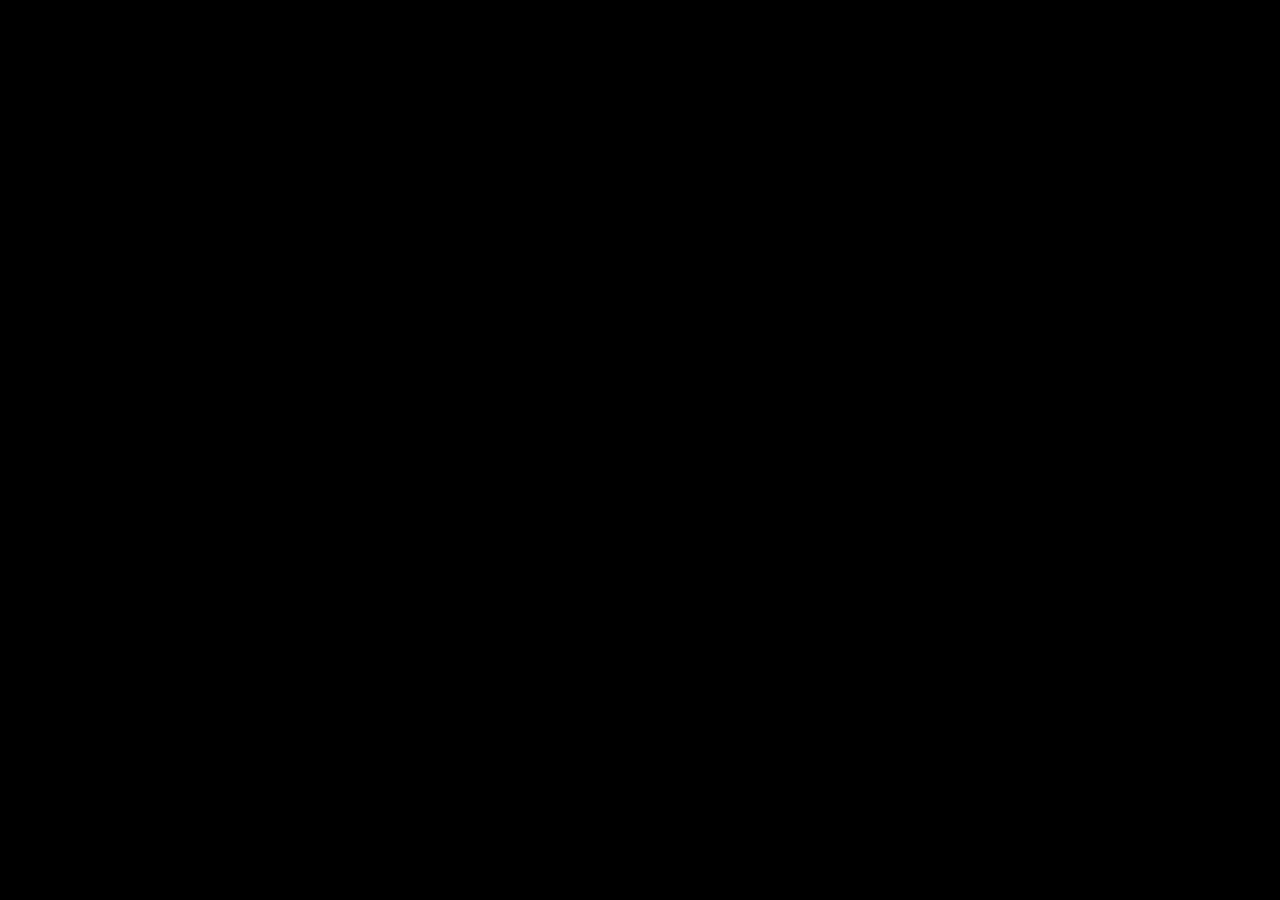
==== index.html @ 6ee619bd "create index" ====
<!DOCTYPE html>
<html lang="en">
	<head>
		<meta charset="utf-8">
		<meta name="viewport" content="width=device-width, user-scalable=no, initial-scale=1.0">
		<title>The Burden's Cast</title>
		<style>
html, body, #canvas {
	margin: 0;
	padding: 0;
	border: 0;
}

body {
	color: white;
	background-color: black;
	overflow: hidden;
	touch-action: none;
}

#canvas {
	display: block;
}

#canvas:focus {
	outline: none;
}

#status, #status-splash, #status-progress {
	position: absolute;
	left: 0;
	right: 0;
}

#status, #status-splash {
	top: 0;
	bottom: 0;
}

#status {
	background-color: #242424;
	display: flex;
	flex-direction: column;
	justify-content: center;
	align-items: center;
	visibility: hidden;
}

#status-splash {
	max-height: 100%;
	max-width: 100%;
	margin: auto;
}

#status-splash.show-image--false {
	display: none;
}

#status-splash.fullsize--true {
	height: 100%;
	width: 100%;
	object-fit: contain;
}

#status-splash.use-filter--false {
	image-rendering: pixelated;
}

#status-progress, #status-notice {
	display: none;
}

#status-progress {
	bottom: 10%;
	width: 50%;
	margin: 0 auto;
}

#status-notice {
	background-color: #5b3943;
	border-radius: 0.5rem;
	border: 1px solid #9b3943;
	color: #e0e0e0;
	font-family: 'Noto Sans', 'Droid Sans', Arial, sans-serif;
	line-height: 1.3;
	margin: 0 2rem;
	overflow: hidden;
	padding: 1rem;
	text-align: center;
	z-index: 1;
}
		</style>
		<link id="-gd-engine-icon" rel="icon" type="image/png" href="The Burden's Cast.icon.png" />
<link rel="apple-touch-icon" href="The Burden's Cast.apple-touch-icon.png"/>

	</head>
	<body>
		<canvas id="canvas">
			Your browser does not support the canvas tag.
		</canvas>

		<noscript>
			Your browser does not support JavaScript.
		</noscript>

		<div id="status">
			<img id="status-splash" class="show-image--true fullsize--true use-filter--true" src="The Burden's Cast.png" alt="">
			<progress id="status-progress"></progress>
			<div id="status-notice"></div>
		</div>

		<script src="The Burden's Cast.js"></script>
		<script>
const GODOT_CONFIG = {"args":[],"canvasResizePolicy":2,"ensureCrossOriginIsolationHeaders":true,"executable":"The Burden's Cast","experimentalVK":false,"fileSizes":{"The Burden's Cast.pck":44543552,"The Burden's Cast.wasm":52126319},"focusCanvas":true,"gdextensionLibs":[]};
const GODOT_THREADS_ENABLED = false;
const engine = new Engine(GODOT_CONFIG);

(function () {
	const statusOverlay = document.getElementById('status');
	const statusProgress = document.getElementById('status-progress');
	const statusNotice = document.getElementById('status-notice');

	let initializing = true;
	let statusMode = '';

	function setStatusMode(mode) {
		if (statusMode === mode || !initializing) {
			return;
		}
		if (mode === 'hidden') {
			statusOverlay.remove();
			initializing = false;
			return;
		}
		statusOverlay.style.visibility = 'visible';
		statusProgress.style.display = mode === 'progress' ? 'block' : 'none';
		statusNotice.style.display = mode === 'notice' ? 'block' : 'none';
		statusMode = mode;
	}

	function setStatusNotice(text) {
		while (statusNotice.lastChild) {
			statusNotice.removeChild(statusNotice.lastChild);
		}
		const lines = text.split('\n');
		lines.forEach((line) => {
			statusNotice.appendChild(document.createTextNode(line));
			statusNotice.appendChild(document.createElement('br'));
		});
	}

	function displayFailureNotice(err) {
		console.error(err);
		if (err instanceof Error) {
			setStatusNotice(err.message);
		} else if (typeof err === 'string') {
			setStatusNotice(err);
		} else {
			setStatusNotice('An unknown error occurred.');
		}
		setStatusMode('notice');
		initializing = false;
	}

	const missing = Engine.getMissingFeatures({
		threads: GODOT_THREADS_ENABLED,
	});

	if (missing.length !== 0) {
		if (GODOT_CONFIG['serviceWorker'] && GODOT_CONFIG['ensureCrossOriginIsolationHeaders'] && 'serviceWorker' in navigator) {
			let serviceWorkerRegistrationPromise;
			try {
				serviceWorkerRegistrationPromise = navigator.serviceWorker.getRegistration();
			} catch (err) {
				serviceWorkerRegistrationPromise = Promise.reject(new Error('Service worker registration failed.'));
			}
			// There's a chance that installing the service worker would fix the issue
			Promise.race([
				serviceWorkerRegistrationPromise.then((registration) => {
					if (registration != null) {
						return Promise.reject(new Error('Service worker already exists.'));
					}
					return registration;
				}).then(() => engine.installServiceWorker()),
				// For some reason, `getRegistration()` can stall
				new Promise((resolve) => {
					setTimeout(() => resolve(), 2000);
				}),
			]).then(() => {
				// Reload if there was no error.
				window.location.reload();
			}).catch((err) => {
				console.error('Error while registering service worker:', err);
			});
		} else {
			// Display the message as usual
			const missingMsg = 'Error\nThe following features required to run Godot projects on the Web are missing:\n';
			displayFailureNotice(missingMsg + missing.join('\n'));
		}
	} else {
		setStatusMode('progress');
		engine.startGame({
			'onProgress': function (current, total) {
				if (current > 0 && total > 0) {
					statusProgress.value = current;
					statusProgress.max = total;
				} else {
					statusProgress.removeAttribute('value');
					statusProgress.removeAttribute('max');
				}
			},
		}).then(() => {
			setStatusMode('hidden');
		}, displayFailureNotice);
	}
}());
		</script>
	</body>
</html>
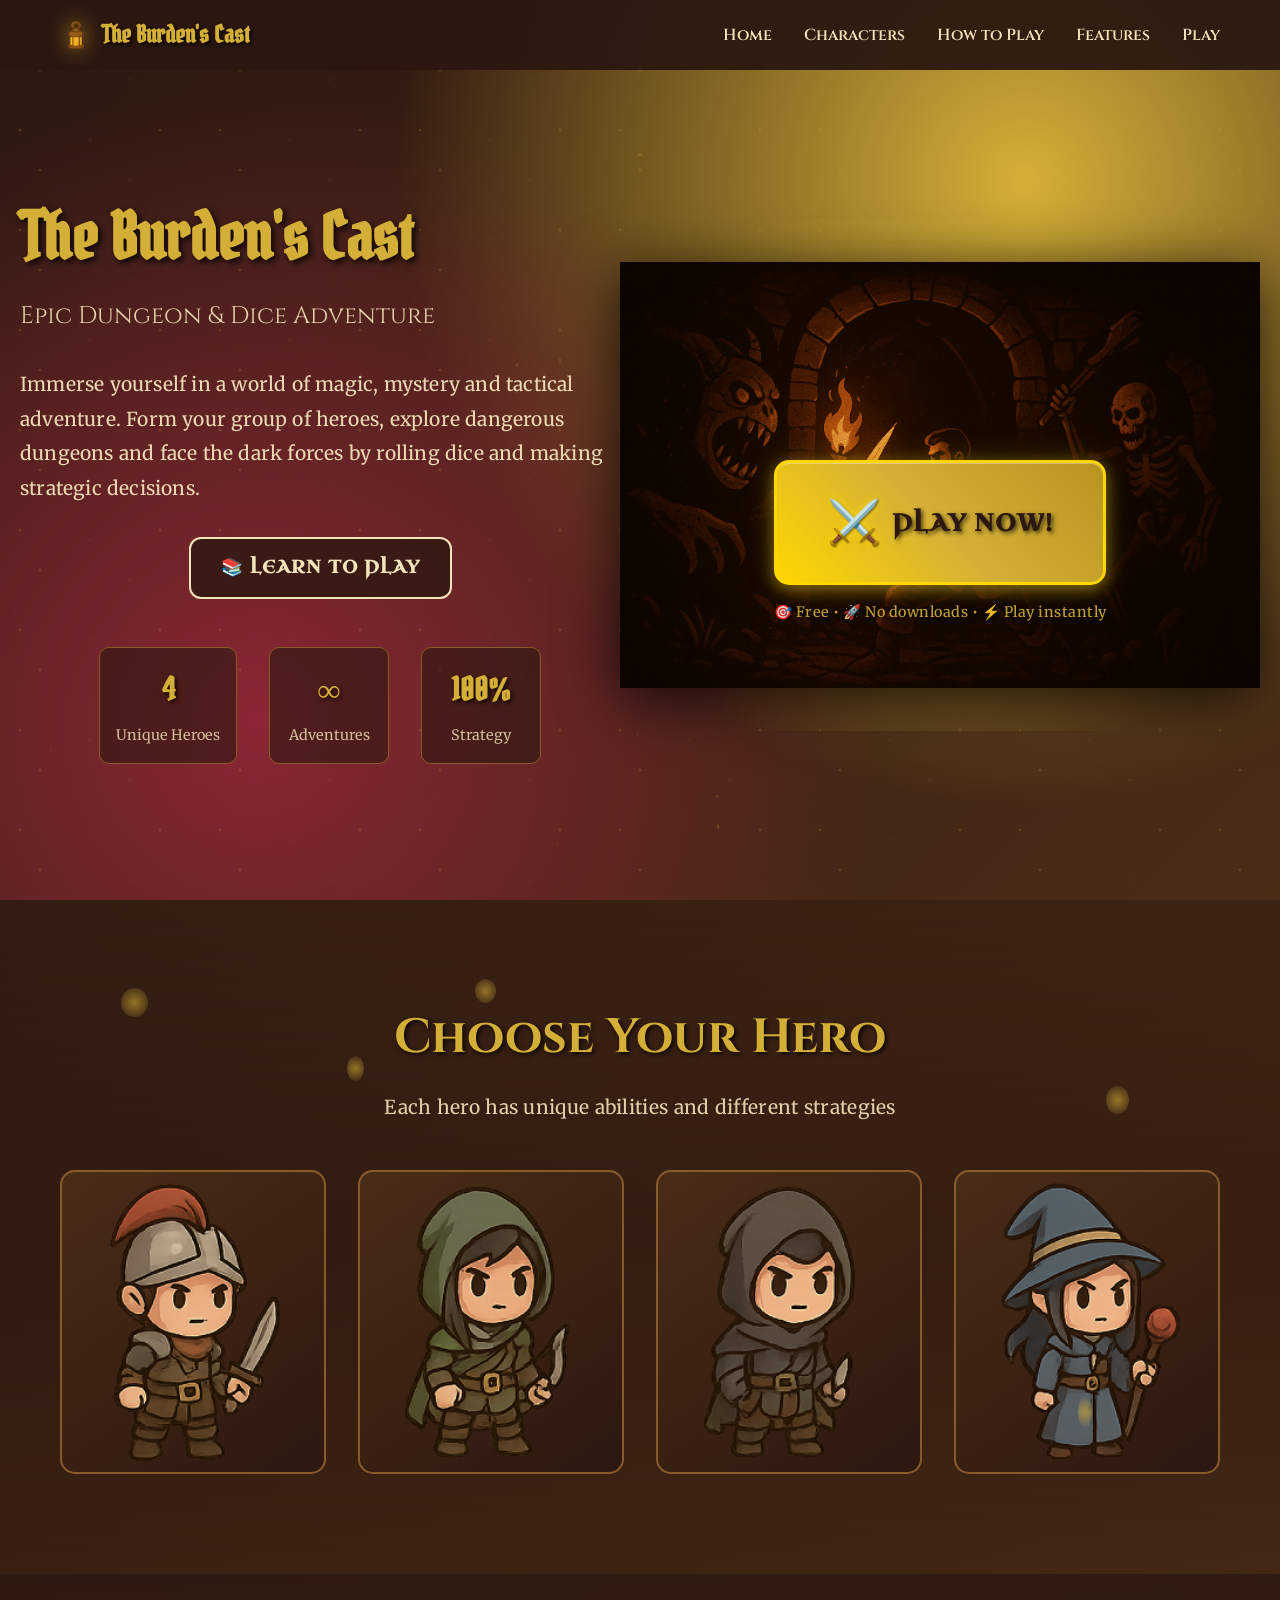
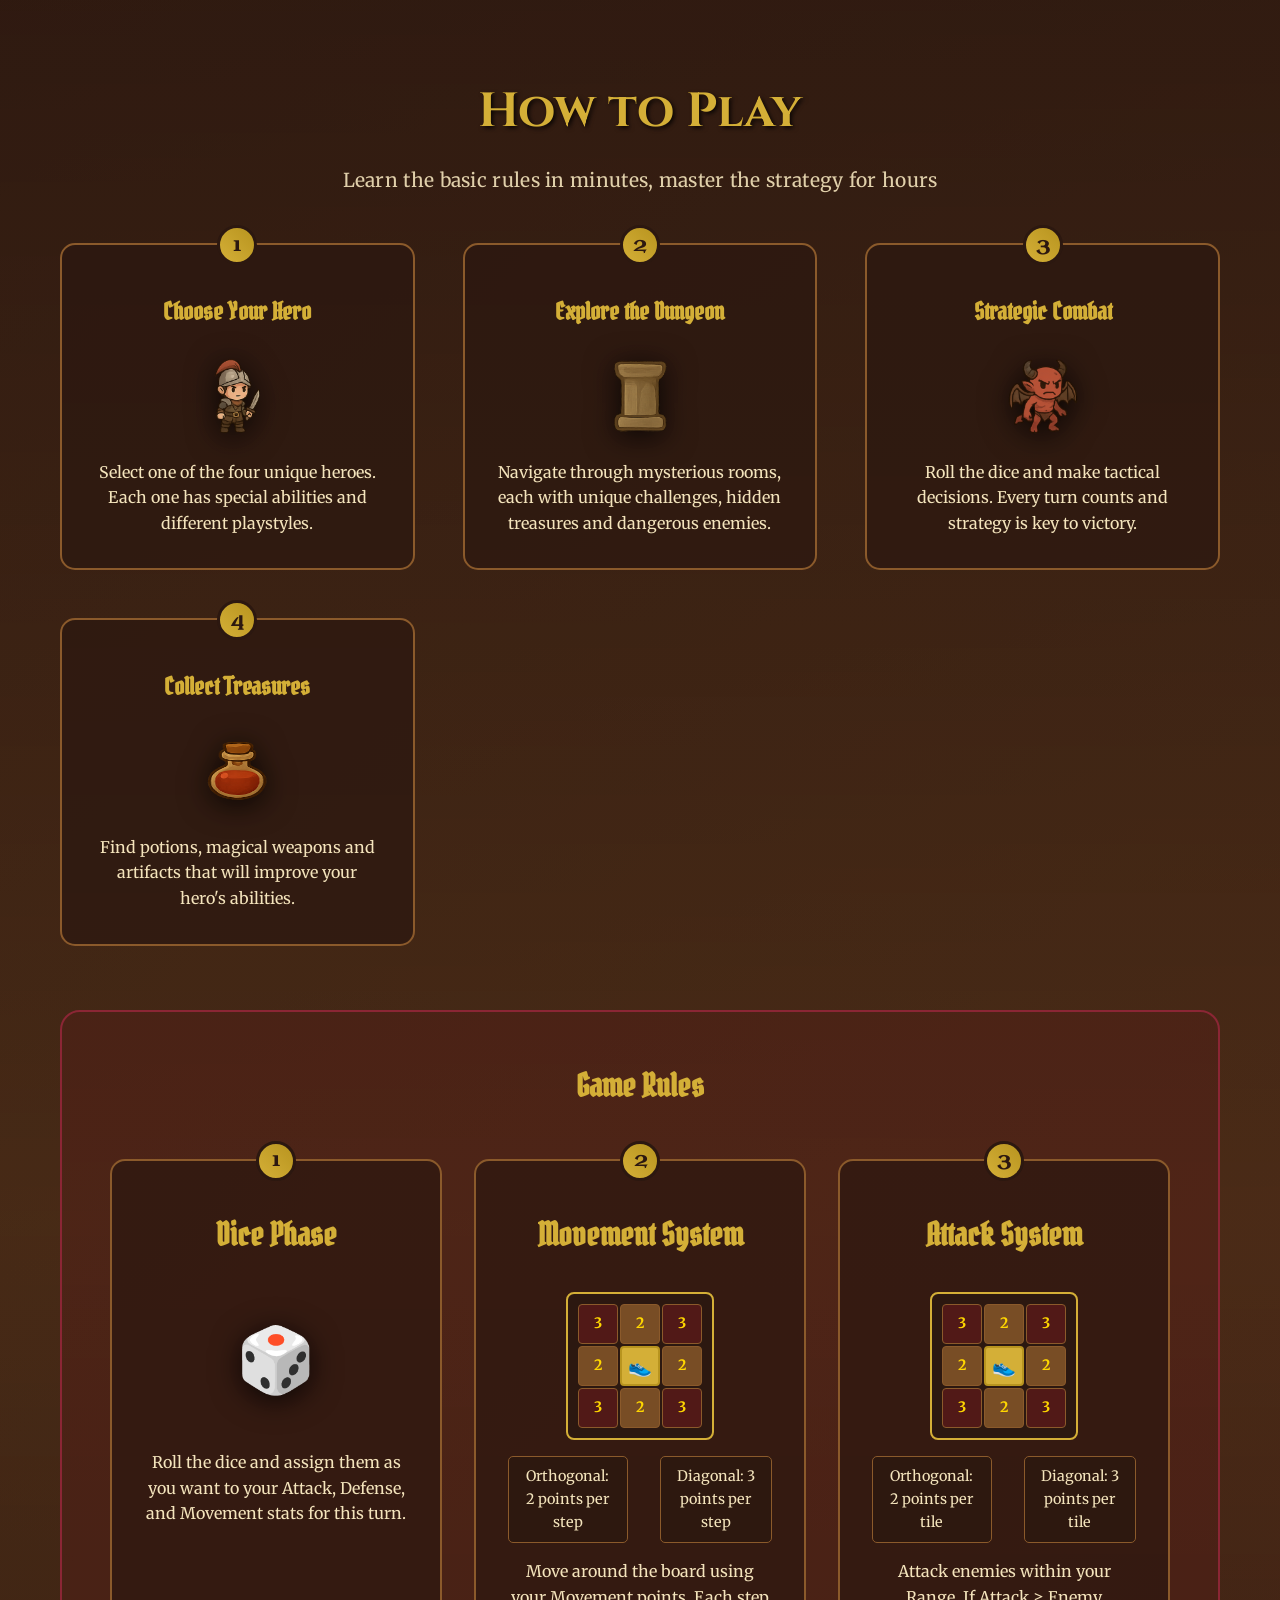
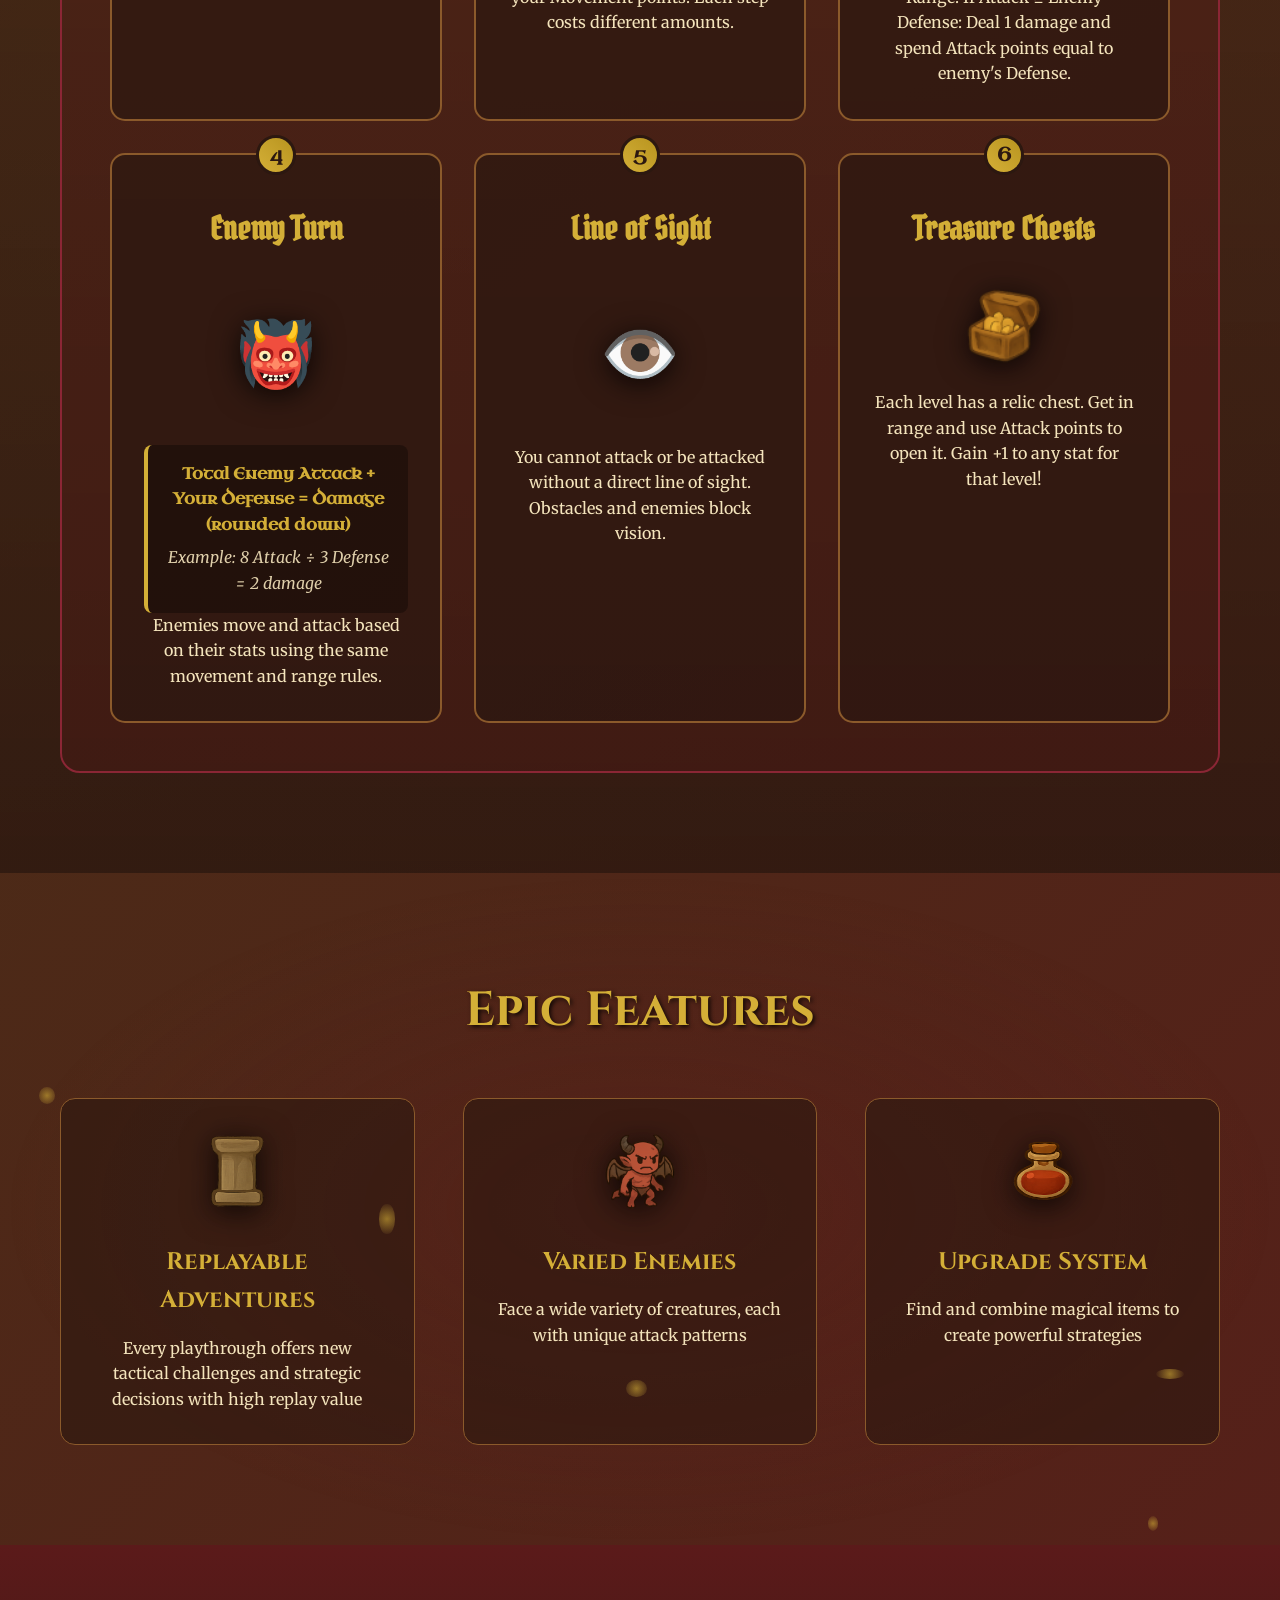
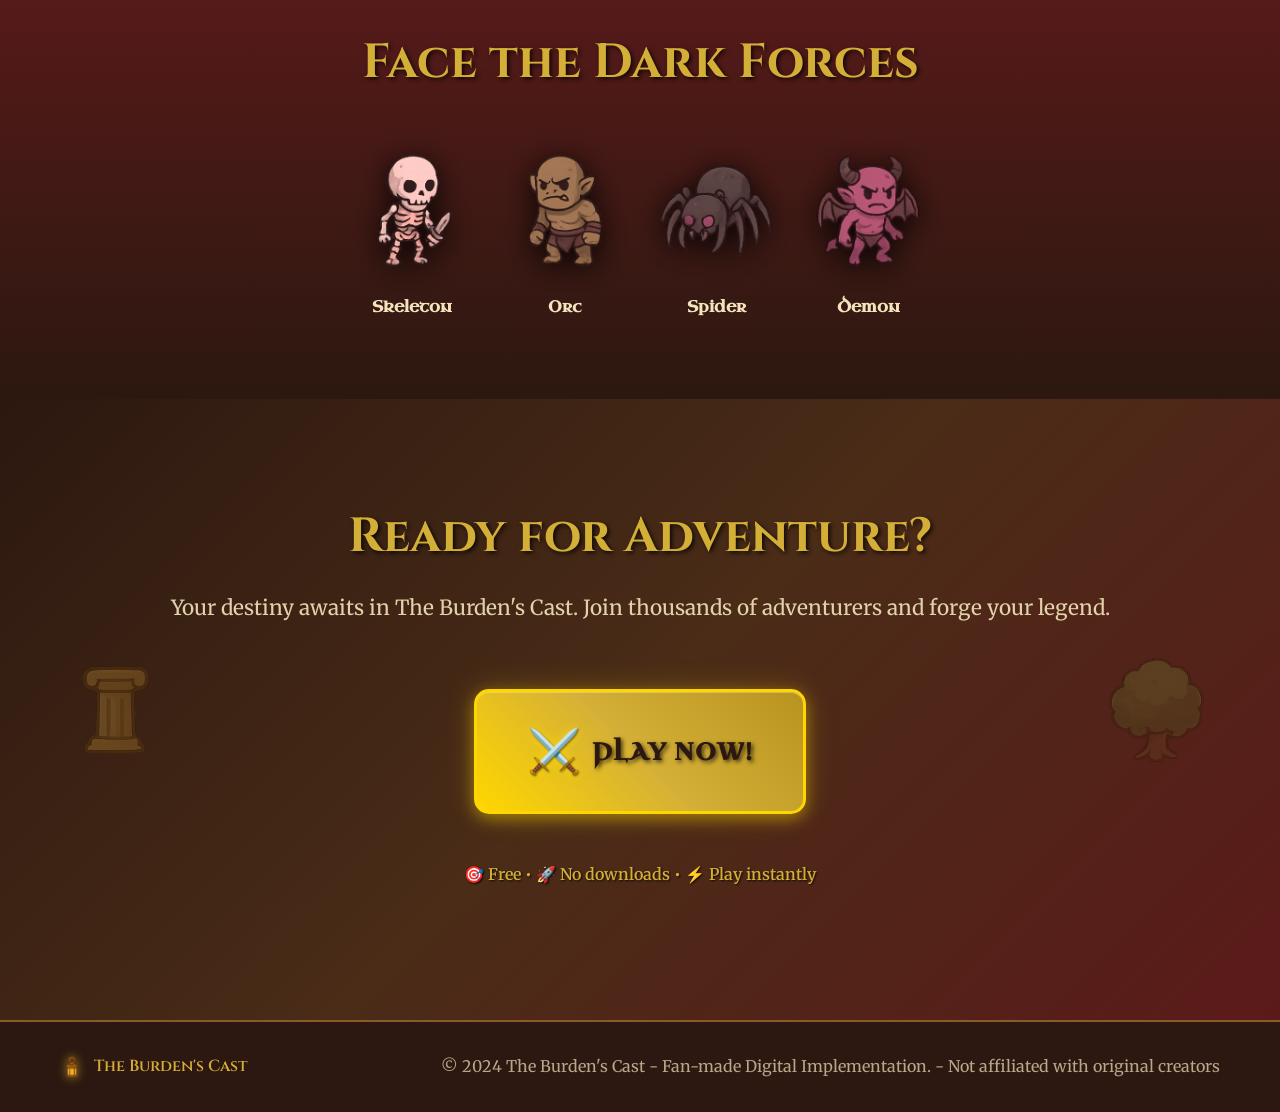
==== commit ea7e1b72: "webpage" ====
--- a/index.html
+++ b/index.html
@@ -1,220 +1,413 @@
 <!DOCTYPE html>
 <html lang="en">
-	<head>
-		<meta charset="utf-8">
-		<meta name="viewport" content="width=device-width, user-scalable=no, initial-scale=1.0">
-		<title>The Burden's Cast</title>
-		<style>
-html, body, #canvas {
-	margin: 0;
-	padding: 0;
-	border: 0;
-}
-
-body {
-	color: white;
-	background-color: black;
-	overflow: hidden;
-	touch-action: none;
-}
-
-#canvas {
-	display: block;
-}
-
-#canvas:focus {
-	outline: none;
-}
-
-#status, #status-splash, #status-progress {
-	position: absolute;
-	left: 0;
-	right: 0;
-}
-
-#status, #status-splash {
-	top: 0;
-	bottom: 0;
-}
-
-#status {
-	background-color: #242424;
-	display: flex;
-	flex-direction: column;
-	justify-content: center;
-	align-items: center;
-	visibility: hidden;
-}
-
-#status-splash {
-	max-height: 100%;
-	max-width: 100%;
-	margin: auto;
-}
-
-#status-splash.show-image--false {
-	display: none;
-}
-
-#status-splash.fullsize--true {
-	height: 100%;
-	width: 100%;
-	object-fit: contain;
-}
-
-#status-splash.use-filter--false {
-	image-rendering: pixelated;
-}
-
-#status-progress, #status-notice {
-	display: none;
-}
-
-#status-progress {
-	bottom: 10%;
-	width: 50%;
-	margin: 0 auto;
-}
-
-#status-notice {
-	background-color: #5b3943;
-	border-radius: 0.5rem;
-	border: 1px solid #9b3943;
-	color: #e0e0e0;
-	font-family: 'Noto Sans', 'Droid Sans', Arial, sans-serif;
-	line-height: 1.3;
-	margin: 0 2rem;
-	overflow: hidden;
-	padding: 1rem;
-	text-align: center;
-	z-index: 1;
-}
-		</style>
-		<link id="-gd-engine-icon" rel="icon" type="image/png" href="The Burden's Cast.icon.png" />
-<link rel="apple-touch-icon" href="The Burden's Cast.apple-touch-icon.png"/>
-
-	</head>
-	<body>
-		<canvas id="canvas">
-			Your browser does not support the canvas tag.
-		</canvas>
-
-		<noscript>
-			Your browser does not support JavaScript.
-		</noscript>
-
-		<div id="status">
-			<img id="status-splash" class="show-image--true fullsize--true use-filter--true" src="The Burden's Cast.png" alt="">
-			<progress id="status-progress"></progress>
-			<div id="status-notice"></div>
-		</div>
-
-		<script src="The Burden's Cast.js"></script>
-		<script>
-const GODOT_CONFIG = {"args":[],"canvasResizePolicy":2,"ensureCrossOriginIsolationHeaders":true,"executable":"The Burden's Cast","experimentalVK":false,"fileSizes":{"The Burden's Cast.pck":44543552,"The Burden's Cast.wasm":52126319},"focusCanvas":true,"gdextensionLibs":[]};
-const GODOT_THREADS_ENABLED = false;
-const engine = new Engine(GODOT_CONFIG);
-
-(function () {
-	const statusOverlay = document.getElementById('status');
-	const statusProgress = document.getElementById('status-progress');
-	const statusNotice = document.getElementById('status-notice');
-
-	let initializing = true;
-	let statusMode = '';
-
-	function setStatusMode(mode) {
-		if (statusMode === mode || !initializing) {
-			return;
-		}
-		if (mode === 'hidden') {
-			statusOverlay.remove();
-			initializing = false;
-			return;
-		}
-		statusOverlay.style.visibility = 'visible';
-		statusProgress.style.display = mode === 'progress' ? 'block' : 'none';
-		statusNotice.style.display = mode === 'notice' ? 'block' : 'none';
-		statusMode = mode;
-	}
-
-	function setStatusNotice(text) {
-		while (statusNotice.lastChild) {
-			statusNotice.removeChild(statusNotice.lastChild);
-		}
-		const lines = text.split('\n');
-		lines.forEach((line) => {
-			statusNotice.appendChild(document.createTextNode(line));
-			statusNotice.appendChild(document.createElement('br'));
-		});
-	}
-
-	function displayFailureNotice(err) {
-		console.error(err);
-		if (err instanceof Error) {
-			setStatusNotice(err.message);
-		} else if (typeof err === 'string') {
-			setStatusNotice(err);
-		} else {
-			setStatusNotice('An unknown error occurred.');
-		}
-		setStatusMode('notice');
-		initializing = false;
-	}
-
-	const missing = Engine.getMissingFeatures({
-		threads: GODOT_THREADS_ENABLED,
-	});
-
-	if (missing.length !== 0) {
-		if (GODOT_CONFIG['serviceWorker'] && GODOT_CONFIG['ensureCrossOriginIsolationHeaders'] && 'serviceWorker' in navigator) {
-			let serviceWorkerRegistrationPromise;
-			try {
-				serviceWorkerRegistrationPromise = navigator.serviceWorker.getRegistration();
-			} catch (err) {
-				serviceWorkerRegistrationPromise = Promise.reject(new Error('Service worker registration failed.'));
-			}
-			// There's a chance that installing the service worker would fix the issue
-			Promise.race([
-				serviceWorkerRegistrationPromise.then((registration) => {
-					if (registration != null) {
-						return Promise.reject(new Error('Service worker already exists.'));
-					}
-					return registration;
-				}).then(() => engine.installServiceWorker()),
-				// For some reason, `getRegistration()` can stall
-				new Promise((resolve) => {
-					setTimeout(() => resolve(), 2000);
-				}),
-			]).then(() => {
-				// Reload if there was no error.
-				window.location.reload();
-			}).catch((err) => {
-				console.error('Error while registering service worker:', err);
-			});
-		} else {
-			// Display the message as usual
-			const missingMsg = 'Error\nThe following features required to run Godot projects on the Web are missing:\n';
-			displayFailureNotice(missingMsg + missing.join('\n'));
-		}
-	} else {
-		setStatusMode('progress');
-		engine.startGame({
-			'onProgress': function (current, total) {
-				if (current > 0 && total > 0) {
-					statusProgress.value = current;
-					statusProgress.max = total;
-				} else {
-					statusProgress.removeAttribute('value');
-					statusProgress.removeAttribute('max');
-				}
-			},
-		}).then(() => {
-			setStatusMode('hidden');
-		}, displayFailureNotice);
-	}
-}());
-		</script>
-	</body>
-</html>
-
+<head>
+    <meta charset="UTF-8">
+    <meta name="viewport" content="width=device-width, initial-scale=1.0">
+    <title>The Burden's Cast - Epic Dungeon Adventure</title>
+    <link rel="stylesheet" href="assets/css/styles.css">
+    <link rel="preconnect" href="https://fonts.googleapis.com">
+    <link rel="preconnect" href="https://fonts.gstatic.com" crossorigin>
+    <link href="https://fonts.googleapis.com/css2?family=Cinzel:wght@400;600;700&family=Crimson+Text:ital,wght@0,400;0,600;1,400&family=Pirata+One&family=Uncial+Antiqua&family=Cormorant+Garamond:ital,wght@0,300;0,400;0,500;0,600;1,400&family=Libre+Baskerville:ital,wght@0,400;0,700;1,400&family=Merriweather:ital,wght@0,300;0,400;0,700;1,400&family=Playfair+Display:ital,wght@0,400;0,500;0,600;0,700;1,400&family=Lora:ital,wght@0,400;0,500;0,600;0,700;1,400&display=swap" rel="stylesheet">
+    <link rel="icon" type="image/png" href="app/burdens_cast.icon.png">
+</head>
+<body>
+    <!-- Navigation -->
+    <nav class="navbar">
+        <div class="nav-container">
+            <div class="nav-logo">
+                <img src="assets/img/candle_64.png" alt="Candle" class="logo-icon">
+                <span class="logo-text">The Burden's Cast</span>
+            </div>
+            <ul class="nav-menu">
+                <li><a href="#home" class="nav-link">Home</a></li>
+                <li><a href="#characters" class="nav-link">Characters</a></li>
+                <li><a href="#instructions" class="nav-link">How to Play</a></li>
+                <li><a href="#features" class="nav-link">Features</a></li>
+                <li><a href="#play" class="nav-link">Play</a></li>
+            </ul>
+            <div class="hamburger">
+                <span class="bar"></span>
+                <span class="bar"></span>
+                <span class="bar"></span>
+            </div>
+        </div>
+    </nav>
+
+    <!-- Hero Section -->
+    <section id="home" class="hero">
+        <div class="hero-background">
+            <div class="floating-particles"></div>
+        </div>
+        <div class="hero-image">
+            <img src="assets/img/burdencast-initial.1.png" alt="The Burden's Cast" class="hero-main-image">
+            <div class="hero-image-glow"></div>
+            <div class="hero-play-button">
+                <a href="app/index.html" class="btn btn-primary btn-mega btn-floating">
+                    <span class="btn-icon">⚔️</span>
+                    <span class="btn-text">PLAY NOW!</span>
+                    <div class="btn-glow"></div>
+                    <div class="btn-pulse"></div>
+                </a>
+                <p class="play-button-features">🎯 Free • 🚀 No downloads • ⚡ Play instantly</p>
+            </div>
+        </div>
+        <div class="hero-content">
+            <h1 class="hero-title">
+                <span class="title-main">The Burden's Cast</span>
+                <span class="title-subtitle">Epic Dungeon & Dice Adventure</span>
+            </h1>
+            <p class="hero-description">
+                Immerse yourself in a world of magic, mystery and tactical adventure. Form your group of heroes, 
+                explore dangerous dungeons and face the dark forces by rolling dice 
+                and making strategic decisions.
+            </p>
+            <div class="hero-buttons">
+                <a href="#instructions" class="btn btn-secondary btn-learn">
+                    <span>📚 Learn to Play</span>
+                </a>
+            </div>
+            <div class="hero-stats">
+                <div class="stat-item">
+                    <span class="stat-number">4</span>
+                    <span class="stat-label">Unique Heroes</span>
+                </div>
+                <div class="stat-item">
+                    <span class="stat-number">∞</span>
+                    <span class="stat-label">Adventures</span>
+                </div>
+                <div class="stat-item">
+                    <span class="stat-number">100%</span>
+                    <span class="stat-label">Strategy</span>
+                </div>
+            </div>
+        </div>
+    </section>
+
+    <!-- Characters Section -->
+    <section id="characters" class="characters">
+        <div class="container">
+            <h2 class="section-title">Choose Your Hero</h2>
+            <p class="section-subtitle">Each hero has unique abilities and different strategies</p>
+            
+            <div class="characters-grid">
+                <div class="character-card" data-character="warrior">
+                    <div class="character-image">
+                        <img src="assets/img/warrior_256.png" alt="Warrior">
+                        <div class="character-overlay">
+                            <h3>Warrior</h3>
+                            <p>Master of melee combat, protector of the weak</p>
+                            <div class="character-stats">
+                                <span>⚔️ Attack: 1</span>
+                                <span>🛡️ Defense: 2</span>
+                                <span>👟 Movement: 1</span>
+                                <span>🎯 Range: 2</span>
+                            </div>
+                        </div>
+                    </div>
+                </div>
+                
+                
+                
+                <div class="character-card" data-character="archer">
+                    <div class="character-image">
+                        <img src="assets/img/archer_256.png" alt="Archer">
+                        <div class="character-overlay">
+                            <h3>Archer</h3>
+                            <p>Lethal precision at distance, silent hunter</p>
+                            <div class="character-stats">
+                                <span>⚔️ Attack: 1</span>
+                                <span>🛡️ Defense: 1</span>
+                                <span>👟 Movement: 1</span>
+                                <span>🎯 Range: 3</span>
+                            </div>
+                        </div>
+                    </div>
+                </div>
+                
+                <div class="character-card" data-character="rogue">
+                    <div class="character-image">
+                        <img src="assets/img/rogue_256.png" alt="Rogue">
+                        <div class="character-overlay">
+                            <h3>Rogue</h3>
+                            <p>Master of stealth and tactics, expert in surprise attacks</p>
+                            <div class="character-stats">
+                                <span>⚔️ Attack: 1</span>
+                                <span>🛡️ Defense: 1</span>
+                                <span>👟 Movement: 2</span>
+                                <span>🎯 Range: 2</span>
+                            </div>
+                        </div>
+                    </div>
+                </div>
+
+								<div class="character-card" data-character="mage">
+									<div class="character-image">
+											<img src="assets/img/mage_256.png" alt="Mage">
+											<div class="character-overlay">
+													<h3>Mage</h3>
+													<p>Manipulator of arcane forces, destroyer of enemies</p>
+													<div class="character-stats">
+															<span>⚔️ Attack: 2</span>
+															<span>🛡️ Defense: 0</span>
+															<span>👟 Movement: 1</span>
+															<span>🎯 Range: 2</span>
+													</div>
+											</div>
+									</div>
+							</div>
+            </div>
+        </div>
+    </section>
+
+    <!-- Instructions Section -->
+    <section id="instructions" class="instructions">
+        <div class="container">
+            <h2 class="section-title">How to Play</h2>
+            <p class="section-subtitle">Learn the basic rules in minutes, master the strategy for hours</p>
+            
+            <div class="instructions-grid">
+                <div class="instruction-step">
+                    <div class="step-number">1</div>
+                    <div class="step-content">
+                        <h3>Choose Your Hero</h3>
+                        <div class="step-image">
+                            <img src="assets/img/warrior_256.png" alt="Choose hero">
+                        </div>
+                        <p>Select one of the four unique heroes. Each one has special abilities and different playstyles.</p>
+                    </div>
+                </div>
+
+                <div class="instruction-step">
+                    <div class="step-number">2</div>
+                    <div class="step-content">
+                        <h3>Explore the Dungeon</h3>
+                        <div class="step-image">
+                            <img src="assets/img/dark_column_256.png" alt="Explore dungeon">
+                        </div>
+                        <p>Navigate through mysterious rooms, each with unique challenges, hidden treasures and dangerous enemies.</p>
+                    </div>
+                </div>
+
+                <div class="instruction-step">
+                    <div class="step-number">3</div>
+                    <div class="step-content">
+                        <h3>Strategic Combat</h3>
+                        <div class="step-image">
+                            <img src="assets/img/demon_256.png" alt="Combat">
+                        </div>
+                        <p>Roll the dice and make tactical decisions. Every turn counts and strategy is key to victory.</p>
+                    </div>
+                </div>
+
+                <div class="instruction-step">
+                    <div class="step-number">4</div>
+                    <div class="step-content">
+                        <h3>Collect Treasures</h3>
+                        <div class="step-image">
+                            <img src="assets/img/potion_200.png" alt="Treasures">
+                        </div>
+                        <p>Find potions, magical weapons and artifacts that will improve your hero's abilities.</p>
+                    </div>
+                </div>
+            </div>
+
+            <div class="game-rules">
+                <h3>Game Rules</h3>
+                <div class="rules-grid">
+                    <div class="rule-step">
+                        <div class="step-number">1</div>
+                        <div class="step-content">
+                            <h3>Dice Phase</h3>
+                            <div class="step-image">
+                                <span class="rule-emoji">🎲</span>
+                            </div>
+                            <p>Roll the dice and assign them as you want to your Attack, Defense, and Movement stats for this turn.</p>
+                        </div>
+                    </div>
+
+                    <div class="rule-step">
+                        <div class="step-number">2</div>
+                        <div class="step-content">
+                            <h3>Movement System</h3>
+                            <div class="movement-visual">
+                                <div class="grid-example movement-grid">
+                                    <div class="grid-cell diagonal">3</div>
+                                    <div class="grid-cell orthogonal">2</div>
+                                    <div class="grid-cell diagonal">3</div>
+                                    <div class="grid-cell orthogonal">2</div>
+                                    <div class="grid-cell center">👟</div>
+                                    <div class="grid-cell orthogonal">2</div>
+                                    <div class="grid-cell diagonal">3</div>
+                                    <div class="grid-cell orthogonal">2</div>
+                                    <div class="grid-cell diagonal">3</div>
+                                </div>
+                                <div class="movement-legend">
+                                    <span>Orthogonal: 2 points per step</span>
+                                    <span>Diagonal: 3 points per step</span>
+                                </div>
+                            </div>
+                            <p>Move around the board using your Movement points. Each step costs different amounts.</p>
+                        </div>
+                    </div>
+
+                    <div class="rule-step">
+                        <div class="step-number">3</div>
+                        <div class="step-content">
+                            <h3>Attack System</h3>
+                            <div class="range-visual">
+                                <div class="grid-example">
+                                    <div class="grid-cell diagonal">3</div>
+                                    <div class="grid-cell orthogonal">2</div>
+                                    <div class="grid-cell diagonal">3</div>
+                                    <div class="grid-cell orthogonal">2</div>
+                                    <div class="grid-cell center">👟</div>
+                                    <div class="grid-cell orthogonal">2</div>
+                                    <div class="grid-cell diagonal">3</div>
+                                    <div class="grid-cell orthogonal">2</div>
+                                    <div class="grid-cell diagonal">3</div>
+                                </div>
+                                <div class="range-legend">
+                                    <span>Orthogonal: 2 points per tile</span>
+                                    <span>Diagonal: 3 points per tile</span>
+                                </div>
+                            </div>
+                            <p>Attack enemies within your Range. If Attack ≥ Enemy Defense: Deal 1 damage and spend Attack points equal to enemy's Defense.</p>
+                        </div>
+                    </div>
+
+                    <div class="rule-step">
+                        <div class="step-number">4</div>
+                        <div class="step-content">
+                            <h3>Enemy Turn</h3>
+                            <div class="step-image">
+                                <span class="rule-emoji">👹</span>
+                            </div>
+                            <div class="damage-example">
+                                <span class="formula">Total Enemy Attack ÷ Your Defense = Damage (rounded down)</span>
+                                <span class="example">Example: 8 Attack ÷ 3 Defense = 2 damage</span>
+                            </div>
+                            <p>Enemies move and attack based on their stats using the same movement and range rules.</p>
+                        </div>
+                    </div>
+
+                    <div class="rule-step">
+                        <div class="step-number">5</div>
+                        <div class="step-content">
+                            <h3>Line of Sight</h3>
+                            <div class="step-image">
+                                <span class="rule-emoji">👁️</span>
+                            </div>
+                            <p>You cannot attack or be attacked without a direct line of sight. Obstacles and enemies block vision.</p>
+                        </div>
+                    </div>
+
+                    <div class="rule-step">
+                        <div class="step-number">6</div>
+                        <div class="step-content">
+                            <h3>Treasure Chests</h3>
+                            <div class="step-image">
+                                <img src="assets/img/treasure_64.png" alt="Treasure Chest">
+                            </div>
+                            <p>Each level has a relic chest. Get in range and use Attack points to open it. Gain +1 to any stat for that level!</p>
+                        </div>
+                    </div>
+                </div>
+            </div>
+        </div>
+    </section>
+
+    <!-- Features Section -->
+    <section id="features" class="features">
+        <div class="container">
+            <h2 class="section-title">Epic Features</h2>
+            
+            <div class="features-grid">
+                <div class="feature-card">
+                    <div class="feature-icon">
+                        <img src="assets/img/dark_column_256.png" alt="Dungeons">
+                    </div>
+                    <h3>Replayable Adventures</h3>
+                    <p>Every playthrough offers new tactical challenges and strategic decisions with high replay value</p>
+                </div>
+                
+                <div class="feature-card">
+                    <div class="feature-icon">
+                        <img src="assets/img/demon_256.png" alt="Enemies">
+                    </div>
+                    <h3>Varied Enemies</h3>
+                    <p>Face a wide variety of creatures, each with unique attack patterns</p>
+                </div>
+                
+                <div class="feature-card">
+                    <div class="feature-icon">
+                        <img src="assets/img/potion_200.png" alt="Magic">
+                    </div>
+                    <h3>Upgrade System</h3>
+                    <p>Find and combine magical items to create powerful strategies</p>
+                </div>
+            </div>
+        </div>
+    </section>
+
+    <!-- Enemies Showcase -->
+    <section class="enemies">
+        <div class="container">
+            <h2 class="section-title">Face the Dark Forces</h2>
+            <div class="enemies-showcase">
+                <div class="enemy-item">
+                    <img src="assets/img/skeleton_256.png" alt="Skeleton" class="enemy-image">
+                    <h4>Skeleton</h4>
+                </div>
+                <div class="enemy-item">
+                    <img src="assets/img/orc_256.png" alt="Orc" class="enemy-image">
+                    <h4>Orc</h4>
+                </div>
+                <div class="enemy-item">
+                    <img src="assets/img/spider_256.png" alt="Spider" class="enemy-image">
+                    <h4>Spider</h4>
+                </div>
+                <div class="enemy-item">
+                    <img src="assets/img/demon_256.png" alt="Demon" class="enemy-image">
+                    <h4>Demon</h4>
+                </div>
+            </div>
+        </div>
+    </section>
+
+    <!-- Call to Action -->
+    <section id="play" class="cta">
+        <div class="container">
+            <div class="cta-content">
+                <h2>Ready for Adventure?</h2>
+                <p>Your destiny awaits in The Burden's Cast. Join thousands of adventurers and forge your legend.</p>
+                <a href="app/index.html" class="btn btn-primary btn-mega btn-cta">
+									<span class="btn-icon">⚔️</span>
+									<span class="btn-text">PLAY NOW!</span>
+									<div class="btn-glow"></div>
+									<div class="btn-pulse"></div>
+                </a>
+                <p class="cta-note">🎯 Free • 🚀 No downloads • ⚡ Play instantly</p>
+            </div>
+        </div>
+        <div class="cta-decoration">
+            <img src="assets/img/light_column_256.png" alt="Light Column" class="decoration-left">
+            <img src="assets/img/tree_256.png" alt="Tree" class="decoration-right">
+        </div>
+    </section>
+
+    <!-- Footer -->
+    <footer class="footer">
+        <div class="container">
+            <div class="footer-content">
+                <div class="footer-logo">
+                    <img src="assets/img/candle_64.png" alt="Candle" class="footer-icon">
+                    <span>The Burden's Cast</span>
+                </div>
+                <p>&copy; 2024 The Burden's Cast - Fan-made Digital Implementation. - Not affiliated with original creators</p>
+            </div>
+        </div>
+    </footer>
+
+    <script src="assets/js/main.js"></script>
+</body>
+</html>
--- a/assets/css/styles.css
+++ b/assets/css/styles.css
@@ -0,0 +1,1477 @@
+/* Custom Fonts */
+@font-face {
+    font-family: 'Washington Text';
+    src: url('../font/Washington Text Regular.ttf') format('truetype');
+    font-weight: normal;
+    font-style: normal;
+}
+
+/* Reset and Base Styles */
+* {
+    margin: 0;
+    padding: 0;
+    box-sizing: border-box;
+}
+
+:root {
+    --primary-gold: #d4af37;
+    --secondary-gold: #b8941f;
+    --accent-gold: #ffd700;
+    --dark-brown: #2c1810;
+    --medium-brown: #4a2c17;
+    --light-brown: #8b5a2b;
+    --dark-red: #5b1a1a;
+    --blood-red: #8b2635;
+    --parchment: #f4e4bc;
+    --shadow-dark: rgba(0, 0, 0, 0.8);
+    --shadow-medium: rgba(0, 0, 0, 0.5);
+    --glow-gold: rgba(212, 175, 55, 0.6);
+    --glow-bright: rgba(255, 215, 0, 0.8);
+}
+
+body {
+    font-family: 'Merriweather', 'Libre Baskerville', 'Times New Roman', serif;
+    line-height: 1.6;
+    color: var(--parchment);
+    background: linear-gradient(135deg, var(--dark-brown) 0%, var(--medium-brown) 50%, var(--dark-red) 100%);
+    min-height: 100vh;
+    overflow-x: hidden;
+}
+
+.container {
+    max-width: 1200px;
+    margin: 0 auto;
+    padding: 0 20px;
+}
+
+/* Navigation */
+.navbar {
+    position: fixed;
+    top: 0;
+    width: 100%;
+    background: rgba(44, 24, 16, 0.95);
+    backdrop-filter: blur(10px);
+    z-index: 1000;
+    padding: 1rem 0;
+    transition: all 0.3s ease;
+}
+
+.nav-container {
+    max-width: 1200px;
+    margin: 0 auto;
+    padding: 0 20px;
+    display: flex;
+    justify-content: space-between;
+    align-items: center;
+}
+
+.nav-logo {
+    display: flex;
+    align-items: center;
+    gap: 10px;
+}
+
+.logo-icon {
+    width: 32px;
+    height: 32px;
+    filter: drop-shadow(0 0 10px var(--glow-gold));
+    animation: flicker 3s ease-in-out infinite alternate;
+}
+
+.logo-text {
+    font-family: 'Pirata One', 'Cinzel', serif;
+    font-size: 1.5rem;
+    font-weight: 700;
+    color: var(--primary-gold);
+    text-shadow: 2px 2px 4px var(--shadow-dark);
+}
+
+.nav-menu {
+    display: flex;
+    list-style: none;
+    gap: 2rem;
+}
+
+.nav-link {
+    color: var(--parchment);
+    text-decoration: none;
+    font-weight: 600;
+    font-family: 'Cinzel', 'Arial', sans-serif;
+    font-size: 1rem;
+    transition: all 0.3s ease;
+    position: relative;
+}
+
+.nav-link:hover {
+    color: var(--primary-gold);
+    text-shadow: 0 0 10px var(--glow-gold);
+}
+
+.nav-link::after {
+    content: '';
+    position: absolute;
+    bottom: -5px;
+    left: 0;
+    width: 0;
+    height: 2px;
+    background: var(--primary-gold);
+    transition: width 0.3s ease;
+}
+
+.nav-link:hover::after {
+    width: 100%;
+}
+
+.hamburger {
+    display: none;
+    flex-direction: column;
+    cursor: pointer;
+}
+
+.bar {
+    width: 25px;
+    height: 3px;
+    background: var(--primary-gold);
+    margin: 3px 0;
+    transition: 0.3s;
+}
+
+/* Hero Section */
+.hero {
+    min-height: 100vh;
+    display: flex;
+    align-items: center;
+    position: relative;
+    overflow: hidden;
+    padding: 100px 20px 50px;
+    flex-direction: row-reverse; /* Desktop: imagen a la derecha, contenido a la izquierda */
+}
+
+.hero-background {
+    position: absolute;
+    top: 0;
+    left: 0;
+    width: 100%;
+    height: 100%;
+    background: 
+        radial-gradient(circle at 20% 80%, var(--blood-red) 0%, transparent 50%),
+        radial-gradient(circle at 80% 20%, var(--primary-gold) 0%, transparent 50%),
+        linear-gradient(135deg, var(--dark-brown) 0%, var(--medium-brown) 100%);
+    z-index: -2;
+}
+
+.floating-particles {
+    position: absolute;
+    width: 100%;
+    height: 100%;
+    background-image: 
+        radial-gradient(2px 2px at 20px 30px, var(--primary-gold), transparent),
+        radial-gradient(2px 2px at 40px 70px, var(--primary-gold), transparent),
+        radial-gradient(1px 1px at 90px 40px, var(--primary-gold), transparent),
+        radial-gradient(1px 1px at 130px 80px, var(--primary-gold), transparent),
+        radial-gradient(2px 2px at 160px 30px, var(--primary-gold), transparent);
+    background-repeat: repeat;
+    background-size: 200px 100px;
+    animation: float 20s linear infinite;
+    opacity: 0.3;
+}
+
+.hero-content {
+    flex: 1;
+    max-width: 600px;
+    z-index: 2;
+}
+
+.hero-title {
+    font-family: 'Cinzel', serif;
+    margin-bottom: 2rem;
+}
+
+.title-main {
+    display: block;
+    font-size: 4rem;
+    font-weight: 700;
+    font-family: 'Pirata One', 'Cinzel', serif;
+    color: var(--primary-gold);
+    text-shadow: 3px 3px 6px var(--shadow-dark);
+    animation: glow 2s ease-in-out infinite alternate;
+}
+
+.title-subtitle {
+    display: block;
+    font-size: 1.5rem;
+    font-weight: 400;
+    color: var(--parchment);
+    margin-top: 0.5rem;
+    opacity: 0.9;
+}
+
+/* OPCIONES DE FUENTES PARA HERO-DESCRIPTION - Elige la que más te guste:
+
+OPCIÓN 1 - Merriweather (Muy legible, peso medio):
+font-family: 'Merriweather', serif;
+font-weight: 400;
+
+OPCIÓN 2 - Playfair Display (Elegante, más gruesa):
+font-family: 'Playfair Display', serif;
+font-weight: 400;
+
+OPCIÓN 3 - Lora (Moderna, muy legible):
+font-family: 'Lora', serif;
+font-weight: 400;
+
+OPCIÓN 4 - Libre Baskerville (Clásica, peso medio):
+font-family: 'Libre Baskerville', serif;
+font-weight: 400;
+
+OPCIÓN 5 - Cinzel (Más medieval, para títulos pero funciona):
+font-family: 'Cinzel', serif;
+font-weight: 400;
+*/
+
+.hero-description {
+    font-size: 1.2rem;
+    margin-bottom: 2rem;
+    line-height: 1.8;
+    color: var(--parchment);
+    opacity: 0.95;
+    /* ACTUALMENTE USANDO OPCIÓN 1 - MERRIWEATHER */
+    font-family: 'Merriweather', serif;
+    font-weight: 400;
+    letter-spacing: 0.2px;
+}
+
+.hero-buttons {
+    display: flex;
+    justify-content: center;
+    gap: 1rem;
+    flex-wrap: wrap;
+    margin-bottom: 3rem;
+}
+
+.btn-learn {
+    min-width: 200px;
+    justify-content: center;
+}
+
+.hero-stats {
+    display: flex;
+    gap: 2rem;
+    justify-content: center;
+    flex-wrap: wrap;
+}
+
+.stat-item {
+    text-align: center;
+    padding: 1rem;
+    background: rgba(44, 24, 16, 0.6);
+    border-radius: 10px;
+    border: 1px solid var(--light-brown);
+    min-width: 120px;
+}
+
+.stat-number {
+    display: block;
+    font-family: 'Pirata One', serif;
+    font-size: 2rem;
+    color: var(--primary-gold);
+    font-weight: 700;
+    text-shadow: 2px 2px 4px var(--shadow-dark);
+}
+
+.stat-label {
+    display: block;
+    font-size: 0.9rem;
+    color: var(--parchment);
+    opacity: 0.8;
+    margin-top: 0.5rem;
+}
+
+.hero-image-glow {
+    position: absolute;
+    top: 50%;
+    left: 50%;
+    transform: translate(-50%, -50%);
+    width: 120%;
+    height: 120%;
+    background: radial-gradient(circle, var(--glow-gold) 0%, transparent 70%);
+    z-index: -1;
+    animation: glow-pulse 3s ease-in-out infinite;
+}
+
+@keyframes glow-pulse {
+    0%, 100% { opacity: 0.3; transform: translate(-50%, -50%) scale(1); }
+    50% { opacity: 0.6; transform: translate(-50%, -50%) scale(1.1); }
+}
+
+.hero-image {
+    flex: 1;
+    display: flex;
+    justify-content: center;
+    align-items: center;
+    z-index: 1;
+    position: relative;
+}
+
+.hero-main-image {
+    max-width: 100%;
+    height: auto;
+    filter: drop-shadow(0 10px 30px var(--shadow-dark));
+    animation: float-gentle 6s ease-in-out infinite;
+}
+
+.hero-play-button {
+    position: absolute;
+    bottom: 15%;
+    left: 50%;
+    transform: translateX(-50%);
+    z-index: 10;
+    animation: bounce-attention 3s ease-in-out infinite;
+    width: 100%;
+    display: flex;
+    flex-direction: column;
+    align-items: center;
+}
+
+.btn-floating {
+    box-shadow: 
+        0 10px 30px rgba(255, 215, 0, 0.6),
+        0 0 50px rgba(255, 215, 0, 0.4),
+        0 0 100px rgba(255, 215, 0, 0.2);
+    animation: float-button 4s ease-in-out infinite, pulse-glow 2s ease-in-out infinite;
+}
+
+.btn-floating:hover {
+    transform: translateY(-8px) scale(1.1);
+    box-shadow: 
+        0 15px 40px rgba(255, 215, 0, 0.8),
+        0 0 70px rgba(255, 215, 0, 0.6),
+        0 0 120px rgba(255, 215, 0, 0.3);
+}
+
+@keyframes bounce-attention {
+    0%, 20%, 50%, 80%, 100% { transform: translateX(-50%) translateY(0); }
+    40% { transform: translateX(-50%) translateY(-10px); }
+    60% { transform: translateX(-50%) translateY(-5px); }
+}
+
+@keyframes float-button {
+    0%, 100% { transform: translateY(0px); }
+    50% { transform: translateY(-15px); }
+}
+
+/* Buttons */
+.btn {
+    display: inline-flex;
+    align-items: center;
+    justify-content: center;
+    gap: 10px;
+    padding: 15px 30px;
+    text-decoration: none;
+    font-family: 'Uncial Antiqua', 'Cinzel', serif;
+    font-weight: 600;
+    font-size: 1.1rem;
+    border-radius: 12px;
+    transition: all 0.3s ease;
+    position: relative;
+    overflow: hidden;
+    text-transform: uppercase;
+    letter-spacing: 1px;
+    cursor: pointer;
+}
+
+.btn-primary {
+    background: linear-gradient(45deg, var(--accent-gold), var(--primary-gold), var(--secondary-gold));
+    color: var(--dark-brown);
+    border: 3px solid var(--accent-gold);
+    box-shadow: 
+        0 5px 15px rgba(255, 215, 0, 0.4),
+        0 0 30px rgba(255, 215, 0, 0.2),
+        inset 0 1px 0 rgba(255, 255, 255, 0.3);
+    text-shadow: 1px 1px 2px rgba(0, 0, 0, 0.5);
+}
+
+.btn-primary:hover {
+    transform: translateY(-5px) scale(1.05);
+    box-shadow: 
+        0 10px 30px rgba(255, 215, 0, 0.6),
+        0 0 50px rgba(255, 215, 0, 0.4),
+        inset 0 1px 0 rgba(255, 255, 255, 0.5);
+    background: linear-gradient(45deg, #ffed4e, var(--accent-gold), var(--primary-gold));
+}
+
+.btn-mega {
+    padding: 25px 50px;
+    font-size: 1.5rem;
+    border-radius: 15px;
+    font-weight: 700;
+    animation: pulse-glow 2s ease-in-out infinite;
+}
+
+.btn-cta {
+    margin: 2rem 0;
+    min-width: 300px;
+}
+
+.btn-icon {
+    font-size: 1.8em;
+    filter: drop-shadow(0 0 5px rgba(255, 215, 0, 0.8));
+}
+
+.btn-text {
+    font-weight: 700;
+    text-shadow: 2px 2px 4px rgba(0, 0, 0, 0.7);
+}
+
+.play-button-features {
+    font-size: 0.9rem;
+    font-weight: 500;
+    color: var(--primary-gold);
+    text-align: center;
+    margin-top: 1rem;
+    text-shadow: 1px 1px 2px var(--shadow-dark);
+    letter-spacing: 0.5px;
+    opacity: 0.9;
+}
+
+.btn-secondary {
+    background: rgba(44, 24, 16, 0.8);
+    color: var(--parchment);
+    border: 2px solid var(--parchment);
+    backdrop-filter: blur(5px);
+}
+
+.btn-secondary:hover {
+    background: var(--parchment);
+    color: var(--dark-brown);
+    transform: translateY(-3px);
+    box-shadow: 0 8px 20px rgba(244, 228, 188, 0.3);
+}
+
+.btn-large {
+    padding: 20px 40px;
+    font-size: 1.3rem;
+}
+
+.btn-glow {
+    position: absolute;
+    top: 0;
+    left: -100%;
+    width: 100%;
+    height: 100%;
+    background: linear-gradient(90deg, transparent, rgba(255, 255, 255, 0.4), transparent);
+    transition: left 0.5s ease;
+}
+
+.btn-primary:hover .btn-glow {
+    left: 100%;
+}
+
+.btn-pulse {
+    position: absolute;
+    top: -2px;
+    left: -2px;
+    right: -2px;
+    bottom: -2px;
+    background: linear-gradient(45deg, var(--accent-gold), transparent, var(--accent-gold));
+    border-radius: 15px;
+    z-index: -1;
+    opacity: 0;
+    animation: pulse-border 2s ease-in-out infinite;
+}
+
+@keyframes pulse-glow {
+    0%, 100% {
+        box-shadow: 
+            0 5px 15px rgba(255, 215, 0, 0.4),
+            0 0 30px rgba(255, 215, 0, 0.2),
+            inset 0 1px 0 rgba(255, 255, 255, 0.3);
+    }
+    50% {
+        box-shadow: 
+            0 8px 25px rgba(255, 215, 0, 0.6),
+            0 0 50px rgba(255, 215, 0, 0.4),
+            inset 0 1px 0 rgba(255, 255, 255, 0.5);
+    }
+}
+
+@keyframes pulse-border {
+    0%, 100% { opacity: 0; }
+    50% { opacity: 0.7; }
+}
+
+/* Sections */
+.section-title {
+    font-family: 'Cinzel', serif;
+    font-size: 3rem;
+    font-weight: 700;
+    color: var(--primary-gold);
+    text-align: center;
+    margin-bottom: 1rem;
+    text-shadow: 2px 2px 4px var(--shadow-dark);
+}
+
+.section-subtitle {
+    text-align: center;
+    font-size: 1.2rem;
+    color: var(--parchment);
+    opacity: 0.9;
+    margin-bottom: 3rem;
+    font-family: 'Merriweather', serif;
+    font-weight: 400;
+    line-height: 1.5;
+    letter-spacing: 0.3px;
+}
+
+/* Characters Section */
+.characters {
+    padding: 100px 0;
+    background: linear-gradient(180deg, transparent 0%, rgba(44, 24, 16, 0.5) 50%, transparent 100%);
+}
+
+.characters-grid {
+    display: grid;
+    grid-template-columns: repeat(auto-fit, minmax(250px, 1fr));
+    gap: 2rem;
+    margin-top: 3rem;
+}
+
+.character-card {
+    position: relative;
+    border-radius: 15px;
+    overflow: hidden;
+    background: linear-gradient(145deg, var(--medium-brown), var(--dark-brown));
+    border: 2px solid var(--light-brown);
+    transition: all 0.3s ease;
+    cursor: pointer;
+}
+
+.character-card:hover {
+    transform: translateY(-10px) scale(1.02);
+    box-shadow: 0 15px 30px var(--shadow-dark);
+    border-color: var(--primary-gold);
+}
+
+.character-image {
+    position: relative;
+    height: 300px;
+    overflow: hidden;
+}
+
+.character-image img {
+    width: 100%;
+    height: 100%;
+    object-fit: cover;
+    transition: transform 0.3s ease;
+}
+
+.character-card:hover .character-image img {
+    transform: scale(1.1);
+}
+
+.character-overlay {
+    position: absolute;
+    bottom: 0;
+    left: 0;
+    right: 0;
+    background: linear-gradient(transparent, var(--shadow-dark));
+    padding: 2rem 1.5rem 1.5rem;
+    transform: translateY(100%);
+    transition: transform 0.3s ease;
+}
+
+.character-card:hover .character-overlay {
+    transform: translateY(0);
+}
+
+.character-overlay h3 {
+    font-family: 'Cinzel', serif;
+    font-size: 1.5rem;
+    color: var(--primary-gold);
+    margin-bottom: 0.5rem;
+}
+
+.character-overlay p {
+    color: var(--parchment);
+    font-size: 0.9rem;
+    line-height: 1.4;
+    margin-bottom: 1rem;
+    font-family: 'Merriweather', serif;
+}
+
+.character-stats {
+    display: flex;
+    flex-direction: column;
+    gap: 0.3rem;
+}
+
+.character-stats span {
+    font-size: 0.8rem;
+    color: var(--primary-gold);
+    background: rgba(0, 0, 0, 0.3);
+    padding: 0.2rem 0.5rem;
+    border-radius: 3px;
+}
+
+/* Instructions Section */
+.instructions {
+    padding: 100px 0;
+    background: linear-gradient(180deg, rgba(44, 24, 16, 0.8) 0%, rgba(74, 44, 23, 0.6) 50%, rgba(44, 24, 16, 0.8) 100%);
+}
+
+.instructions-grid {
+    display: grid;
+    grid-template-columns: repeat(auto-fit, minmax(280px, 1fr));
+    gap: 3rem;
+    margin-top: 3rem;
+}
+
+.instruction-step {
+    text-align: center;
+    padding: 2rem;
+    background: rgba(44, 24, 16, 0.7);
+    border-radius: 15px;
+    border: 2px solid var(--light-brown);
+    transition: all 0.3s ease;
+    position: relative;
+}
+
+.instruction-step:hover {
+    transform: translateY(-10px);
+    border-color: var(--primary-gold);
+    box-shadow: 0 15px 30px var(--shadow-medium);
+}
+
+.step-number {
+    position: absolute;
+    top: -20px;
+    left: 50%;
+    transform: translateX(-50%);
+    width: 40px;
+    height: 40px;
+    background: linear-gradient(45deg, var(--primary-gold), var(--secondary-gold));
+    border-radius: 50%;
+    display: flex;
+    align-items: center;
+    justify-content: center;
+    font-family: 'Uncial Antiqua', serif;
+    font-size: 1.2rem;
+    font-weight: 700;
+    color: var(--dark-brown);
+    border: 3px solid var(--dark-brown);
+}
+
+.step-content h3 {
+    font-family: 'Pirata One', serif;
+    font-size: 1.5rem;
+    color: var(--primary-gold);
+    margin-bottom: 1rem;
+    margin-top: 1rem;
+}
+
+.step-image {
+    margin: 1.5rem 0;
+    display: flex;
+    justify-content: center;
+}
+
+.step-image img {
+    width: 80px;
+    height: 80px;
+    filter: drop-shadow(0 5px 15px var(--shadow-dark));
+    transition: transform 0.3s ease;
+}
+
+.instruction-step:hover .step-image img {
+    transform: scale(1.1) rotate(5deg);
+}
+
+.step-content p {
+    color: var(--parchment);
+    line-height: 1.6;
+    font-size: 1rem;
+    font-family: 'Merriweather', serif;
+}
+
+.game-rules {
+    margin-top: 4rem;
+    padding: 3rem;
+    background: rgba(91, 26, 26, 0.3);
+    border-radius: 20px;
+    border: 2px solid var(--blood-red);
+}
+
+.game-rules h3 {
+    font-family: 'Pirata One', serif;
+    font-size: 2rem;
+    color: var(--primary-gold);
+    text-align: center;
+    margin-bottom: 2rem;
+}
+
+.rules-grid {
+    display: grid;
+    grid-template-columns: repeat(auto-fit, minmax(300px, 1fr));
+    gap: 2rem;
+    margin-top: 3rem;
+}
+
+.rule-step {
+    text-align: center;
+    padding: 2rem;
+    background: rgba(44, 24, 16, 0.7);
+    border-radius: 15px;
+    border: 2px solid var(--light-brown);
+    transition: all 0.3s ease;
+    position: relative;
+}
+
+.rule-step:hover {
+    transform: translateY(-10px);
+    border-color: var(--primary-gold);
+    box-shadow: 0 15px 30px var(--shadow-medium);
+}
+
+.rule-emoji {
+    font-size: 4rem;
+    display: block;
+    margin: 1rem 0;
+    filter: drop-shadow(0 5px 15px var(--shadow-dark));
+}
+
+.rule-section {
+    padding: 1.5rem;
+    background: rgba(44, 24, 16, 0.6);
+    border-radius: 15px;
+    border: 1px solid var(--light-brown);
+    transition: all 0.3s ease;
+}
+
+.rule-section:hover {
+    border-color: var(--primary-gold);
+    box-shadow: 0 5px 15px rgba(212, 175, 55, 0.2);
+}
+
+.rule-section h4 {
+    font-family: 'Uncial Antiqua', serif;
+    color: var(--primary-gold);
+    margin-bottom: 1rem;
+    font-size: 1.2rem;
+}
+
+.rule-section p {
+    color: var(--parchment);
+    line-height: 1.6;
+    margin-bottom: 1rem;
+    font-family: 'Merriweather', serif;
+}
+
+/* Grid Visualizations */
+.movement-visual, .range-visual {
+    margin: 1rem 0;
+    display: flex;
+    flex-direction: column;
+    align-items: center;
+    gap: 1rem;
+}
+
+.grid-example {
+    display: grid;
+    grid-template-columns: repeat(3, 1fr);
+    gap: 2px;
+    background: var(--dark-brown);
+    padding: 10px;
+    border-radius: 8px;
+    border: 2px solid var(--primary-gold);
+}
+
+.range-visual .grid-example, .movement-grid {
+    grid-template-columns: repeat(3, 1fr);
+}
+
+.grid-cell {
+    width: 40px;
+    height: 40px;
+    background: var(--medium-brown);
+    border: 1px solid var(--light-brown);
+    display: flex;
+    align-items: center;
+    justify-content: center;
+    font-weight: bold;
+    color: var(--parchment);
+    border-radius: 4px;
+    font-size: 0.9rem;
+}
+
+.grid-cell.center {
+    background: var(--primary-gold);
+    color: var(--dark-brown);
+    font-size: 1.2rem;
+    border: 2px solid var(--secondary-gold);
+}
+
+.grid-cell.orthogonal {
+    background: rgba(139, 90, 43, 0.8);
+    color: var(--accent-gold);
+}
+
+.grid-cell.diagonal {
+    background: rgba(91, 26, 26, 0.8);
+    color: var(--accent-gold);
+}
+
+.movement-legend, .range-legend {
+    display: flex;
+    gap: 2rem;
+    font-size: 0.9rem;
+    color: var(--parchment);
+}
+
+.movement-legend span, .range-legend span {
+    padding: 0.5rem 1rem;
+    background: rgba(44, 24, 16, 0.8);
+    border-radius: 5px;
+    border: 1px solid var(--light-brown);
+}
+
+/* Damage Calculation */
+.damage-example {
+    display: flex;
+    flex-direction: column;
+    gap: 0.5rem;
+    padding: 1rem;
+    background: rgba(0, 0, 0, 0.3);
+    border-radius: 8px;
+    border-left: 4px solid var(--primary-gold);
+}
+
+.formula {
+    font-family: 'Uncial Antiqua', serif;
+    color: var(--primary-gold);
+    font-weight: bold;
+}
+
+.example {
+    color: var(--parchment);
+    font-style: italic;
+    opacity: 0.9;
+}
+
+/* Features Section */
+.features {
+    padding: 100px 0;
+    background: radial-gradient(ellipse at center, rgba(91, 26, 26, 0.3) 0%, transparent 70%);
+}
+
+.features-grid {
+    display: grid;
+    grid-template-columns: repeat(auto-fit, minmax(300px, 1fr));
+    gap: 3rem;
+    margin-top: 3rem;
+}
+
+.feature-card {
+    text-align: center;
+    padding: 2rem;
+    background: rgba(44, 24, 16, 0.6);
+    border-radius: 15px;
+    border: 1px solid var(--light-brown);
+    transition: all 0.3s ease;
+}
+
+.feature-card:hover {
+    transform: translateY(-5px);
+    background: rgba(44, 24, 16, 0.8);
+    border-color: var(--primary-gold);
+    box-shadow: 0 10px 30px var(--shadow-medium);
+}
+
+.feature-icon {
+    margin-bottom: 1.5rem;
+}
+
+.feature-icon img {
+    width: 80px;
+    height: 80px;
+    filter: drop-shadow(0 5px 15px var(--shadow-dark));
+    transition: transform 0.3s ease;
+}
+
+.feature-card:hover .feature-icon img {
+    transform: scale(1.1) rotate(5deg);
+}
+
+.feature-card h3 {
+    font-family: 'Cinzel', serif;
+    font-size: 1.5rem;
+    color: var(--primary-gold);
+    margin-bottom: 1rem;
+}
+
+.feature-card p {
+    color: var(--parchment);
+    line-height: 1.6;
+    font-family: 'Merriweather', serif;
+}
+
+/* Enemies Section */
+.enemies {
+    padding: 80px 0;
+    background: linear-gradient(180deg, var(--dark-red) 0%, var(--dark-brown) 100%);
+}
+
+.enemies-showcase {
+    display: flex;
+    justify-content: center;
+    align-items: center;
+    gap: 2rem;
+    flex-wrap: wrap;
+    margin-top: 3rem;
+}
+
+.enemy-item {
+    position: relative;
+    transition: transform 0.3s ease;
+}
+
+.enemy-item:hover {
+    transform: scale(1.1) rotate(-5deg);
+}
+
+.enemy-image {
+    width: 120px;
+    height: 120px;
+    filter: drop-shadow(0 5px 15px var(--shadow-dark)) sepia(0.3) hue-rotate(320deg);
+    transition: filter 0.3s ease;
+}
+
+.enemy-item:hover .enemy-image {
+    filter: drop-shadow(0 8px 25px var(--blood-red)) sepia(0.5) hue-rotate(320deg);
+}
+
+.enemy-item h4 {
+    font-family: 'Uncial Antiqua', serif;
+    color: var(--parchment);
+    margin-top: 1rem;
+    font-size: 1rem;
+    text-align: center;
+}
+
+/* Call to Action */
+.cta {
+    padding: 100px 0;
+    text-align: center;
+    position: relative;
+    background: linear-gradient(135deg, var(--dark-brown) 0%, var(--medium-brown) 50%, var(--dark-red) 100%);
+}
+
+.cta-content h2 {
+    font-family: 'Cinzel', serif;
+    font-size: 3rem;
+    color: var(--primary-gold);
+    margin-bottom: 1rem;
+    text-shadow: 2px 2px 4px var(--shadow-dark);
+}
+
+.cta-content p {
+    font-size: 1.3rem;
+    margin-bottom: 2rem;
+    color: var(--parchment);
+    opacity: 0.9;
+}
+
+.cta-note {
+    font-size: 1rem !important;
+    margin-top: 1rem !important;
+    color: var(--primary-gold) !important;
+    opacity: 1 !important;
+    font-weight: 600;
+    text-shadow: 1px 1px 2px var(--shadow-dark);
+    font-family: 'Merriweather', serif;
+}
+
+.cta-decoration {
+    position: absolute;
+    top: 0;
+    width: 100%;
+    height: 100%;
+    pointer-events: none;
+    z-index: 1;
+}
+
+.decoration-left {
+    position: absolute;
+    left: 5%;
+    top: 50%;
+    transform: translateY(-50%);
+    width: 100px;
+    opacity: 0.3;
+    animation: float-gentle 8s ease-in-out infinite;
+}
+
+.decoration-right {
+    position: absolute;
+    right: 5%;
+    top: 50%;
+    transform: translateY(-50%);
+    width: 120px;
+    opacity: 0.3;
+    animation: float-gentle 8s ease-in-out infinite reverse;
+}
+
+/* Footer */
+.footer {
+    background: var(--dark-brown);
+    padding: 2rem 0;
+    border-top: 2px solid var(--light-brown);
+}
+
+.footer-content {
+    display: flex;
+    justify-content: space-between;
+    align-items: center;
+    flex-wrap: wrap;
+    gap: 1rem;
+}
+
+.footer-logo {
+    display: flex;
+    align-items: center;
+    gap: 10px;
+}
+
+.footer-icon {
+    width: 24px;
+    height: 24px;
+    filter: drop-shadow(0 0 5px var(--glow-gold));
+}
+
+.footer-logo span {
+    font-family: 'Cinzel', serif;
+    font-weight: 600;
+    color: var(--primary-gold);
+}
+
+.footer p {
+    color: var(--parchment);
+    opacity: 0.7;
+    font-family: 'Merriweather', serif;
+}
+
+/* Animations */
+@keyframes glow {
+    from { text-shadow: 3px 3px 6px var(--shadow-dark), 0 0 20px var(--glow-gold); }
+    to { text-shadow: 3px 3px 6px var(--shadow-dark), 0 0 30px var(--glow-gold), 0 0 40px var(--glow-gold); }
+}
+
+@keyframes flicker {
+    0%, 100% { filter: drop-shadow(0 0 10px var(--glow-gold)) brightness(1); }
+    50% { filter: drop-shadow(0 0 20px var(--glow-gold)) brightness(1.2); }
+}
+
+@keyframes float {
+    0% { transform: translateX(0px); }
+    100% { transform: translateX(-200px); }
+}
+
+@keyframes float-gentle {
+    0%, 100% { transform: translateY(0px); }
+    50% { transform: translateY(-20px); }
+}
+
+/* Tablet Design */
+@media (max-width: 1024px) and (min-width: 769px) {
+    .hero {
+        flex-direction: column;
+        text-align: center;
+        padding: 120px 40px 50px;
+        min-height: 100vh;
+        justify-content: center;
+        gap: 3rem;
+    }
+    
+    .hero-image {
+        order: 1;
+        position: relative;
+        width: 100%;
+        max-width: 600px;
+        margin: 0 auto;
+        display: flex;
+        flex-direction: column;
+        align-items: center;
+    }
+    
+    .hero-content {
+        order: 2;
+        margin: 0 auto;
+        max-width: 700px;
+        padding: 0 2rem;
+    }
+    
+    .hero-play-button {
+        position: relative;
+        bottom: auto;
+        left: auto;
+        transform: none;
+        margin: 2rem auto 0 auto;
+        animation: none;
+        width: 100%;
+        display: flex;
+        flex-direction: column;
+        align-items: center;
+    }
+    
+    .hero-main-image {
+        width: 100%;
+        height: auto;
+        max-height: 500px;
+        object-fit: contain;
+        border-radius: 20px;
+    }
+    
+    .title-main {
+        font-size: 3.5rem;
+        line-height: 1.1;
+    }
+    
+    .title-subtitle {
+        font-size: 1.4rem;
+    }
+    
+    .hero-description {
+        font-size: 1.3rem;
+        line-height: 1.6;
+        margin-bottom: 2rem;
+    }
+    
+    .btn-mega {
+        padding: 28px 60px;
+        font-size: 1.6rem;
+        min-width: 350px;
+        max-width: 400px;
+        margin: 0 auto;
+        display: block;
+        white-space: nowrap;
+    }
+    
+    .btn-floating {
+        position: relative !important;
+        transform: none !important;
+        margin: 0 auto;
+        display: block;
+    }
+    
+    .play-button-features {
+        font-size: 1rem;
+        margin-top: 1.5rem;
+        text-align: center;
+        width: 100%;
+    }
+    
+    .hero-stats {
+        gap: 2rem;
+        margin-top: 2.5rem;
+        justify-content: center;
+        flex-wrap: wrap;
+    }
+    
+    .stat-item {
+        min-width: 140px;
+        padding: 1.2rem;
+    }
+    
+    .stat-number {
+        font-size: 2.5rem;
+    }
+    
+    .stat-label {
+        font-size: 1rem;
+    }
+}
+
+/* Mobile Design */
+@media (max-width: 768px) {
+    .hamburger {
+        display: flex;
+    }
+    
+    .nav-menu {
+        position: fixed;
+        left: -100%;
+        top: 70px;
+        flex-direction: column;
+        background-color: rgba(44, 24, 16, 0.95);
+        width: 100%;
+        text-align: center;
+        transition: 0.3s;
+        padding: 2rem 0;
+        backdrop-filter: blur(10px);
+    }
+    
+    .nav-menu.active {
+        left: 0;
+    }
+    
+    .title-main {
+        font-size: 2.5rem;
+    }
+    
+    .title-subtitle {
+        font-size: 1.2rem;
+    }
+    
+    .hero {
+        flex-direction: column;
+        text-align: center;
+        padding: 100px 15px 30px;
+        min-height: 100vh;
+        justify-content: flex-start;
+        gap: 2rem;
+    }
+    
+    .hero-image {
+        order: 1;
+        position: relative;
+        width: 100%;
+        max-width: 350px;
+        margin: 0 auto;
+        display: flex;
+        flex-direction: column;
+        align-items: center;
+    }
+    
+    .hero-content {
+        order: 2;
+        margin: 0;
+        padding: 0 1rem;
+        width: 100%;
+    }
+    
+    .hero-play-button {
+        position: relative;
+        bottom: auto;
+        left: auto;
+        transform: none;
+        margin: 1rem auto 0 auto;
+        animation: none;
+        width: 100%;
+        display: flex;
+        flex-direction: column;
+        align-items: center;
+    }
+    
+    .hero-main-image {
+        width: 100%;
+        height: auto;
+        max-height: 280px;
+        object-fit: contain;
+        border-radius: 15px;
+    }
+    
+    .btn-floating {
+        animation: pulse-glow 2s ease-in-out infinite;
+        position: relative !important;
+        transform: none !important;
+        margin: 0 auto;
+        display: block;
+    }
+    
+    .play-button-features {
+        font-size: 0.8rem;
+        margin-top: 1rem;
+        text-align: center;
+        width: 100%;
+    }
+    
+    .hero-stats {
+        gap: 1rem;
+        margin-top: 2rem;
+        justify-content: center;
+        flex-wrap: wrap;
+    }
+    
+    .stat-item {
+        min-width: 100px;
+        padding: 0.8rem;
+        flex: 1;
+        max-width: 150px;
+    }
+    
+    .btn-mega {
+        padding: 20px 30px;
+        font-size: 1.2rem;
+        min-width: 260px;
+        max-width: 320px;
+        margin: 0 auto;
+        display: block;
+        width: auto;
+    }
+    
+    .section-title {
+        font-size: 2rem;
+    }
+    
+    .characters-grid {
+        grid-template-columns: 1fr;
+        gap: 1.5rem;
+    }
+    
+    .instructions-grid {
+        grid-template-columns: 1fr;
+        gap: 2rem;
+    }
+    
+    .rules-grid {
+        grid-template-columns: 1fr;
+        gap: 1.5rem;
+    }
+    
+    .rule-step {
+        padding: 1.5rem;
+    }
+    
+    .rule-emoji {
+        font-size: 3rem;
+    }
+    
+    .movement-legend, .range-legend {
+        flex-direction: column;
+        gap: 0.5rem;
+        text-align: center;
+    }
+    
+    .grid-cell {
+        width: 35px;
+        height: 35px;
+        font-size: 0.8rem;
+    }
+    
+    .features-grid {
+        grid-template-columns: 1fr;
+    }
+    
+    .enemies-showcase {
+        gap: 1rem;
+    }
+    
+    .enemy-image {
+        width: 80px;
+        height: 80px;
+    }
+    
+    .cta-content h2 {
+        font-size: 2rem;
+    }
+    
+    .footer-content {
+        flex-direction: column;
+        text-align: center;
+    }
+    
+    .decoration-left,
+    .decoration-right {
+        display: none;
+    }
+}
+
+@media (max-width: 480px) {
+    .hero {
+        padding: 90px 10px 20px;
+        min-height: 100vh;
+        gap: 1.5rem;
+    }
+    
+    .hero-image {
+        max-width: 300px;
+    }
+    
+    .hero-buttons {
+        flex-direction: column;
+        align-items: center;
+        margin-bottom: 1.5rem;
+    }
+    
+    .btn {
+        width: 100%;
+        max-width: 280px;
+        text-align: center;
+    }
+    
+    .btn-mega {
+        padding: 18px 25px;
+        font-size: 1.1rem;
+        min-width: 240px;
+        max-width: 280px;
+    }
+    
+    .title-main {
+        font-size: 2.2rem;
+        line-height: 1.1;
+    }
+    
+    .title-subtitle {
+        font-size: 1.1rem;
+    }
+    
+    .hero-description {
+        font-size: 1rem;
+        line-height: 1.5;
+        margin-bottom: 1.5rem;
+    }
+    
+    .hero-main-image {
+        max-height: 240px;
+    }
+    
+    .hero-stats {
+        flex-direction: row;
+        gap: 0.5rem;
+        margin: 1.5rem auto 0 auto;
+        max-width: 100%;
+    }
+    
+    .stat-item {
+        min-width: auto;
+        flex: 1;
+        padding: 0.6rem 0.4rem;
+        font-size: 0.9rem;
+    }
+    
+    .stat-number {
+        font-size: 1.5rem;
+    }
+    
+    .stat-label {
+        font-size: 0.8rem;
+    }
+    
+    .play-button-features {
+        font-size: 0.7rem;
+        margin-top: 0.8rem;
+        padding: 0 0.5rem;
+        line-height: 1.3;
+    }
+}
+
+/* Smooth scrolling */
+html {
+    scroll-behavior: smooth;
+}
+
+/* Custom scrollbar */
+::-webkit-scrollbar {
+    width: 12px;
+}
+
+::-webkit-scrollbar-track {
+    background: var(--dark-brown);
+}
+
+::-webkit-scrollbar-thumb {
+    background: var(--primary-gold);
+    border-radius: 6px;
+}
+
+::-webkit-scrollbar-thumb:hover {
+    background: var(--secondary-gold);
+}
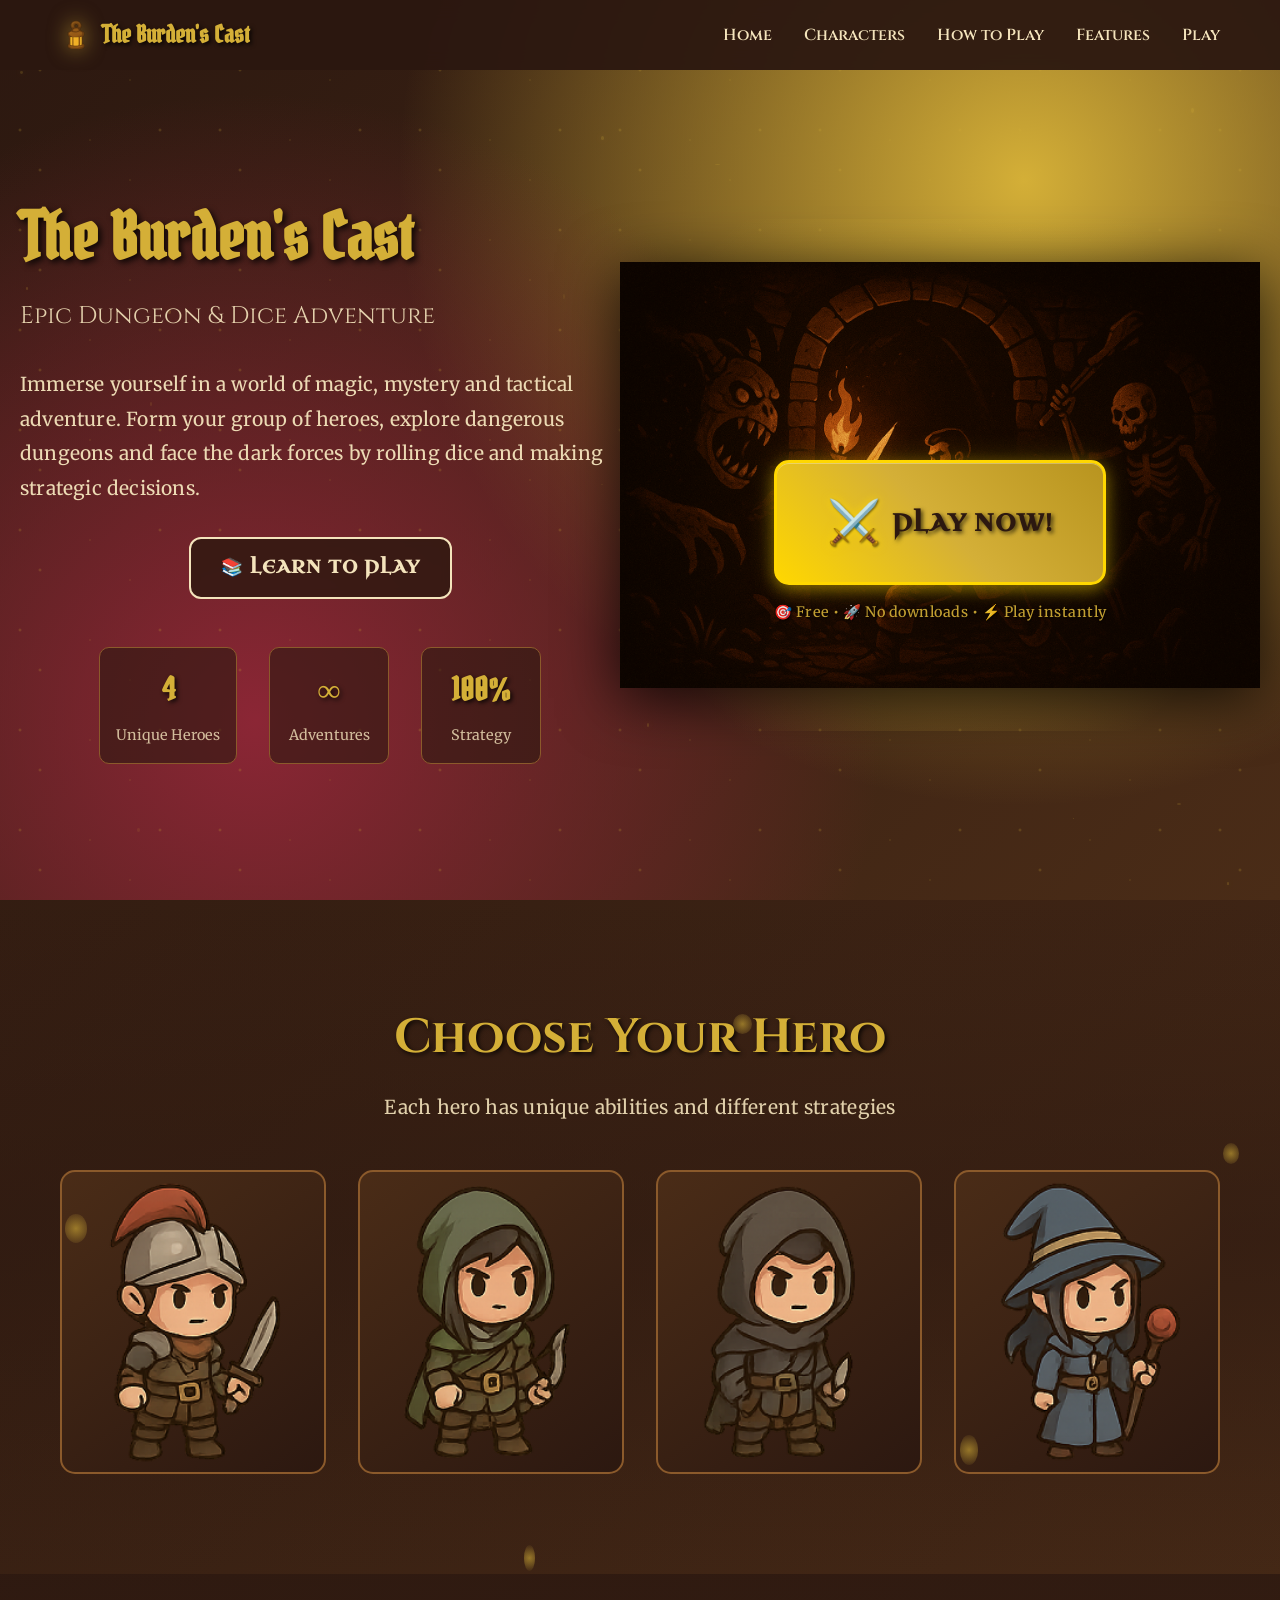
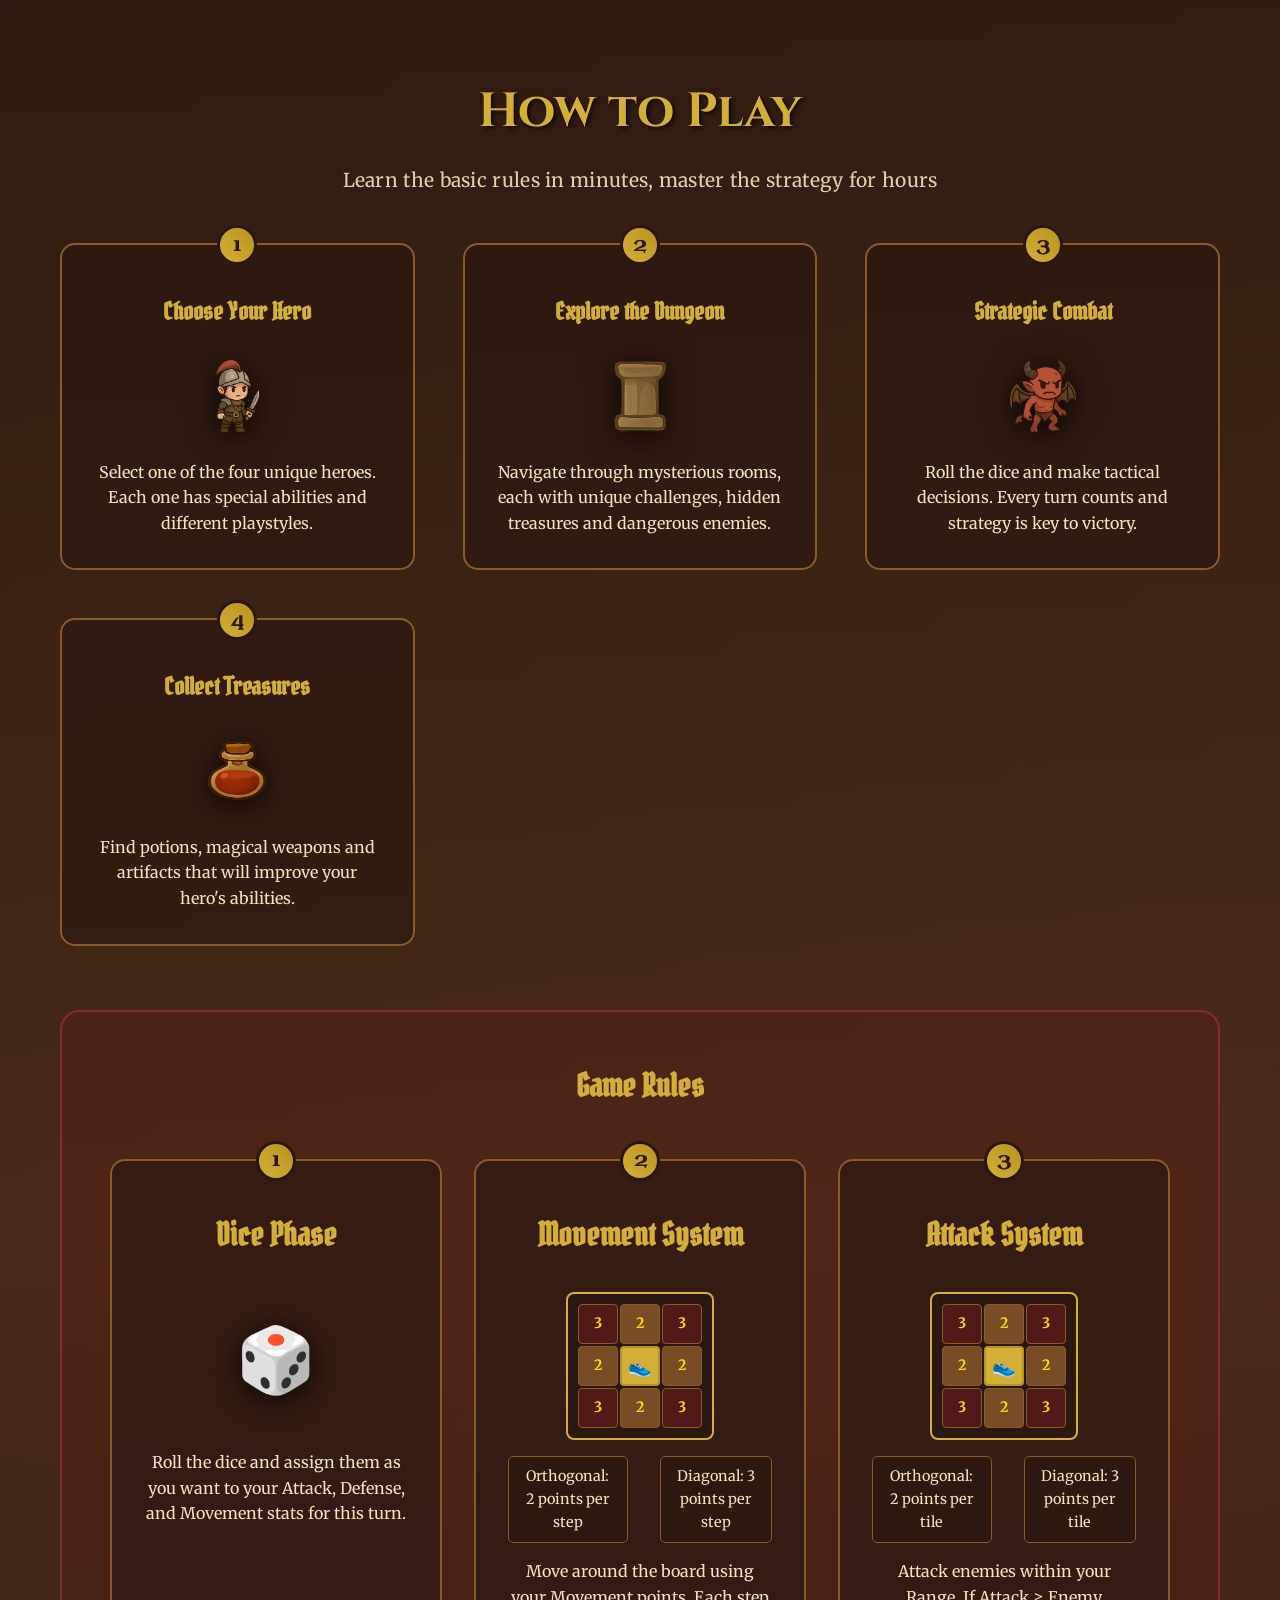
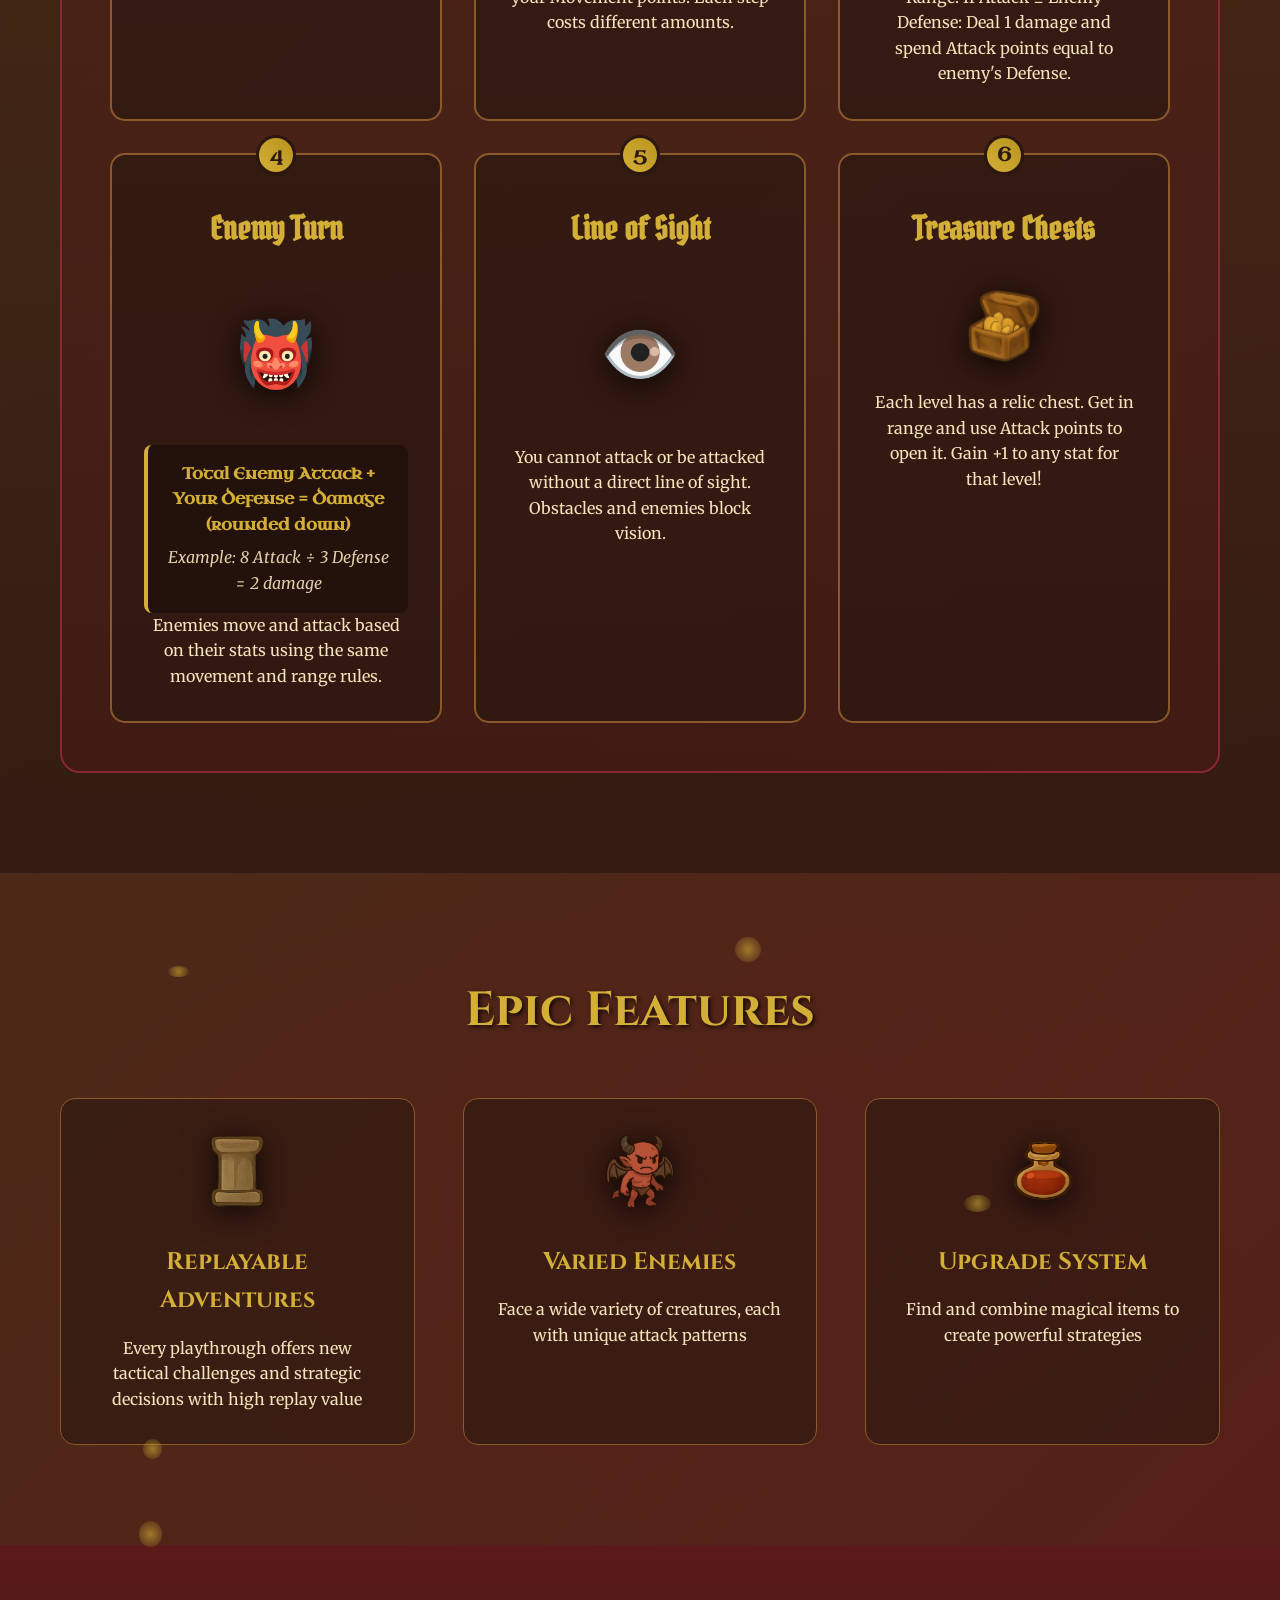
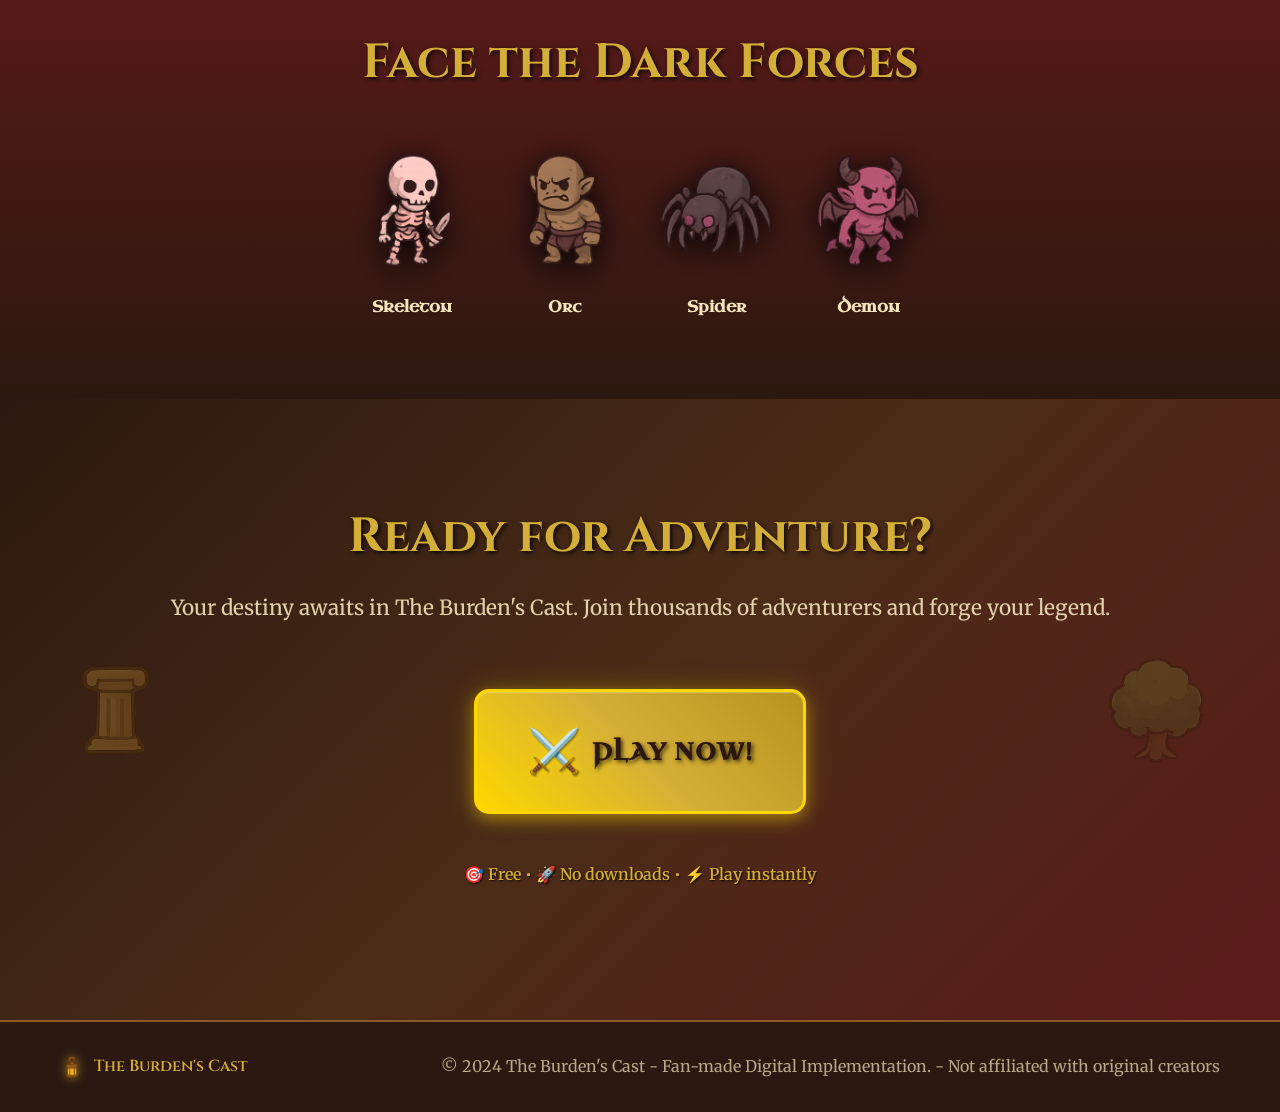
==== commit 569e45cd: "GoogleAnalitics" ====
--- a/index.html
+++ b/index.html
@@ -1,6 +1,15 @@
 <!DOCTYPE html>
 <html lang="en">
 <head>
+	<!-- Google tag (gtag.js) -->
+	<script async src="https://www.googletagmanager.com/gtag/js?id=G-K2VVL18BBR"></script>
+	<script>
+		window.dataLayer = window.dataLayer || [];
+		function gtag(){dataLayer.push(arguments);}
+		gtag('js', new Date());
+
+		gtag('config', 'G-K2VVL18BBR');
+	</script>
     <meta charset="UTF-8">
     <meta name="viewport" content="width=device-width, initial-scale=1.0">
     <title>The Burden's Cast - Epic Dungeon Adventure</title>
@@ -9,6 +18,7 @@
     <link rel="preconnect" href="https://fonts.gstatic.com" crossorigin>
     <link href="https://fonts.googleapis.com/css2?family=Cinzel:wght@400;600;700&family=Crimson+Text:ital,wght@0,400;0,600;1,400&family=Pirata+One&family=Uncial+Antiqua&family=Cormorant+Garamond:ital,wght@0,300;0,400;0,500;0,600;1,400&family=Libre+Baskerville:ital,wght@0,400;0,700;1,400&family=Merriweather:ital,wght@0,300;0,400;0,700;1,400&family=Playfair+Display:ital,wght@0,400;0,500;0,600;0,700;1,400&family=Lora:ital,wght@0,400;0,500;0,600;0,700;1,400&display=swap" rel="stylesheet">
     <link rel="icon" type="image/png" href="app/burdens_cast.icon.png">
+		
 </head>
 <body>
     <!-- Navigation -->
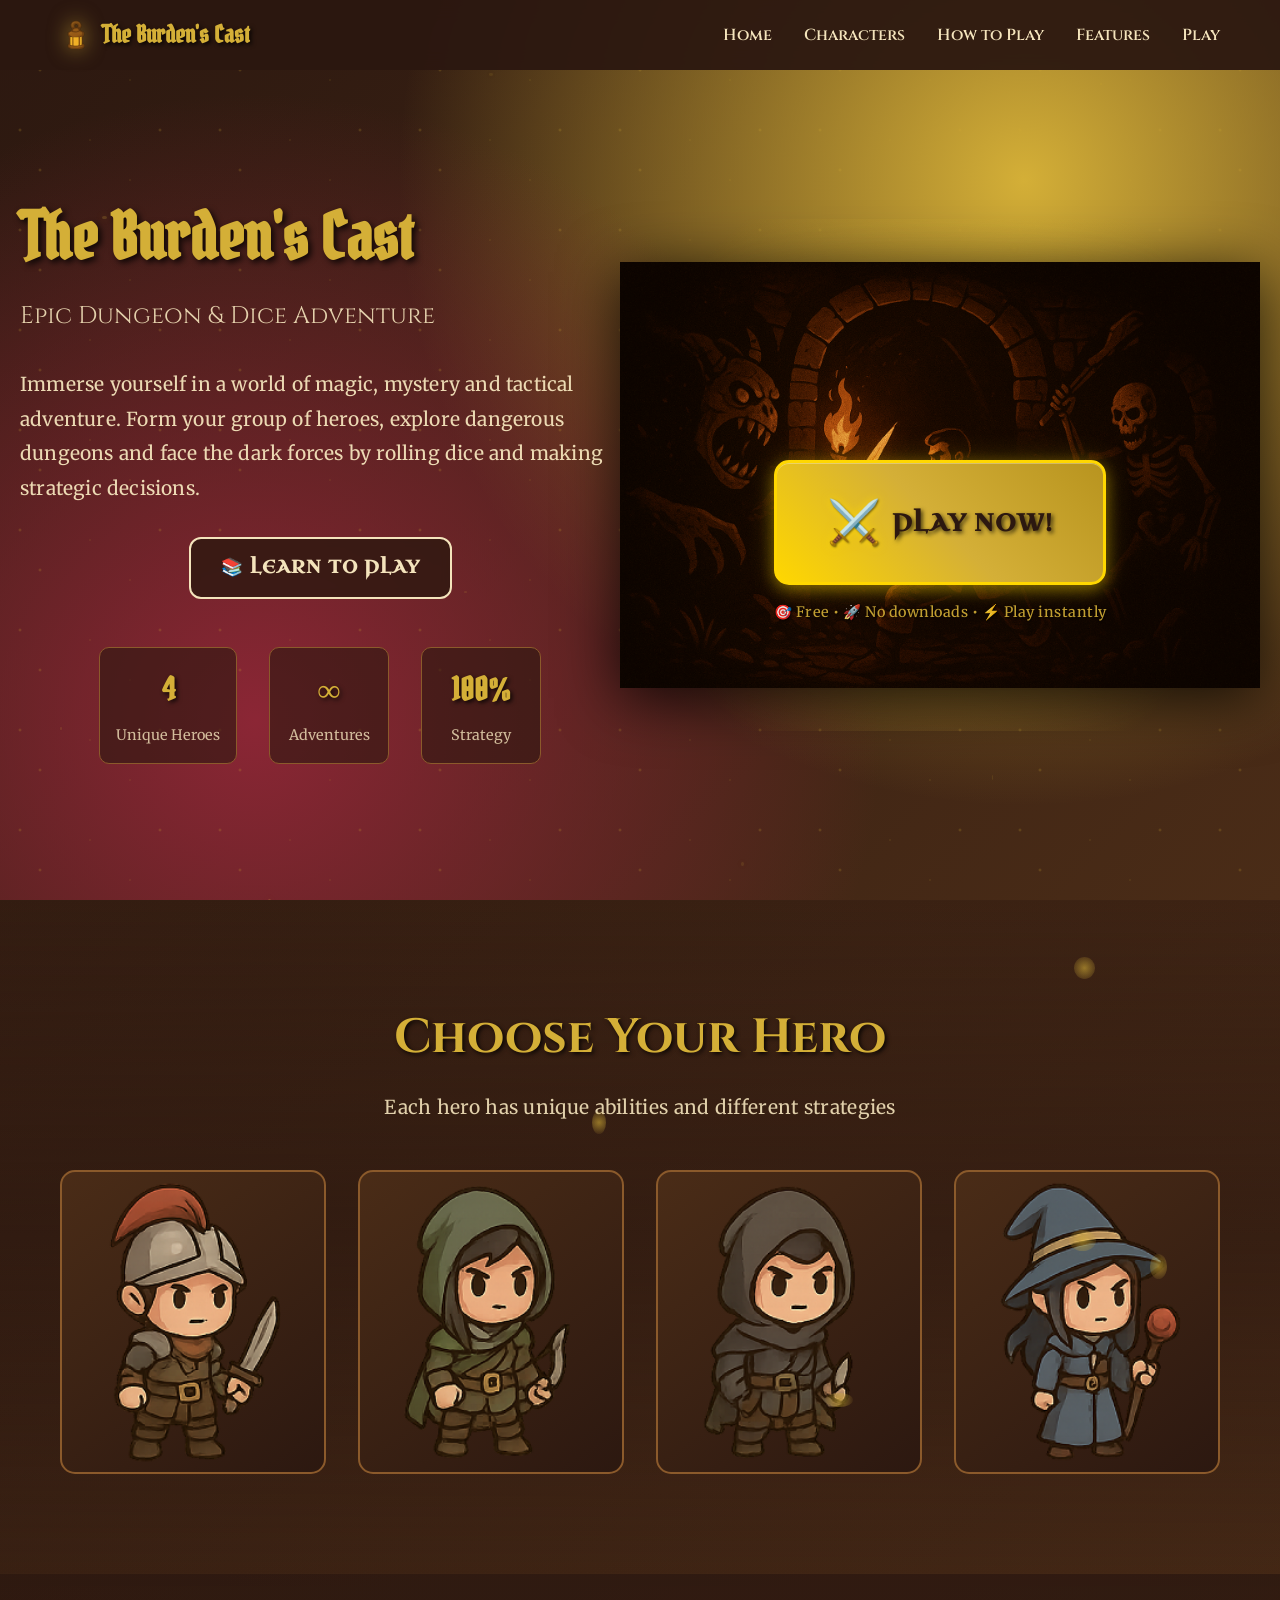
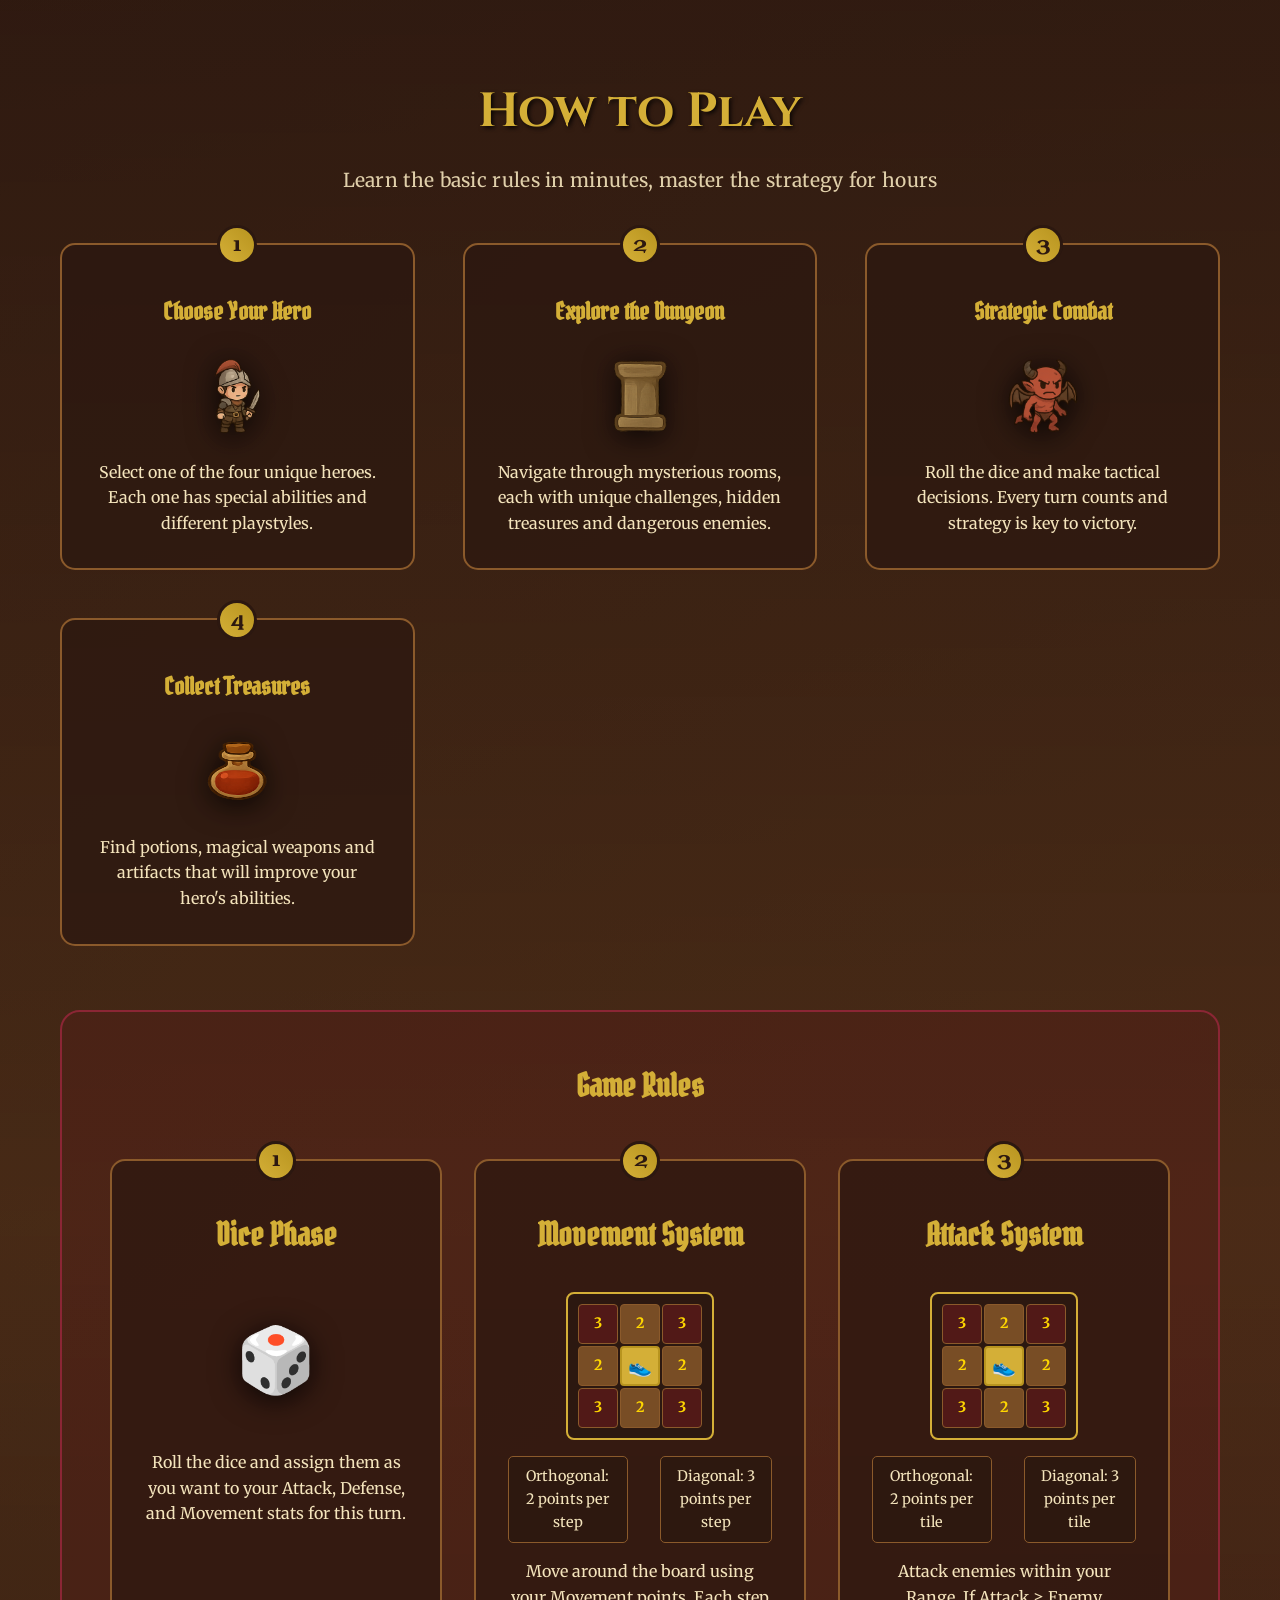
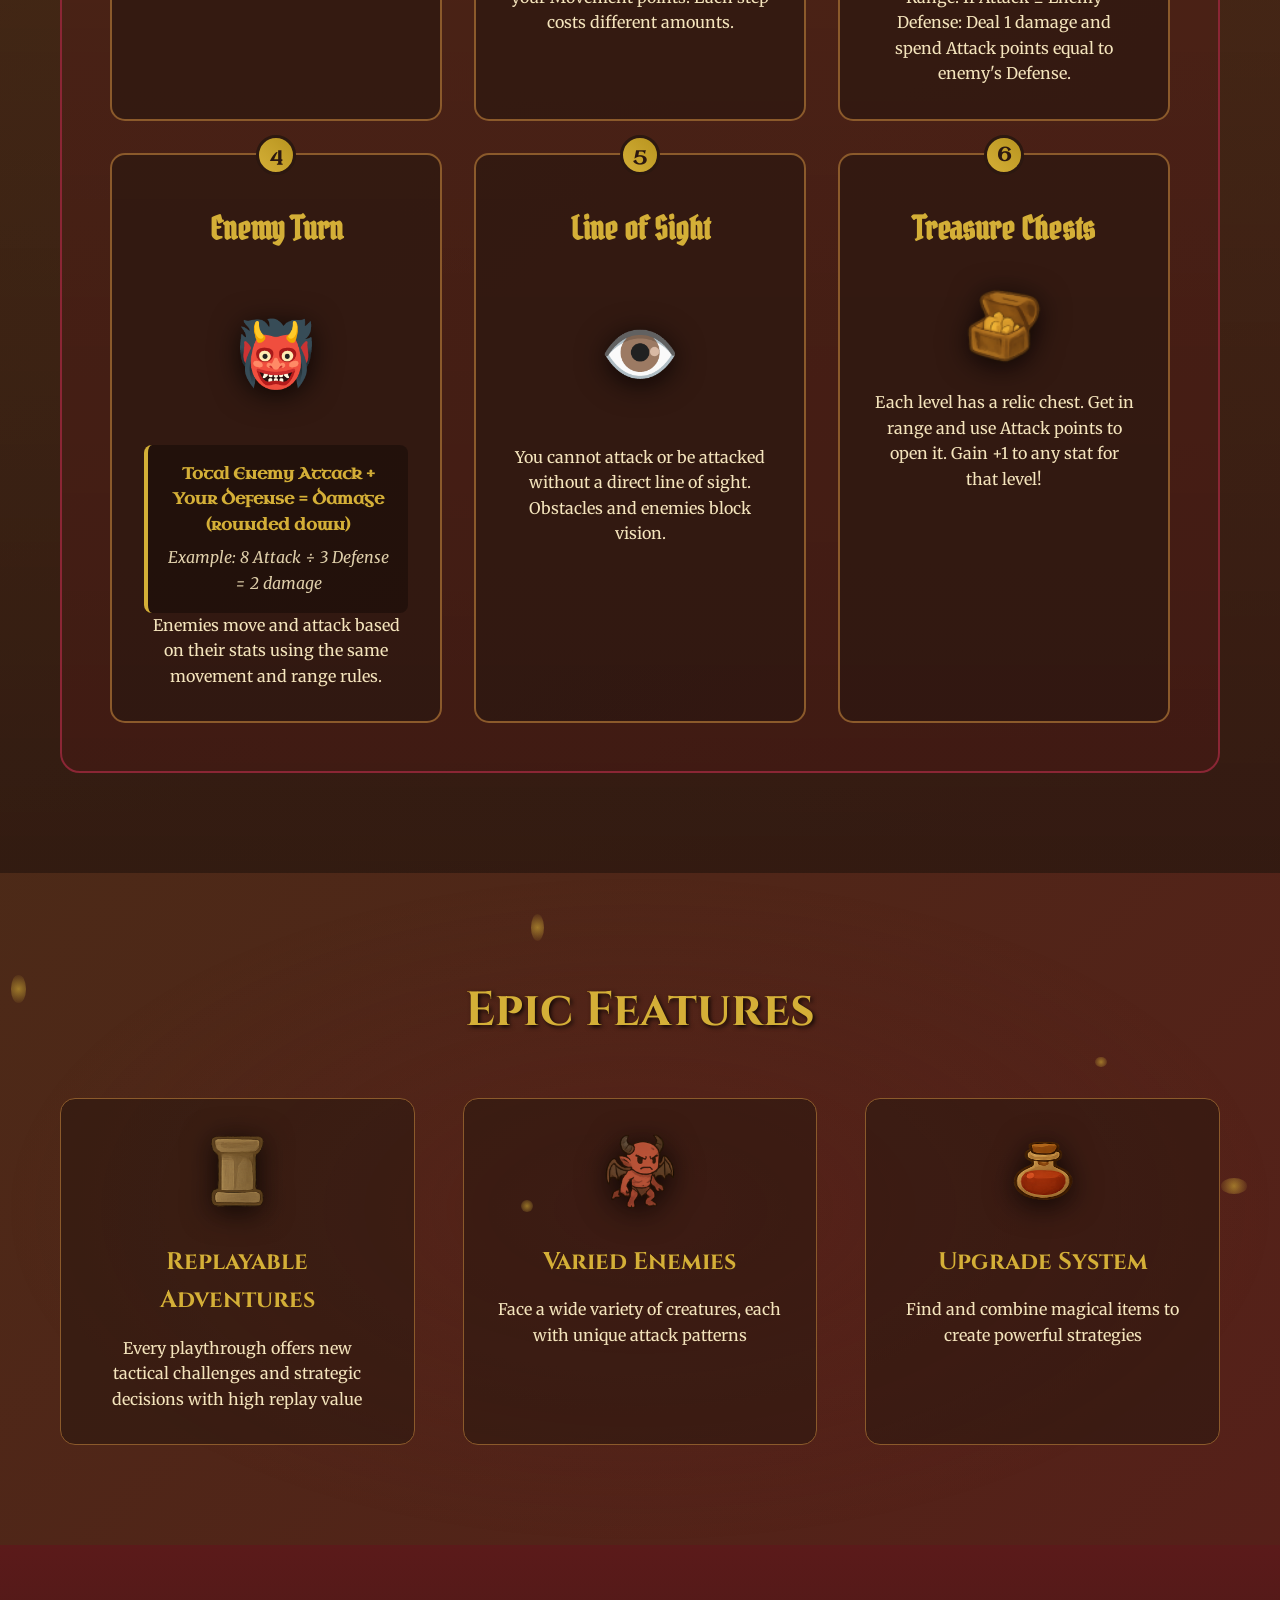
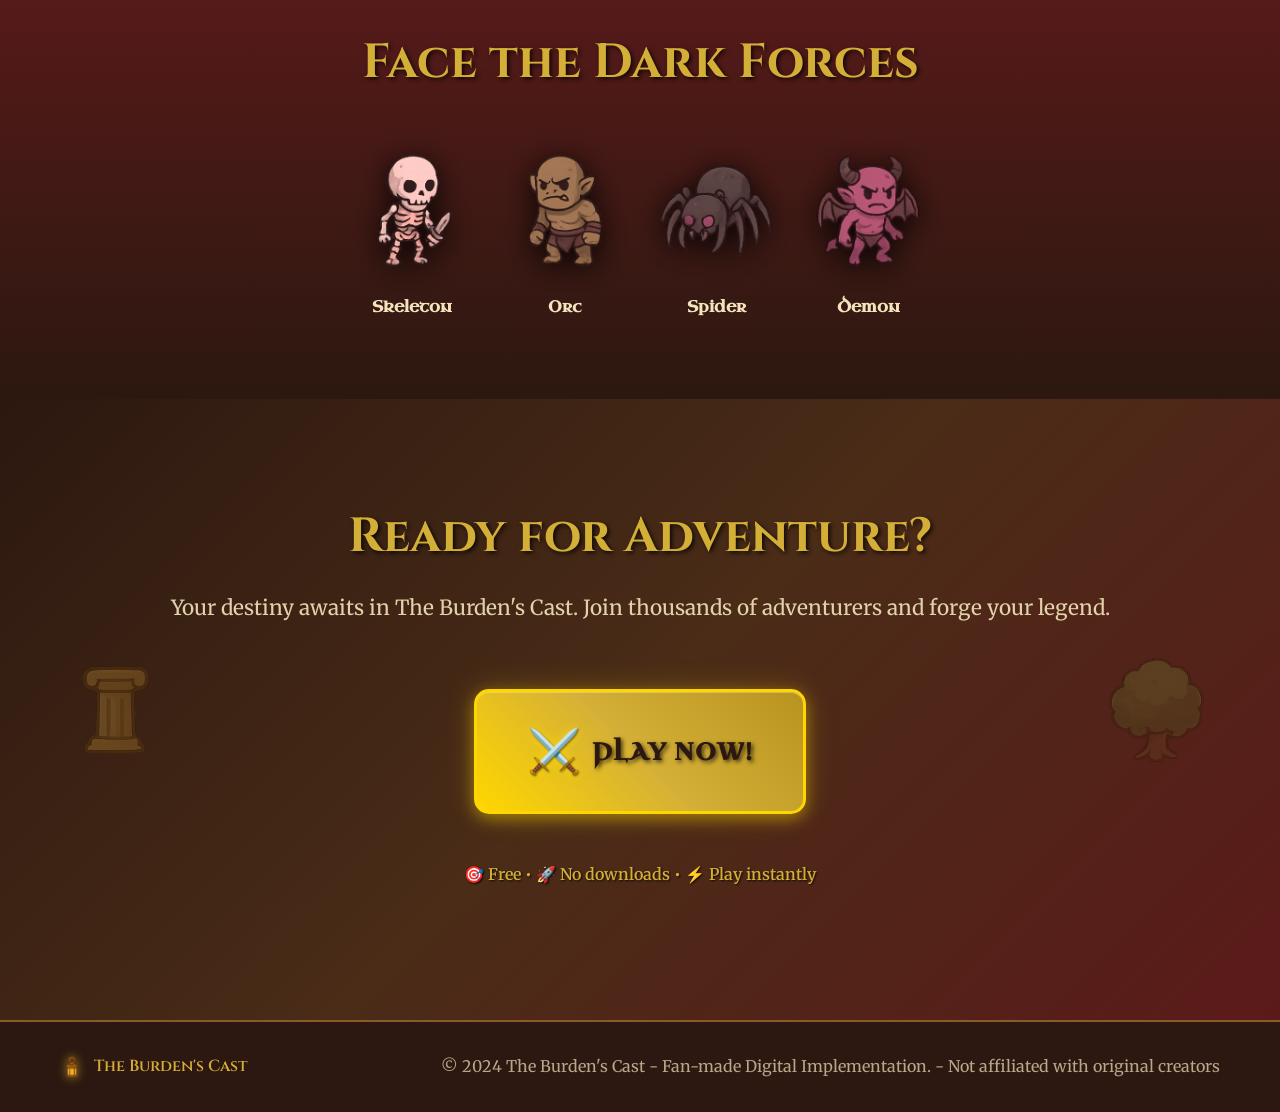
==== commit 7b5e00ac: "seo" ====
--- a/index.html
+++ b/index.html
@@ -12,20 +12,120 @@
 	</script>
     <meta charset="UTF-8">
     <meta name="viewport" content="width=device-width, initial-scale=1.0">
-    <title>The Burden's Cast - Epic Dungeon Adventure</title>
+    <title>The Burden's Cast - Epic Dungeon Adventure Game | Free Online</title>
+    <meta name="description" content="Play The Burden's Cast for free, an exciting dungeon adventure game with dice and strategy. Choose your hero, explore dangerous dungeons and face dark forces in this tactical RPG.">
+    <meta name="keywords" content="free game, adventure, dungeon, dice, strategy, RPG, hero, online, browser, tactical">
+    <meta name="author" content="The Burden's Cast Team">
+    <meta name="robots" content="index, follow">
+    <link rel="canonical" href="https://scaamanho.github.io/burdenscast/">
+    
+    <!-- Preload critical resources -->
+    <link rel="preload" href="assets/img/burdencast-initial.1.png" as="image">
+    <link rel="preload" href="assets/css/styles.css" as="style">
+    
+    <!-- Open Graph / Facebook -->
+    <meta property="og:type" content="website">
+    <meta property="og:url" content="https://scaamanho.github.io/burdenscast/">
+    <meta property="og:title" content="The Burden's Cast - Epic Dungeon Adventure Game">
+    <meta property="og:description" content="Play The Burden's Cast for free, an exciting dungeon adventure game with dice and strategy. Choose your hero and explore dangerous dungeons.">
+    <meta property="og:image" content="https://scaamanho.github.io/burdenscast/assets/img/burdencast-initial.1.png">
+    <meta property="og:image:width" content="1200">
+    <meta property="og:image:height" content="630">
+    <meta property="og:locale" content="en_US">
+    <meta property="og:site_name" content="The Burden's Cast">
+    
+    <!-- Twitter -->
+    <meta property="twitter:card" content="summary_large_image">
+    <meta property="twitter:url" content="https://scaamanho.github.io/burdenscast/">
+    <meta property="twitter:title" content="The Burden's Cast - Epic Dungeon Adventure Game">
+    <meta property="twitter:description" content="Play The Burden's Cast for free, an exciting dungeon adventure game with dice and strategy.">
+    <meta property="twitter:image" content="https://scaamanho.github.io/burdenscast/assets/img/burdencast-initial.1.png">
+    
+    <!-- Additional SEO meta tags -->
+    <meta name="theme-color" content="#1a1a1a">
+    <meta name="application-name" content="The Burden's Cast">
+    <meta name="apple-mobile-web-app-title" content="The Burden's Cast">
+    <meta name="apple-mobile-web-app-capable" content="yes">
+    <meta name="apple-mobile-web-app-status-bar-style" content="black-translucent">
+    <link rel="alternate" hreflang="en" href="https://scaamanho.github.io/burdenscast/">
+    <link rel="alternate" hreflang="es" href="https://scaamanho.github.io/burdenscast/es/">
+    <link rel="alternate" hreflang="x-default" href="https://scaamanho.github.io/burdenscast/">
     <link rel="stylesheet" href="assets/css/styles.css">
     <link rel="preconnect" href="https://fonts.googleapis.com">
     <link rel="preconnect" href="https://fonts.gstatic.com" crossorigin>
     <link href="https://fonts.googleapis.com/css2?family=Cinzel:wght@400;600;700&family=Crimson+Text:ital,wght@0,400;0,600;1,400&family=Pirata+One&family=Uncial+Antiqua&family=Cormorant+Garamond:ital,wght@0,300;0,400;0,500;0,600;1,400&family=Libre+Baskerville:ital,wght@0,400;0,700;1,400&family=Merriweather:ital,wght@0,300;0,400;0,700;1,400&family=Playfair+Display:ital,wght@0,400;0,500;0,600;0,700;1,400&family=Lora:ital,wght@0,400;0,500;0,600;0,700;1,400&display=swap" rel="stylesheet">
     <link rel="icon" type="image/png" href="app/burdens_cast.icon.png">
+    
+    <!-- Structured Data JSON-LD -->
+    <script type="application/ld+json">
+    {
+        "@context": "https://schema.org",
+        "@type": "VideoGame",
+        "name": "The Burden's Cast",
+        "alternateName": "Burden's Cast",
+        "description": "Epic dungeon adventure game with dice and strategy. Choose your hero, explore dangerous dungeons and face dark forces in this free tactical role-playing game.",
+        "url": "https://scaamanho.github.io/burdenscast/",
+        "image": "https://scaamanho.github.io/burdenscast/assets/img/burdencast-initial.1.png",
+        "genre": ["Role-playing game", "Strategy game", "Adventure game", "Tactical game"],
+        "gamePlatform": ["Web browser", "Online"],
+        "operatingSystem": ["Windows", "macOS", "Linux", "iOS", "Android"],
+        "applicationCategory": "Game",
+        "offers": {
+            "@type": "Offer",
+            "price": "0",
+            "priceCurrency": "USD",
+            "availability": "https://schema.org/InStock"
+        },
+        "aggregateRating": {
+            "@type": "AggregateRating",
+            "ratingValue": "4.5",
+            "ratingCount": "150",
+            "bestRating": "5",
+            "worstRating": "1"
+        },
+        "author": {
+            "@type": "Organization",
+            "name": "The Burden's Cast Team"
+        },
+        "publisher": {
+            "@type": "Organization",
+            "name": "The Burden's Cast Team"
+        },
+        "datePublished": "2024-01-01",
+        "inLanguage": "en",
+        "isAccessibleForFree": true,
+        "gameItem": [
+            {
+                "@type": "Thing",
+                "name": "Warrior",
+                "description": "Master of melee combat, protector of the weak"
+            },
+            {
+                "@type": "Thing", 
+                "name": "Archer",
+                "description": "Lethal precision at distance, silent hunter"
+            },
+            {
+                "@type": "Thing",
+                "name": "Rogue", 
+                "description": "Master of stealth and tactics, expert in surprise attacks"
+            },
+            {
+                "@type": "Thing",
+                "name": "Mage",
+                "description": "Manipulator of arcane forces, destroyer of enemies"
+            }
+        ]
+    }
+    </script>
 		
 </head>
 <body>
     <!-- Navigation -->
-    <nav class="navbar">
+    <nav class="navbar" role="navigation" aria-label="Main navigation">
         <div class="nav-container">
             <div class="nav-logo">
-                <img src="assets/img/candle_64.png" alt="Candle" class="logo-icon">
+                <img src="assets/img/candle_64.png" alt="The Burden's Cast - Game candle icon" class="logo-icon">
                 <span class="logo-text">The Burden's Cast</span>
             </div>
             <ul class="nav-menu">
@@ -44,12 +144,13 @@
     </nav>
 
     <!-- Hero Section -->
-    <section id="home" class="hero">
+    <main>
+    <header id="home" class="hero">
         <div class="hero-background">
             <div class="floating-particles"></div>
         </div>
         <div class="hero-image">
-            <img src="assets/img/burdencast-initial.1.png" alt="The Burden's Cast" class="hero-main-image">
+            <img src="assets/img/burdencast-initial.1.png" alt="The Burden's Cast - Main artwork of the dungeon adventure game" class="hero-main-image">
             <div class="hero-image-glow"></div>
             <div class="hero-play-button">
                 <a href="app/index.html" class="btn btn-primary btn-mega btn-floating">
@@ -91,18 +192,19 @@
                 </div>
             </div>
         </div>
-    </section>
+    </header>
+    </main>
 
     <!-- Characters Section -->
-    <section id="characters" class="characters">
+    <section id="characters" class="characters" aria-labelledby="characters-heading">
         <div class="container">
-            <h2 class="section-title">Choose Your Hero</h2>
+            <h2 id="characters-heading" class="section-title">Choose Your Hero</h2>
             <p class="section-subtitle">Each hero has unique abilities and different strategies</p>
             
             <div class="characters-grid">
                 <div class="character-card" data-character="warrior">
                     <div class="character-image">
-                        <img src="assets/img/warrior_256.png" alt="Warrior">
+                        <img src="assets/img/warrior_256.png" alt="Warrior - Hero specialized in melee combat and defense">
                         <div class="character-overlay">
                             <h3>Warrior</h3>
                             <p>Master of melee combat, protector of the weak</p>
@@ -120,7 +222,7 @@
                 
                 <div class="character-card" data-character="archer">
                     <div class="character-image">
-                        <img src="assets/img/archer_256.png" alt="Archer">
+                        <img src="assets/img/archer_256.png" alt="Archer - Hero specialized in ranged attacks and precision">
                         <div class="character-overlay">
                             <h3>Archer</h3>
                             <p>Lethal precision at distance, silent hunter</p>
@@ -136,7 +238,7 @@
                 
                 <div class="character-card" data-character="rogue">
                     <div class="character-image">
-                        <img src="assets/img/rogue_256.png" alt="Rogue">
+                        <img src="assets/img/rogue_256.png" alt="Rogue - Hero specialized in stealth, mobility and surprise attacks">
                         <div class="character-overlay">
                             <h3>Rogue</h3>
                             <p>Master of stealth and tactics, expert in surprise attacks</p>
@@ -152,7 +254,7 @@
 
 								<div class="character-card" data-character="mage">
 									<div class="character-image">
-											<img src="assets/img/mage_256.png" alt="Mage">
+                            <img src="assets/img/mage_256.png" alt="Mage - Hero specialized in arcane magic and devastating attacks">
 											<div class="character-overlay">
 													<h3>Mage</h3>
 													<p>Manipulator of arcane forces, destroyer of enemies</p>
@@ -181,7 +283,7 @@
                     <div class="step-content">
                         <h3>Choose Your Hero</h3>
                         <div class="step-image">
-                            <img src="assets/img/warrior_256.png" alt="Choose hero">
+                            <img src="assets/img/warrior_256.png" alt="Choose hero - Warrior ready for adventure">
                         </div>
                         <p>Select one of the four unique heroes. Each one has special abilities and different playstyles.</p>
                     </div>
@@ -192,7 +294,7 @@
                     <div class="step-content">
                         <h3>Explore the Dungeon</h3>
                         <div class="step-image">
-                            <img src="assets/img/dark_column_256.png" alt="Explore dungeon">
+                            <img src="assets/img/dark_column_256.png" alt="Explore dungeon - Dark column in mysterious room">
                         </div>
                         <p>Navigate through mysterious rooms, each with unique challenges, hidden treasures and dangerous enemies.</p>
                     </div>
@@ -203,7 +305,7 @@
                     <div class="step-content">
                         <h3>Strategic Combat</h3>
                         <div class="step-image">
-                            <img src="assets/img/demon_256.png" alt="Combat">
+                            <img src="assets/img/demon_256.png" alt="Strategic combat - Demon enemy in tactical battle">
                         </div>
                         <p>Roll the dice and make tactical decisions. Every turn counts and strategy is key to victory.</p>
                     </div>
@@ -214,7 +316,7 @@
                     <div class="step-content">
                         <h3>Collect Treasures</h3>
                         <div class="step-image">
-                            <img src="assets/img/potion_200.png" alt="Treasures">
+                            <img src="assets/img/potion_200.png" alt="Magical treasures - Enhancement potion for heroes">
                         </div>
                         <p>Find potions, magical weapons and artifacts that will improve your hero's abilities.</p>
                     </div>
@@ -316,7 +418,7 @@
                         <div class="step-content">
                             <h3>Treasure Chests</h3>
                             <div class="step-image">
-                                <img src="assets/img/treasure_64.png" alt="Treasure Chest">
+                                <img src="assets/img/treasure_64.png" alt="Treasure chest - Relic that enhances hero abilities">
                             </div>
                             <p>Each level has a relic chest. Get in range and use Attack points to open it. Gain +1 to any stat for that level!</p>
                         </div>
@@ -334,7 +436,7 @@
             <div class="features-grid">
                 <div class="feature-card">
                     <div class="feature-icon">
-                        <img src="assets/img/dark_column_256.png" alt="Dungeons">
+                        <img src="assets/img/dark_column_256.png" alt="Replayable dungeons - Infinite tactical adventures">
                     </div>
                     <h3>Replayable Adventures</h3>
                     <p>Every playthrough offers new tactical challenges and strategic decisions with high replay value</p>
@@ -342,7 +444,7 @@
                 
                 <div class="feature-card">
                     <div class="feature-icon">
-                        <img src="assets/img/demon_256.png" alt="Enemies">
+                        <img src="assets/img/demon_256.png" alt="Varied enemies - Creatures with unique attack patterns">
                     </div>
                     <h3>Varied Enemies</h3>
                     <p>Face a wide variety of creatures, each with unique attack patterns</p>
@@ -350,7 +452,7 @@
                 
                 <div class="feature-card">
                     <div class="feature-icon">
-                        <img src="assets/img/potion_200.png" alt="Magic">
+                        <img src="assets/img/potion_200.png" alt="Upgrade system - Magical items for powerful strategies">
                     </div>
                     <h3>Upgrade System</h3>
                     <p>Find and combine magical items to create powerful strategies</p>
@@ -365,19 +467,19 @@
             <h2 class="section-title">Face the Dark Forces</h2>
             <div class="enemies-showcase">
                 <div class="enemy-item">
-                    <img src="assets/img/skeleton_256.png" alt="Skeleton" class="enemy-image">
+                    <img src="assets/img/skeleton_256.png" alt="Skeleton - Undead enemy with fast attacks" class="enemy-image">
                     <h4>Skeleton</h4>
                 </div>
                 <div class="enemy-item">
-                    <img src="assets/img/orc_256.png" alt="Orc" class="enemy-image">
+                    <img src="assets/img/orc_256.png" alt="Orc - Brutal enemy with high attack strength" class="enemy-image">
                     <h4>Orc</h4>
                 </div>
                 <div class="enemy-item">
-                    <img src="assets/img/spider_256.png" alt="Spider" class="enemy-image">
+                    <img src="assets/img/spider_256.png" alt="Spider - Agile enemy with poisonous attacks" class="enemy-image">
                     <h4>Spider</h4>
                 </div>
                 <div class="enemy-item">
-                    <img src="assets/img/demon_256.png" alt="Demon" class="enemy-image">
+                    <img src="assets/img/demon_256.png" alt="Demon - Final boss with devastating magical powers" class="enemy-image">
                     <h4>Demon</h4>
                 </div>
             </div>
@@ -400,8 +502,8 @@
             </div>
         </div>
         <div class="cta-decoration">
-            <img src="assets/img/light_column_256.png" alt="Light Column" class="decoration-left">
-            <img src="assets/img/tree_256.png" alt="Tree" class="decoration-right">
+            <img src="assets/img/light_column_256.png" alt="Light column - Magical game decoration" class="decoration-left">
+            <img src="assets/img/tree_256.png" alt="Magical tree - Decorative element of the fantasy world" class="decoration-right">
         </div>
     </section>
 
@@ -410,7 +512,7 @@
         <div class="container">
             <div class="footer-content">
                 <div class="footer-logo">
-                    <img src="assets/img/candle_64.png" alt="Candle" class="footer-icon">
+                    <img src="assets/img/candle_64.png" alt="The Burden's Cast - Candle logo in footer" class="footer-icon">
                     <span>The Burden's Cast</span>
                 </div>
                 <p>&copy; 2024 The Burden's Cast - Fan-made Digital Implementation. - Not affiliated with original creators</p>
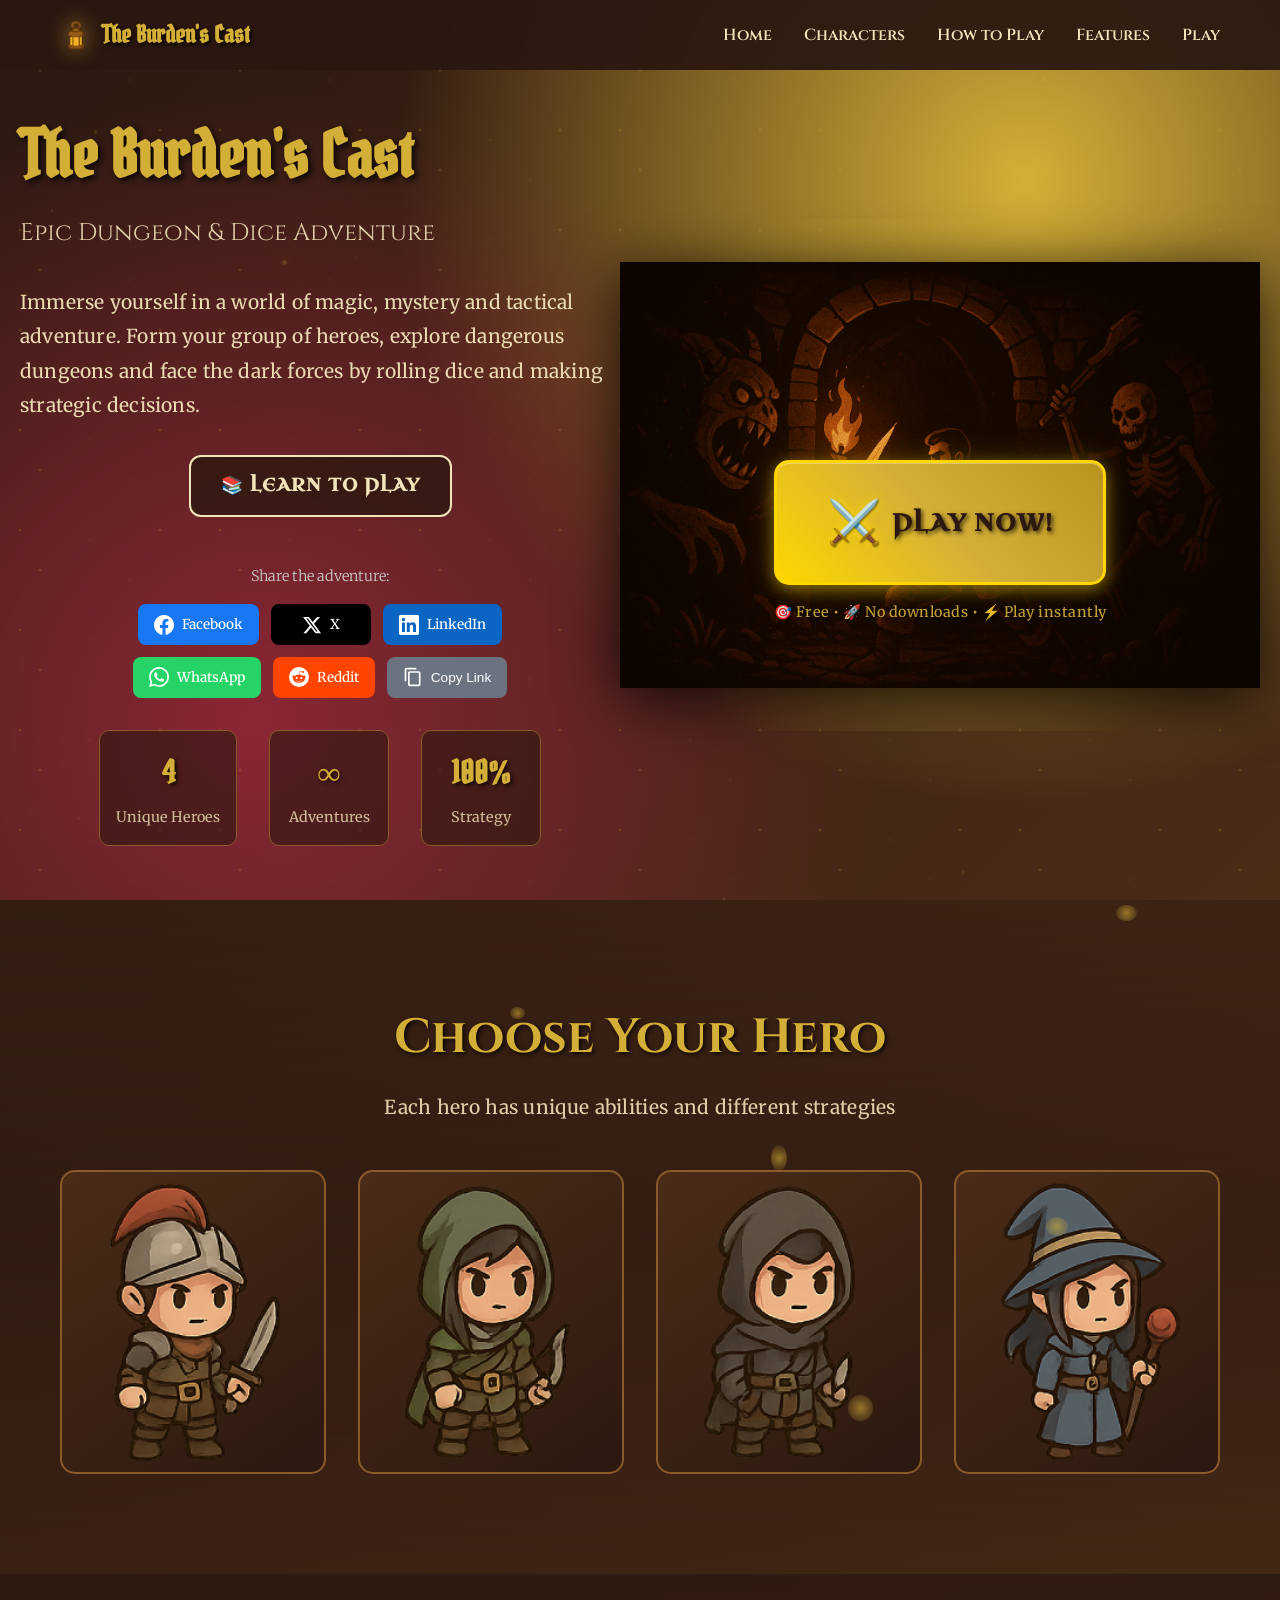
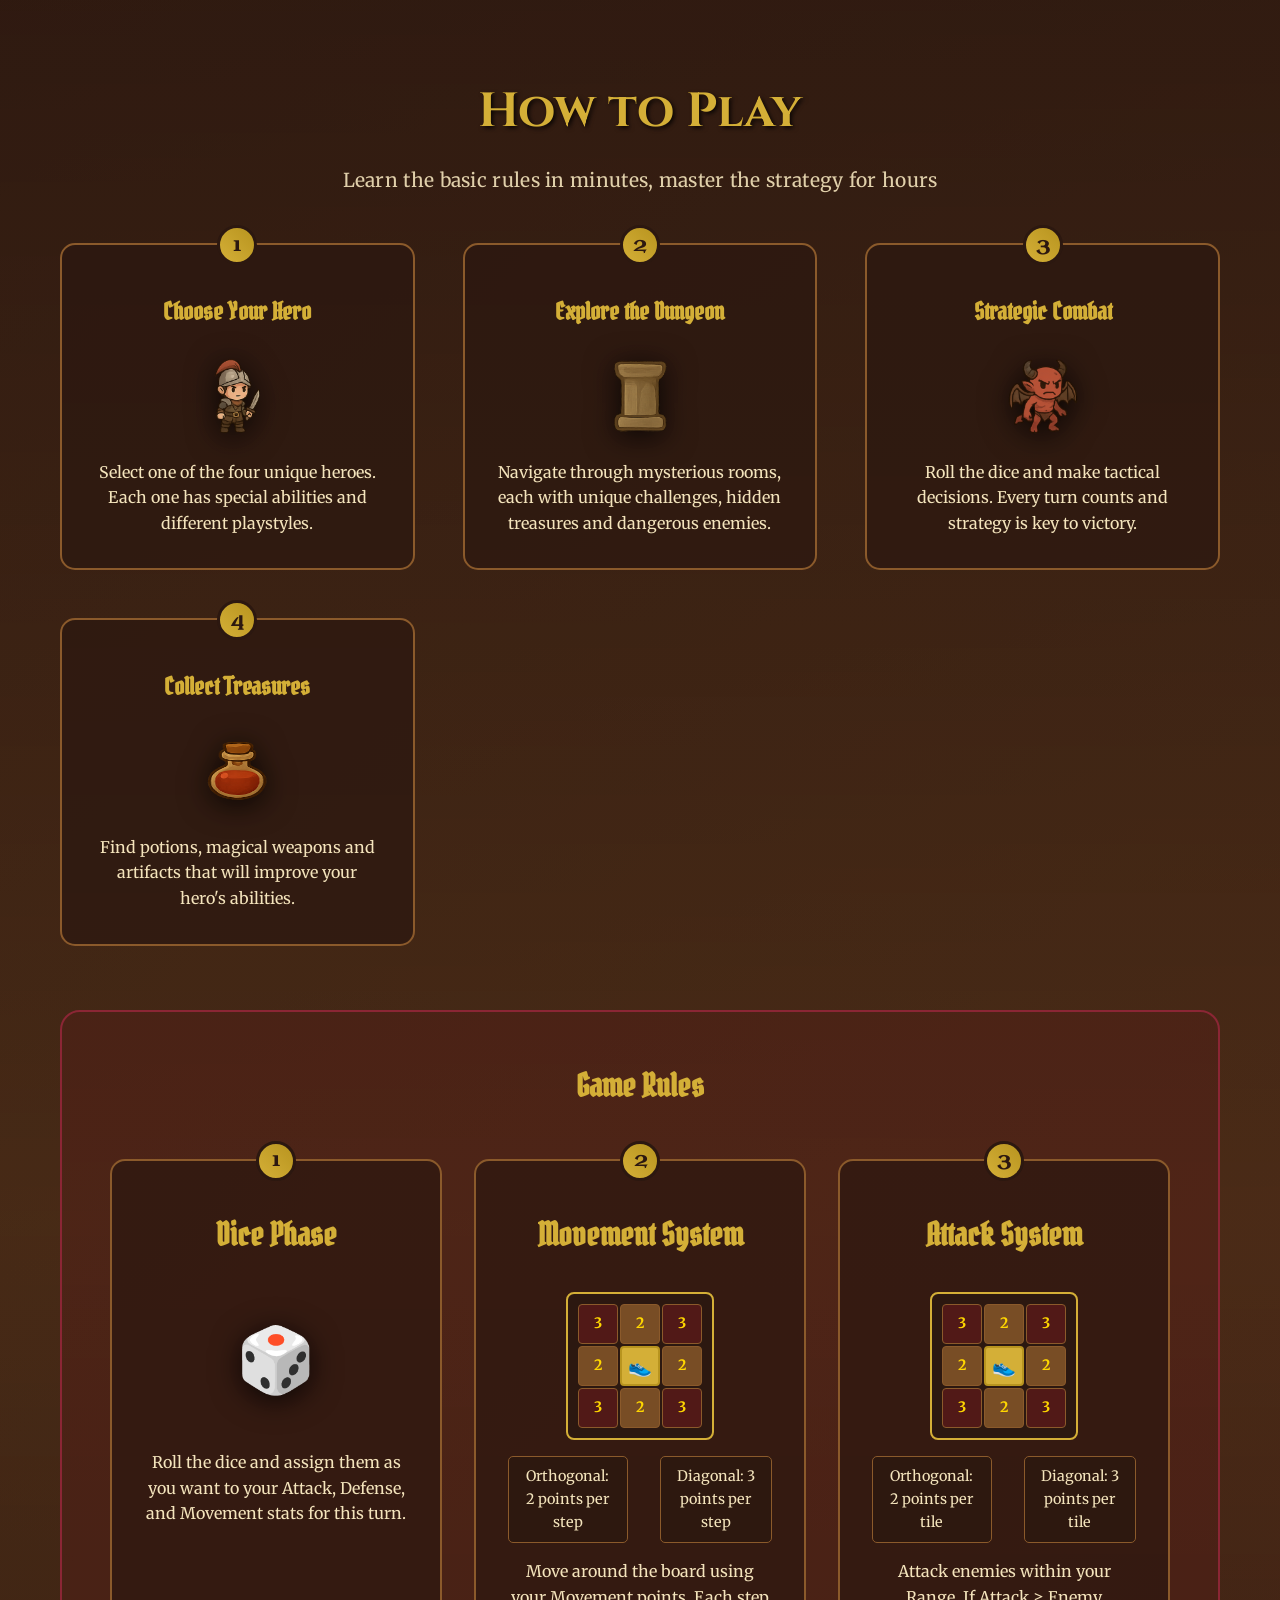
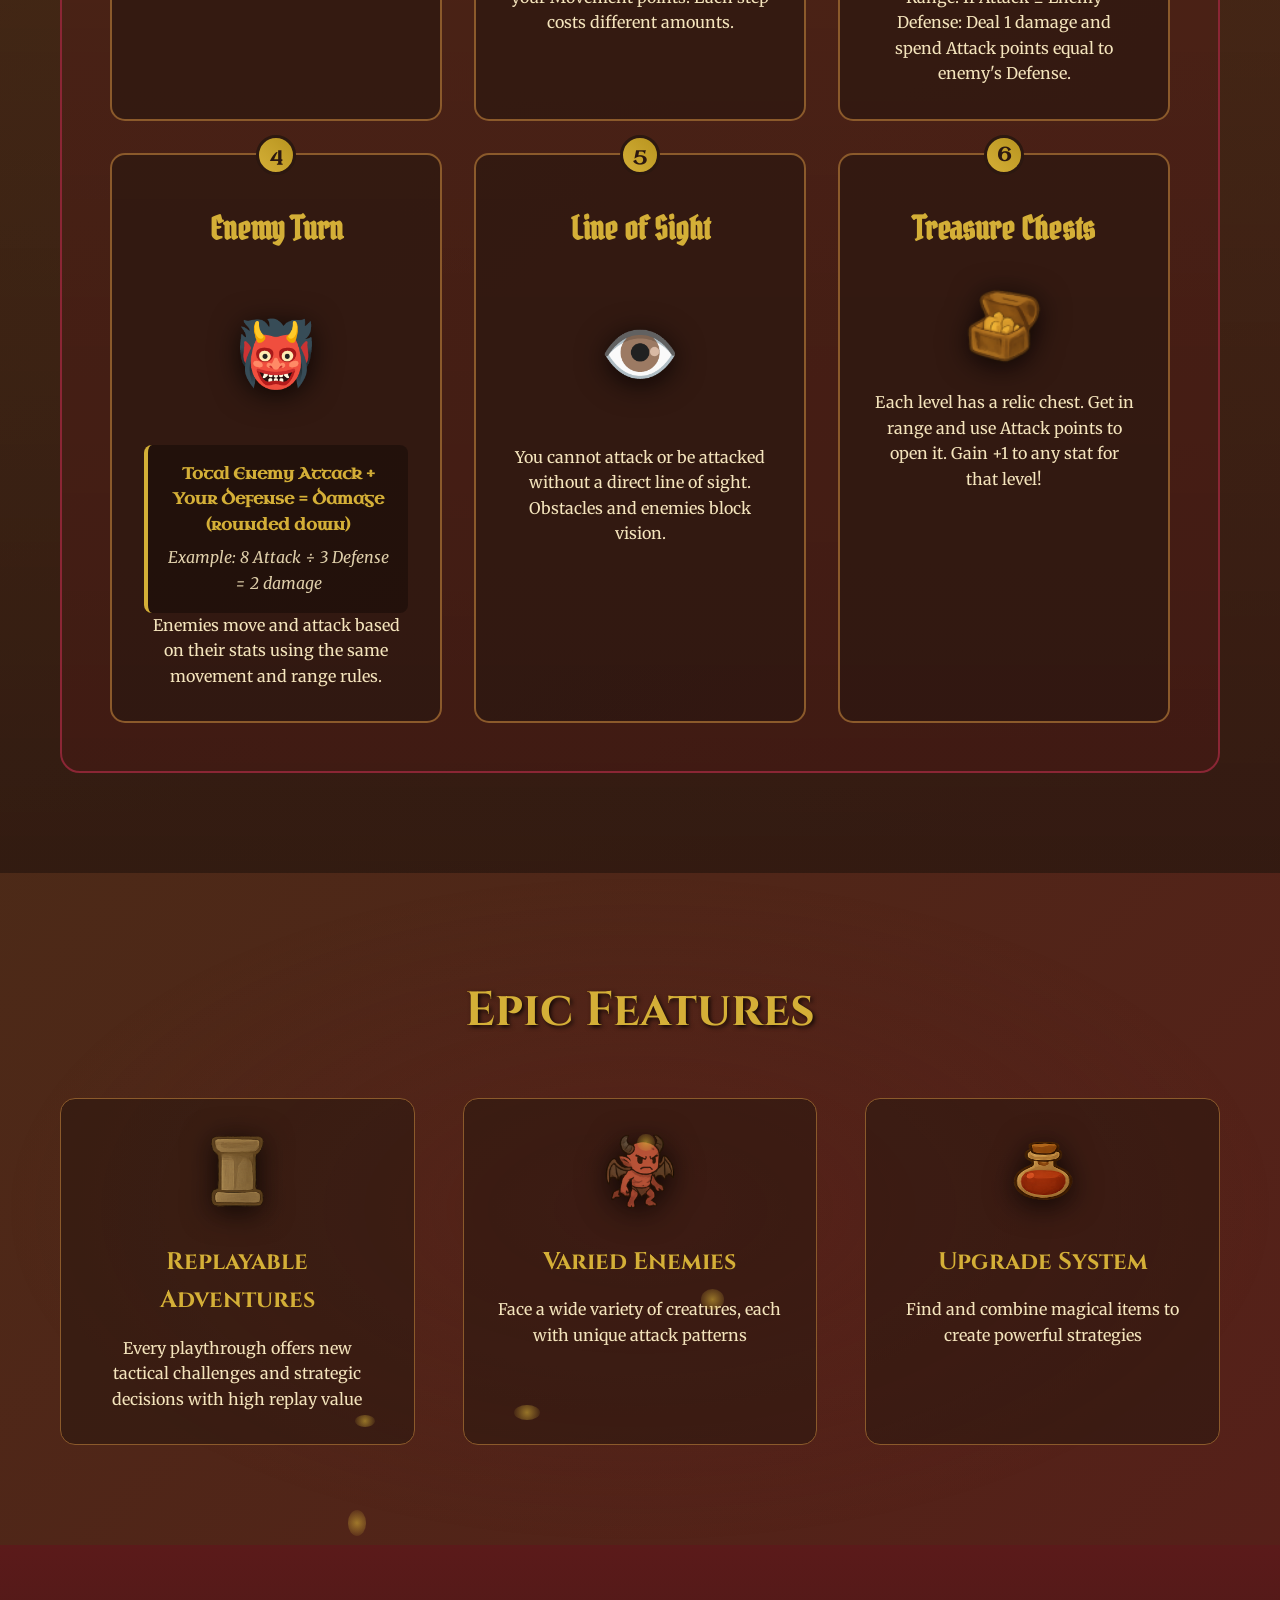
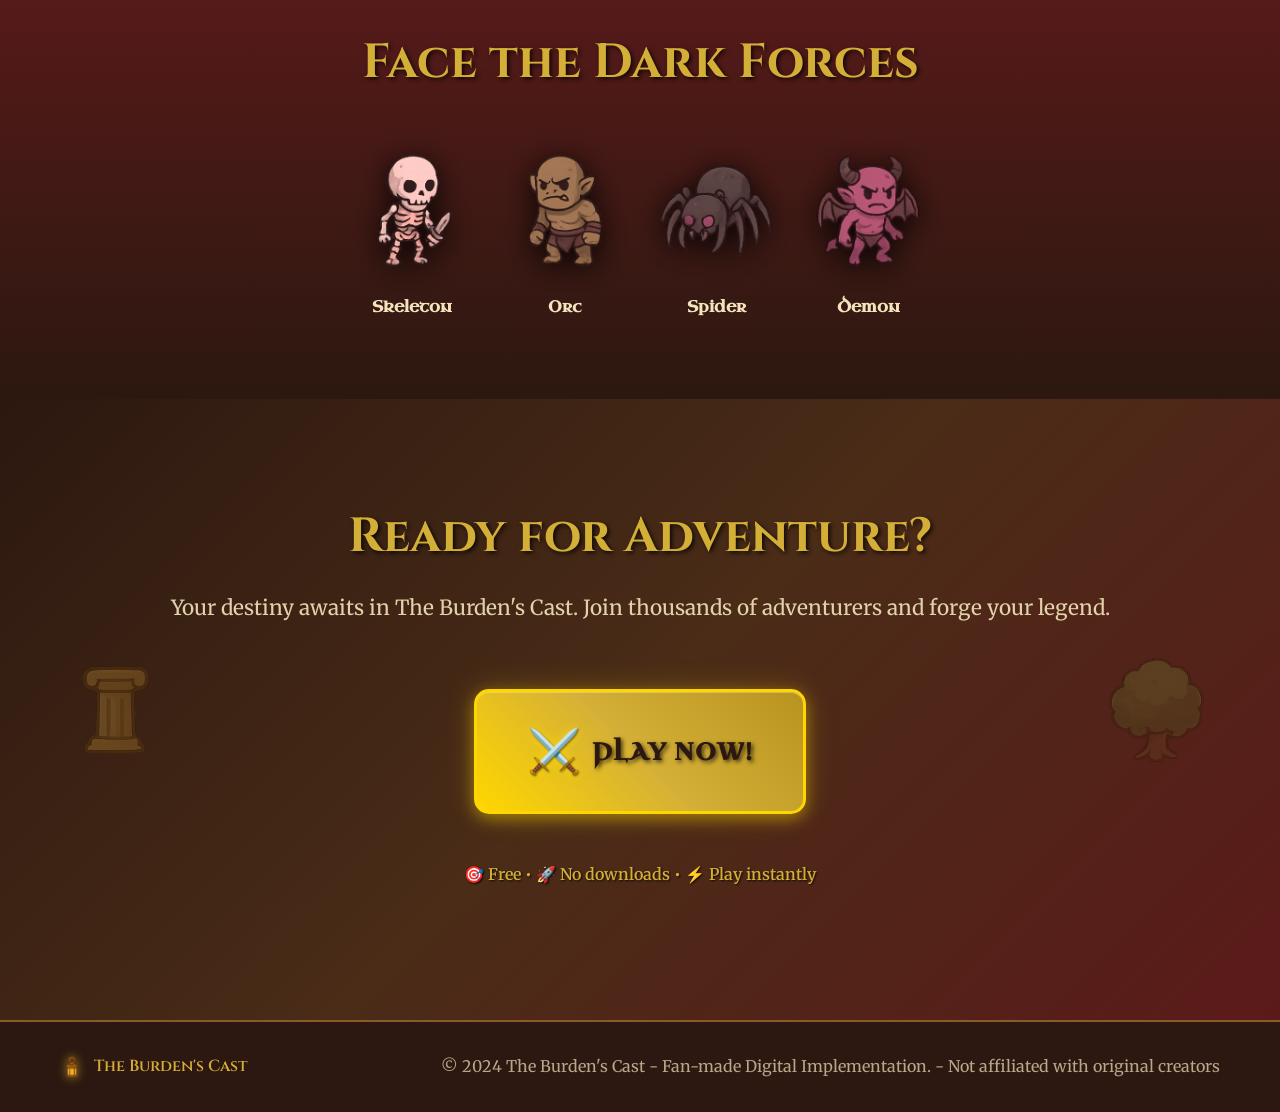
==== commit 06ae62b5: "social share" ====
--- a/index.html
+++ b/index.html
@@ -55,6 +55,163 @@
     <link rel="preconnect" href="https://fonts.gstatic.com" crossorigin>
     <link href="https://fonts.googleapis.com/css2?family=Cinzel:wght@400;600;700&family=Crimson+Text:ital,wght@0,400;0,600;1,400&family=Pirata+One&family=Uncial+Antiqua&family=Cormorant+Garamond:ital,wght@0,300;0,400;0,500;0,600;1,400&family=Libre+Baskerville:ital,wght@0,400;0,700;1,400&family=Merriweather:ital,wght@0,300;0,400;0,700;1,400&family=Playfair+Display:ital,wght@0,400;0,500;0,600;0,700;1,400&family=Lora:ital,wght@0,400;0,500;0,600;0,700;1,400&display=swap" rel="stylesheet">
     <link rel="icon" type="image/png" href="app/burdens_cast.icon.png">
+    
+    <!-- Social Share Buttons Styles -->
+    <style>
+        .social-share {
+            margin: 2rem 0;
+            text-align: center;
+        }
+        
+        .share-text {
+            color: #ccc;
+            font-size: 0.9rem;
+            margin-bottom: 1rem;
+            font-weight: 300;
+        }
+        
+        .social-buttons {
+            display: flex;
+            flex-wrap: wrap;
+            justify-content: center;
+            gap: 0.75rem;
+            max-width: 500px;
+            margin: 0 auto;
+        }
+        
+        .social-btn {
+            display: flex;
+            align-items: center;
+            gap: 0.5rem;
+            padding: 0.6rem 1rem;
+            border: none;
+            border-radius: 8px;
+            text-decoration: none;
+            font-size: 0.85rem;
+            font-weight: 500;
+            transition: all 0.3s ease;
+            cursor: pointer;
+            min-width: 100px;
+            justify-content: center;
+            position: relative;
+            overflow: hidden;
+        }
+        
+        .social-btn::before {
+            content: '';
+            position: absolute;
+            top: 0;
+            left: -100%;
+            width: 100%;
+            height: 100%;
+            background: linear-gradient(90deg, transparent, rgba(255,255,255,0.1), transparent);
+            transition: left 0.5s;
+        }
+        
+        .social-btn:hover::before {
+            left: 100%;
+        }
+        
+        .social-btn svg {
+            flex-shrink: 0;
+        }
+        
+        .facebook-btn {
+            background: #1877F2;
+            color: white;
+        }
+        
+        .facebook-btn:hover {
+            background: #166FE5;
+            transform: translateY(-2px);
+            box-shadow: 0 4px 12px rgba(24, 119, 242, 0.3);
+        }
+        
+        .twitter-btn {
+            background: #000000;
+            color: white;
+        }
+        
+        .twitter-btn:hover {
+            background: #333333;
+            transform: translateY(-2px);
+            box-shadow: 0 4px 12px rgba(0, 0, 0, 0.3);
+        }
+        
+        .linkedin-btn {
+            background: #0A66C2;
+            color: white;
+        }
+        
+        .linkedin-btn:hover {
+            background: #095BA8;
+            transform: translateY(-2px);
+            box-shadow: 0 4px 12px rgba(10, 102, 194, 0.3);
+        }
+        
+        .whatsapp-btn {
+            background: #25D366;
+            color: white;
+        }
+        
+        .whatsapp-btn:hover {
+            background: #22C55E;
+            transform: translateY(-2px);
+            box-shadow: 0 4px 12px rgba(37, 211, 102, 0.3);
+        }
+        
+        .reddit-btn {
+            background: #FF4500;
+            color: white;
+        }
+        
+        .reddit-btn:hover {
+            background: #E63E00;
+            transform: translateY(-2px);
+            box-shadow: 0 4px 12px rgba(255, 69, 0, 0.3);
+        }
+        
+        .copy-btn {
+            background: #6B7280;
+            color: white;
+        }
+        
+        .copy-btn:hover {
+            background: #4B5563;
+            transform: translateY(-2px);
+            box-shadow: 0 4px 12px rgba(107, 114, 128, 0.3);
+        }
+        
+        /* Mobile responsive */
+        @media (max-width: 768px) {
+            .social-buttons {
+                gap: 0.5rem;
+            }
+            
+            .social-btn {
+                padding: 0.5rem 0.75rem;
+                font-size: 0.8rem;
+                min-width: 80px;
+            }
+            
+            .social-btn span {
+                display: none;
+            }
+            
+            .social-btn svg {
+                width: 18px;
+                height: 18px;
+            }
+        }
+        
+        @media (max-width: 480px) {
+            .social-buttons {
+                grid-template-columns: repeat(3, 1fr);
+                display: grid;
+                gap: 0.5rem;
+            }
+        }
+    </style>
     
     <!-- Structured Data JSON-LD -->
     <script type="application/ld+json">
@@ -177,6 +334,76 @@
                     <span>📚 Learn to Play</span>
                 </a>
             </div>
+            
+            <!-- Social Share Buttons -->
+            <div class="social-share">
+                <p class="share-text">Share the adventure:</p>
+                <div class="social-buttons">
+                    <a href="https://www.facebook.com/sharer/sharer.php?u=https://scaamanho.github.io/burdenscast/" 
+                       target="_blank" 
+                       rel="noopener noreferrer" 
+                       class="social-btn facebook-btn"
+                       aria-label="Share on Facebook">
+                        <svg width="20" height="20" viewBox="0 0 24 24" fill="currentColor">
+                            <path d="M24 12.073c0-6.627-5.373-12-12-12s-12 5.373-12 12c0 5.99 4.388 10.954 10.125 11.854v-8.385H7.078v-3.47h3.047V9.43c0-3.007 1.792-4.669 4.533-4.669 1.312 0 2.686.235 2.686.235v2.953H15.83c-1.491 0-1.956.925-1.956 1.874v2.25h3.328l-.532 3.47h-2.796v8.385C19.612 23.027 24 18.062 24 12.073z"/>
+                        </svg>
+                        <span>Facebook</span>
+                    </a>
+                    
+                    <a href="https://twitter.com/intent/tweet?url=https://scaamanho.github.io/burdenscast/&text=Play%20The%20Burden's%20Cast%20-%20Epic%20Dungeon%20Adventure%20Game!%20%F0%9F%8E%B2%E2%9A%94%EF%B8%8F" 
+                       target="_blank" 
+                       rel="noopener noreferrer" 
+                       class="social-btn twitter-btn"
+                       aria-label="Share on X (Twitter)">
+                        <svg width="20" height="20" viewBox="0 0 24 24" fill="currentColor">
+                            <path d="M18.244 2.25h3.308l-7.227 8.26 8.502 11.24H16.17l-5.214-6.817L4.99 21.75H1.68l7.73-8.835L1.254 2.25H8.08l4.713 6.231zm-1.161 17.52h1.833L7.084 4.126H5.117z"/>
+                        </svg>
+                        <span>X</span>
+                    </a>
+                    
+                    <a href="https://www.linkedin.com/sharing/share-offsite/?url=https://scaamanho.github.io/burdenscast/" 
+                       target="_blank" 
+                       rel="noopener noreferrer" 
+                       class="social-btn linkedin-btn"
+                       aria-label="Share on LinkedIn">
+                        <svg width="20" height="20" viewBox="0 0 24 24" fill="currentColor">
+                            <path d="M20.447 20.452h-3.554v-5.569c0-1.328-.027-3.037-1.852-3.037-1.853 0-2.136 1.445-2.136 2.939v5.667H9.351V9h3.414v1.561h.046c.477-.9 1.637-1.85 3.37-1.85 3.601 0 4.267 2.37 4.267 5.455v6.286zM5.337 7.433c-1.144 0-2.063-.926-2.063-2.065 0-1.138.92-2.063 2.063-2.063 1.14 0 2.064.925 2.064 2.063 0 1.139-.925 2.065-2.064 2.065zm1.782 13.019H3.555V9h3.564v11.452zM22.225 0H1.771C.792 0 0 .774 0 1.729v20.542C0 23.227.792 24 1.771 24h20.451C23.2 24 24 23.227 24 22.271V1.729C24 .774 23.2 0 22.222 0h.003z"/>
+                        </svg>
+                        <span>LinkedIn</span>
+                    </a>
+                    
+                    <a href="https://wa.me/?text=Check%20out%20The%20Burden's%20Cast%20-%20Epic%20Dungeon%20Adventure%20Game!%20https://scaamanho.github.io/burdenscast/" 
+                       target="_blank" 
+                       rel="noopener noreferrer" 
+                       class="social-btn whatsapp-btn"
+                       aria-label="Share on WhatsApp">
+                        <svg width="20" height="20" viewBox="0 0 24 24" fill="currentColor">
+                            <path d="M17.472 14.382c-.297-.149-1.758-.867-2.03-.967-.273-.099-.471-.148-.67.15-.197.297-.767.966-.94 1.164-.173.199-.347.223-.644.075-.297-.15-1.255-.463-2.39-1.475-.883-.788-1.48-1.761-1.653-2.059-.173-.297-.018-.458.13-.606.134-.133.298-.347.446-.52.149-.174.198-.298.298-.497.099-.198.05-.371-.025-.52-.075-.149-.669-1.612-.916-2.207-.242-.579-.487-.5-.669-.51-.173-.008-.371-.01-.57-.01-.198 0-.52.074-.792.372-.272.297-1.04 1.016-1.04 2.479 0 1.462 1.065 2.875 1.213 3.074.149.198 2.096 3.2 5.077 4.487.709.306 1.262.489 1.694.625.712.227 1.36.195 1.871.118.571-.085 1.758-.719 2.006-1.413.248-.694.248-1.289.173-1.413-.074-.124-.272-.198-.57-.347m-5.421 7.403h-.004a9.87 9.87 0 01-5.031-1.378l-.361-.214-3.741.982.998-3.648-.235-.374a9.86 9.86 0 01-1.51-5.26c.001-5.45 4.436-9.884 9.888-9.884 2.64 0 5.122 1.03 6.988 2.898a9.825 9.825 0 012.893 6.994c-.003 5.45-4.437 9.884-9.885 9.884m8.413-18.297A11.815 11.815 0 0012.05 0C5.495 0 .16 5.335.157 11.892c0 2.096.547 4.142 1.588 5.945L.057 24l6.305-1.654a11.882 11.882 0 005.683 1.448h.005c6.554 0 11.89-5.335 11.893-11.893A11.821 11.821 0 0020.89 3.488"/>
+                        </svg>
+                        <span>WhatsApp</span>
+                    </a>
+                    
+                    <a href="https://reddit.com/submit?url=https://scaamanho.github.io/burdenscast/&title=The%20Burden's%20Cast%20-%20Epic%20Dungeon%20Adventure%20Game" 
+                       target="_blank" 
+                       rel="noopener noreferrer" 
+                       class="social-btn reddit-btn"
+                       aria-label="Share on Reddit">
+                        <svg width="20" height="20" viewBox="0 0 24 24" fill="currentColor">
+                            <path d="M12 0A12 12 0 0 0 0 12a12 12 0 0 0 12 12 12 12 0 0 0 12-12A12 12 0 0 0 12 0zm5.01 4.744c.688 0 1.25.561 1.25 1.249a1.25 1.25 0 0 1-2.498.056l-2.597-.547-.8 3.747c1.824.07 3.48.632 4.674 1.488.308-.309.73-.491 1.207-.491.968 0 1.754.786 1.754 1.754 0 .716-.435 1.333-1.01 1.614a3.111 3.111 0 0 1 .042.52c0 2.694-3.13 4.87-7.004 4.87-3.874 0-7.004-2.176-7.004-4.87 0-.183.015-.366.043-.534A1.748 1.748 0 0 1 4.028 12c0-.968.786-1.754 1.754-1.754.463 0 .898.196 1.207.49 1.207-.883 2.878-1.43 4.744-1.487l.885-4.182a.342.342 0 0 1 .14-.197.35.35 0 0 1 .238-.042l2.906.617a1.214 1.214 0 0 1 1.108-.701zM9.25 12C8.561 12 8 12.562 8 13.25c0 .687.561 1.248 1.25 1.248.687 0 1.248-.561 1.248-1.249 0-.688-.561-1.249-1.249-1.249zm5.5 0c-.687 0-1.248.561-1.248 1.25 0 .687.561 1.248 1.249 1.248.688 0 1.249-.561 1.249-1.249 0-.687-.562-1.249-1.25-1.249zm-5.466 3.99a.327.327 0 0 0-.231.094.33.33 0 0 0 0 .463c.842.842 2.484.913 2.961.913.477 0 2.105-.056 2.961-.913a.361.361 0 0 0 .029-.463.33.33 0 0 0-.464 0c-.547.533-1.684.73-2.512.73-.828 0-1.979-.196-2.512-.73a.326.326 0 0 0-.232-.095z"/>
+                        </svg>
+                        <span>Reddit</span>
+                    </a>
+                    
+                    <button class="social-btn copy-btn" 
+                            onclick="copyToClipboard()" 
+                            aria-label="Copy link to clipboard">
+                        <svg width="20" height="20" viewBox="0 0 24 24" fill="currentColor">
+                            <path d="M16 1H4c-1.1 0-2 .9-2 2v14h2V3h12V1zm3 4H8c-1.1 0-2 .9-2 2v14c0 1.1.9 2 2 2h11c1.1 0 2-.9 2-2V7c0-1.1-.9-2-2-2zm0 16H8V7h11v14z"/>
+                        </svg>
+                        <span>Copy Link</span>
+                    </button>
+                </div>
+            </div>
             <div class="hero-stats">
                 <div class="stat-item">
                     <span class="stat-number">4</span>
@@ -521,5 +748,84 @@
     </footer>
 
     <script src="assets/js/main.js"></script>
+    
+    <!-- Social Share JavaScript -->
+    <script>
+        // Copy to clipboard functionality
+        function copyToClipboard() {
+            const url = 'https://scaamanho.github.io/burdenscast/';
+            
+            if (navigator.clipboard && window.isSecureContext) {
+                // Use modern clipboard API
+                navigator.clipboard.writeText(url).then(() => {
+                    showCopyFeedback();
+                }).catch(err => {
+                    console.error('Failed to copy: ', err);
+                    fallbackCopyTextToClipboard(url);
+                });
+            } else {
+                // Fallback for older browsers
+                fallbackCopyTextToClipboard(url);
+            }
+        }
+        
+        function fallbackCopyTextToClipboard(text) {
+            const textArea = document.createElement("textarea");
+            textArea.value = text;
+            textArea.style.top = "0";
+            textArea.style.left = "0";
+            textArea.style.position = "fixed";
+            
+            document.body.appendChild(textArea);
+            textArea.focus();
+            textArea.select();
+            
+            try {
+                const successful = document.execCommand('copy');
+                if (successful) {
+                    showCopyFeedback();
+                }
+            } catch (err) {
+                console.error('Fallback: Oops, unable to copy', err);
+            }
+            
+            document.body.removeChild(textArea);
+        }
+        
+        function showCopyFeedback() {
+            const copyBtn = document.querySelector('.copy-btn');
+            const originalText = copyBtn.querySelector('span').textContent;
+            
+            copyBtn.querySelector('span').textContent = 'Copied!';
+            copyBtn.style.background = '#4CAF50';
+            
+            setTimeout(() => {
+                copyBtn.querySelector('span').textContent = originalText;
+                copyBtn.style.background = '';
+            }, 2000);
+        }
+        
+        // Track social shares for analytics (optional)
+        function trackSocialShare(platform) {
+            if (typeof gtag !== 'undefined') {
+                gtag('event', 'share', {
+                    'method': platform,
+                    'content_type': 'website',
+                    'item_id': 'burdenscast_homepage'
+                });
+            }
+        }
+        
+        // Add click tracking to social buttons
+        document.addEventListener('DOMContentLoaded', function() {
+            const socialButtons = document.querySelectorAll('.social-btn:not(.copy-btn)');
+            socialButtons.forEach(button => {
+                button.addEventListener('click', function() {
+                    const platform = this.classList[1].replace('-btn', '');
+                    trackSocialShare(platform);
+                });
+            });
+        });
+    </script>
 </body>
 </html>
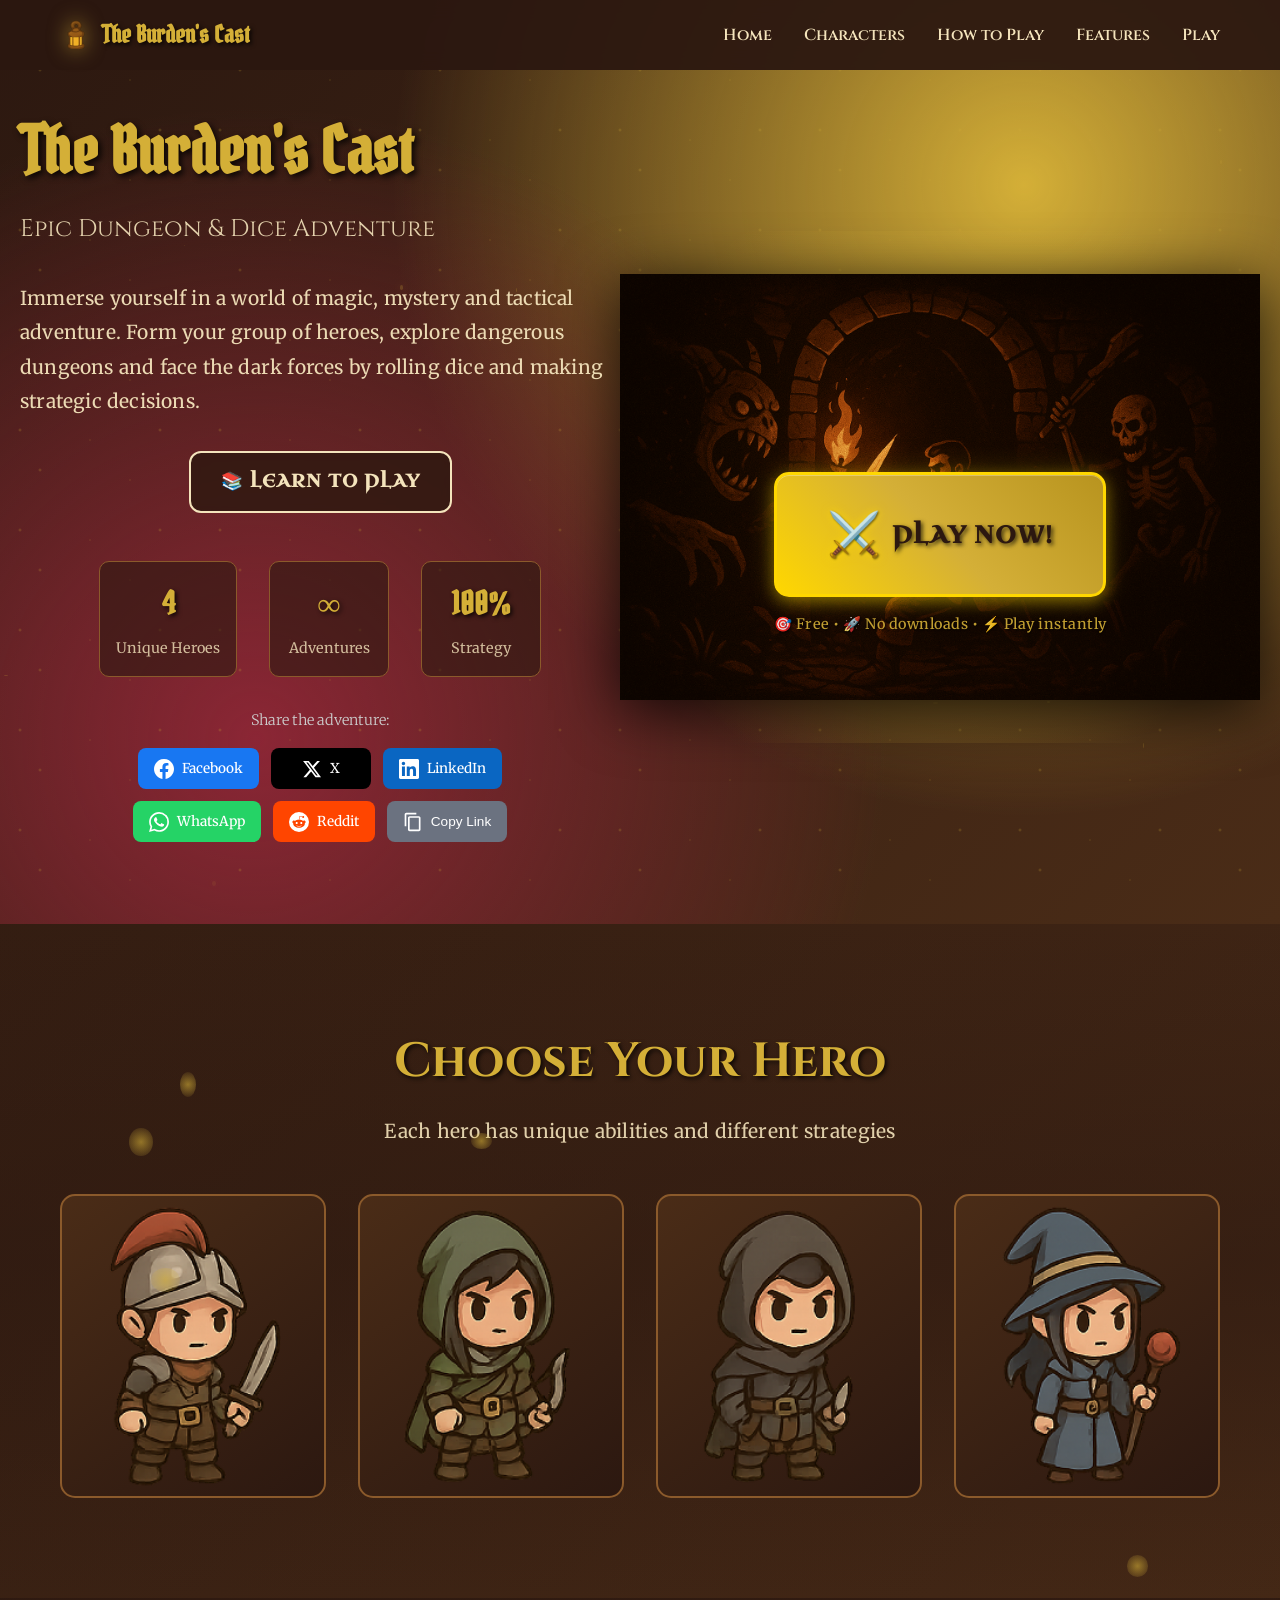
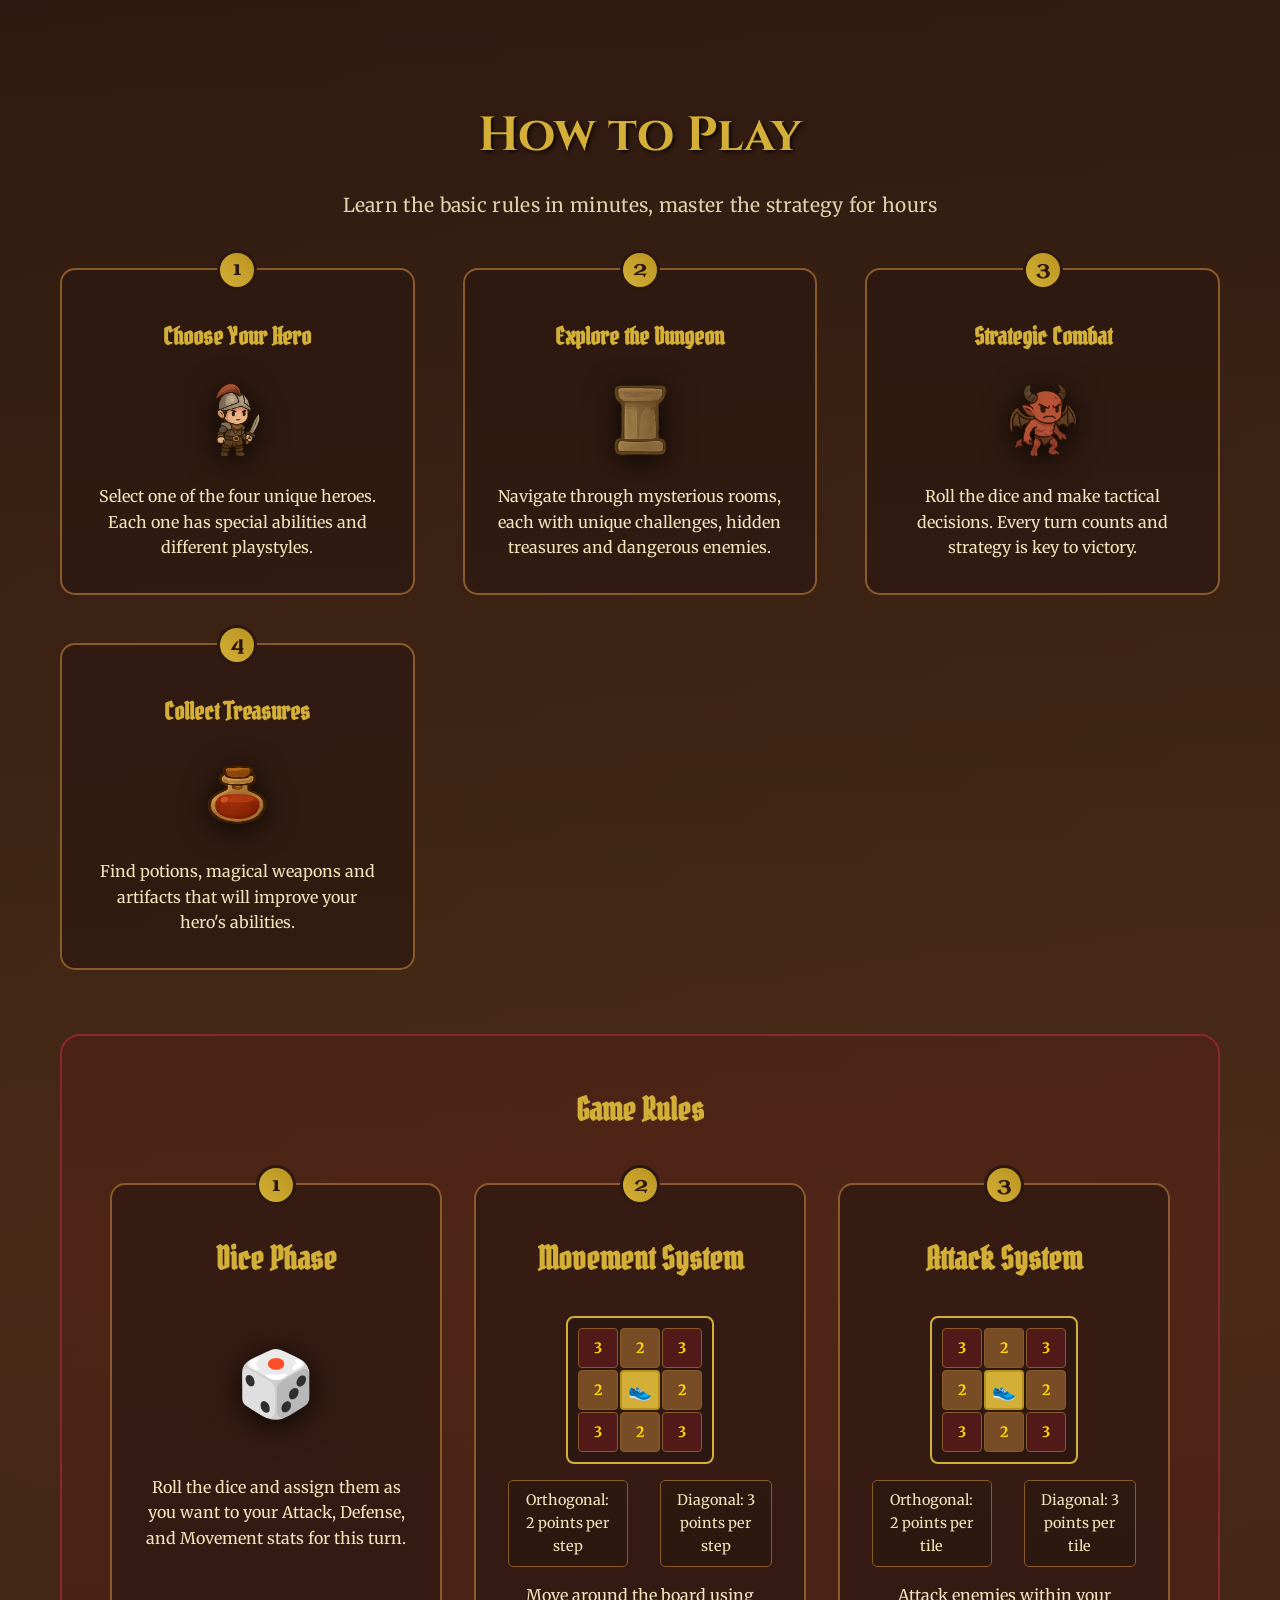
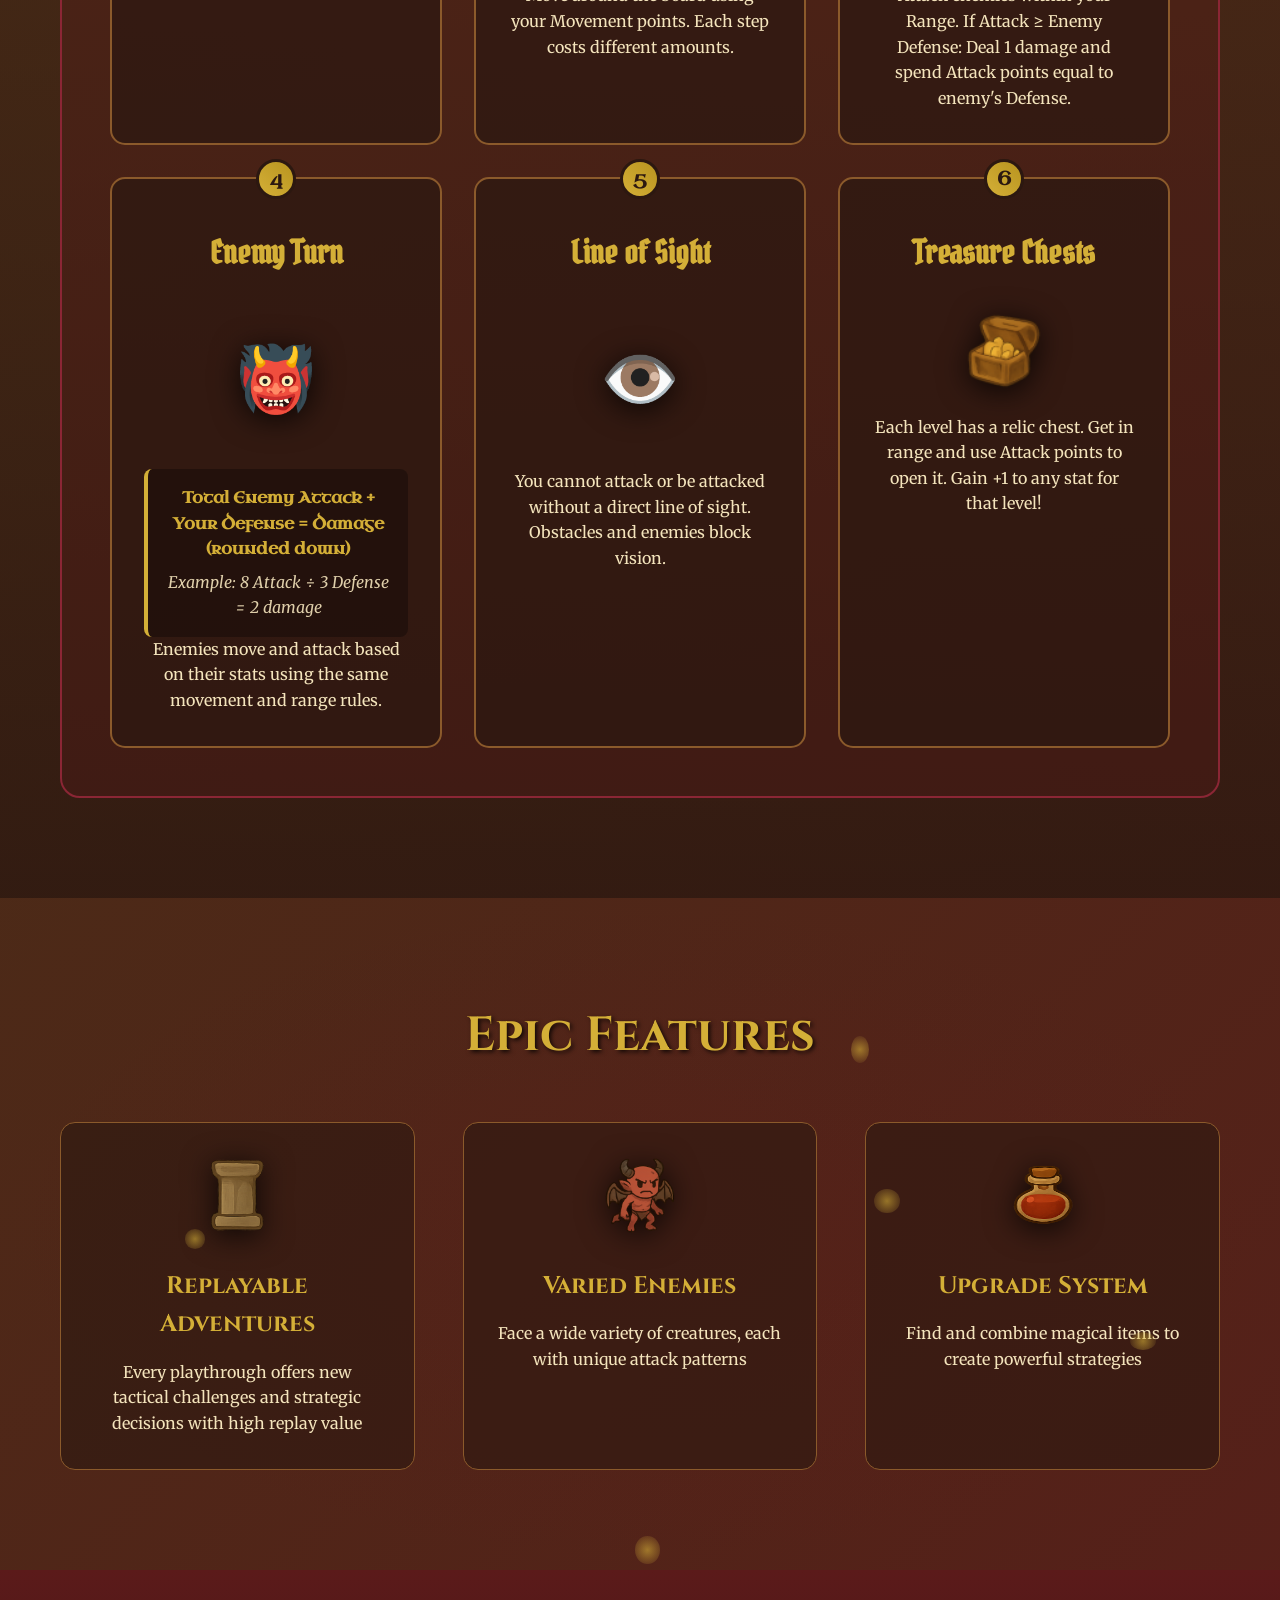
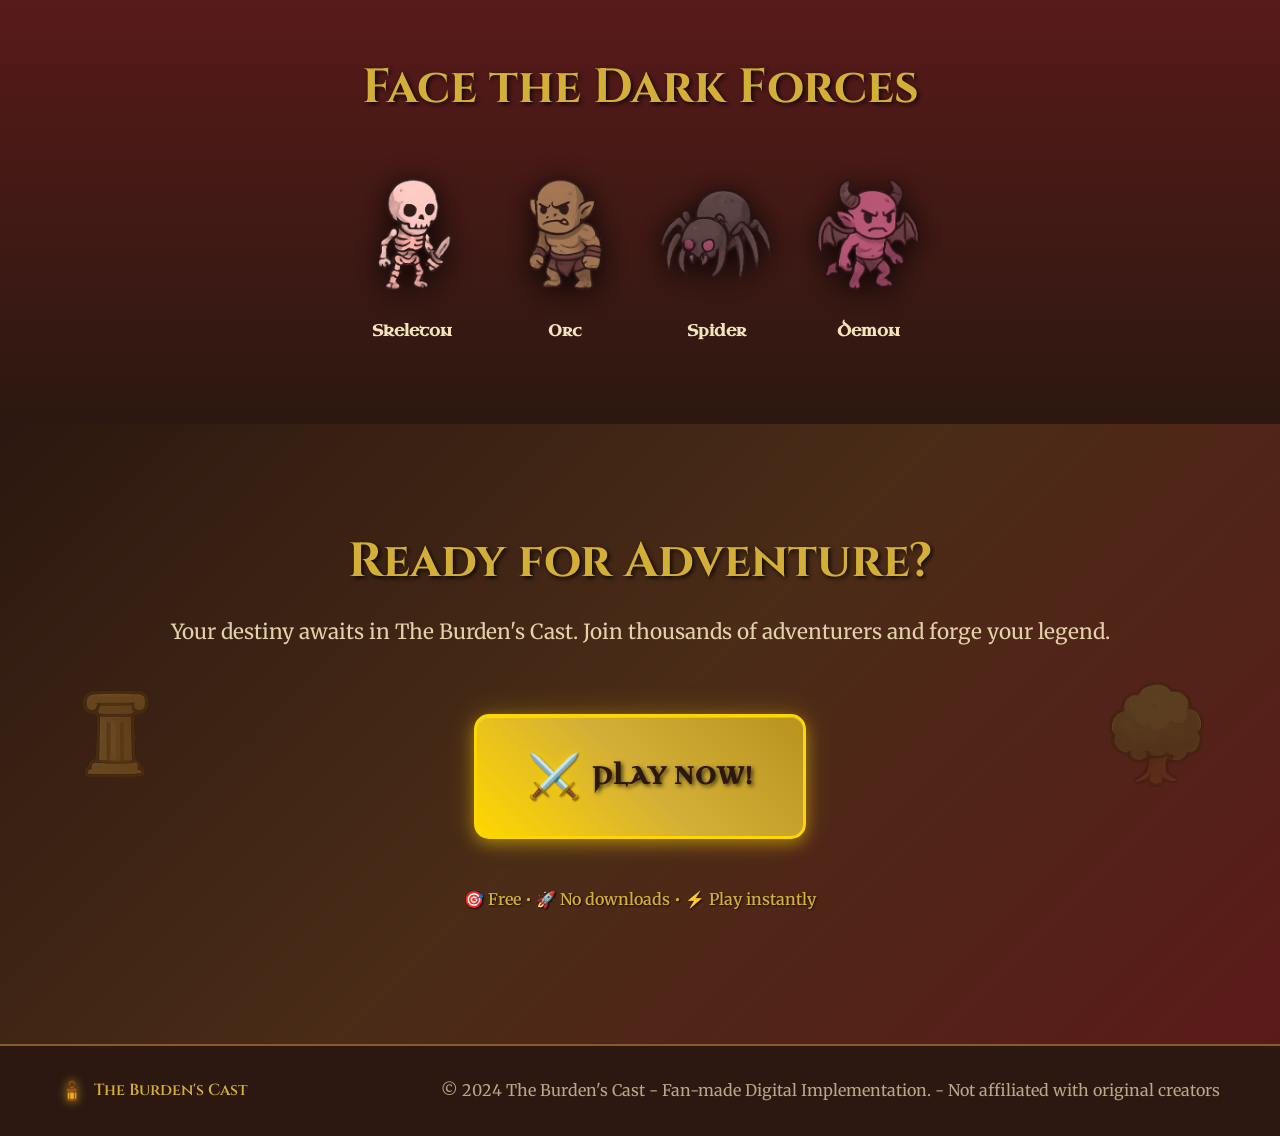
==== commit 69af886a: "fix items in home" ====
--- a/index.html
+++ b/index.html
@@ -334,7 +334,20 @@
                     <span>📚 Learn to Play</span>
                 </a>
             </div>
-            
+            <div class="hero-stats">
+							<div class="stat-item">
+									<span class="stat-number">4</span>
+									<span class="stat-label">Unique Heroes</span>
+							</div>
+							<div class="stat-item">
+									<span class="stat-number">∞</span>
+									<span class="stat-label">Adventures</span>
+							</div>
+							<div class="stat-item">
+									<span class="stat-number">100%</span>
+									<span class="stat-label">Strategy</span>
+							</div>
+						</div>
             <!-- Social Share Buttons -->
             <div class="social-share">
                 <p class="share-text">Share the adventure:</p>
@@ -404,20 +417,6 @@
                     </button>
                 </div>
             </div>
-            <div class="hero-stats">
-                <div class="stat-item">
-                    <span class="stat-number">4</span>
-                    <span class="stat-label">Unique Heroes</span>
-                </div>
-                <div class="stat-item">
-                    <span class="stat-number">∞</span>
-                    <span class="stat-label">Adventures</span>
-                </div>
-                <div class="stat-item">
-                    <span class="stat-number">100%</span>
-                    <span class="stat-label">Strategy</span>
-                </div>
-            </div>
         </div>
     </header>
     </main>
